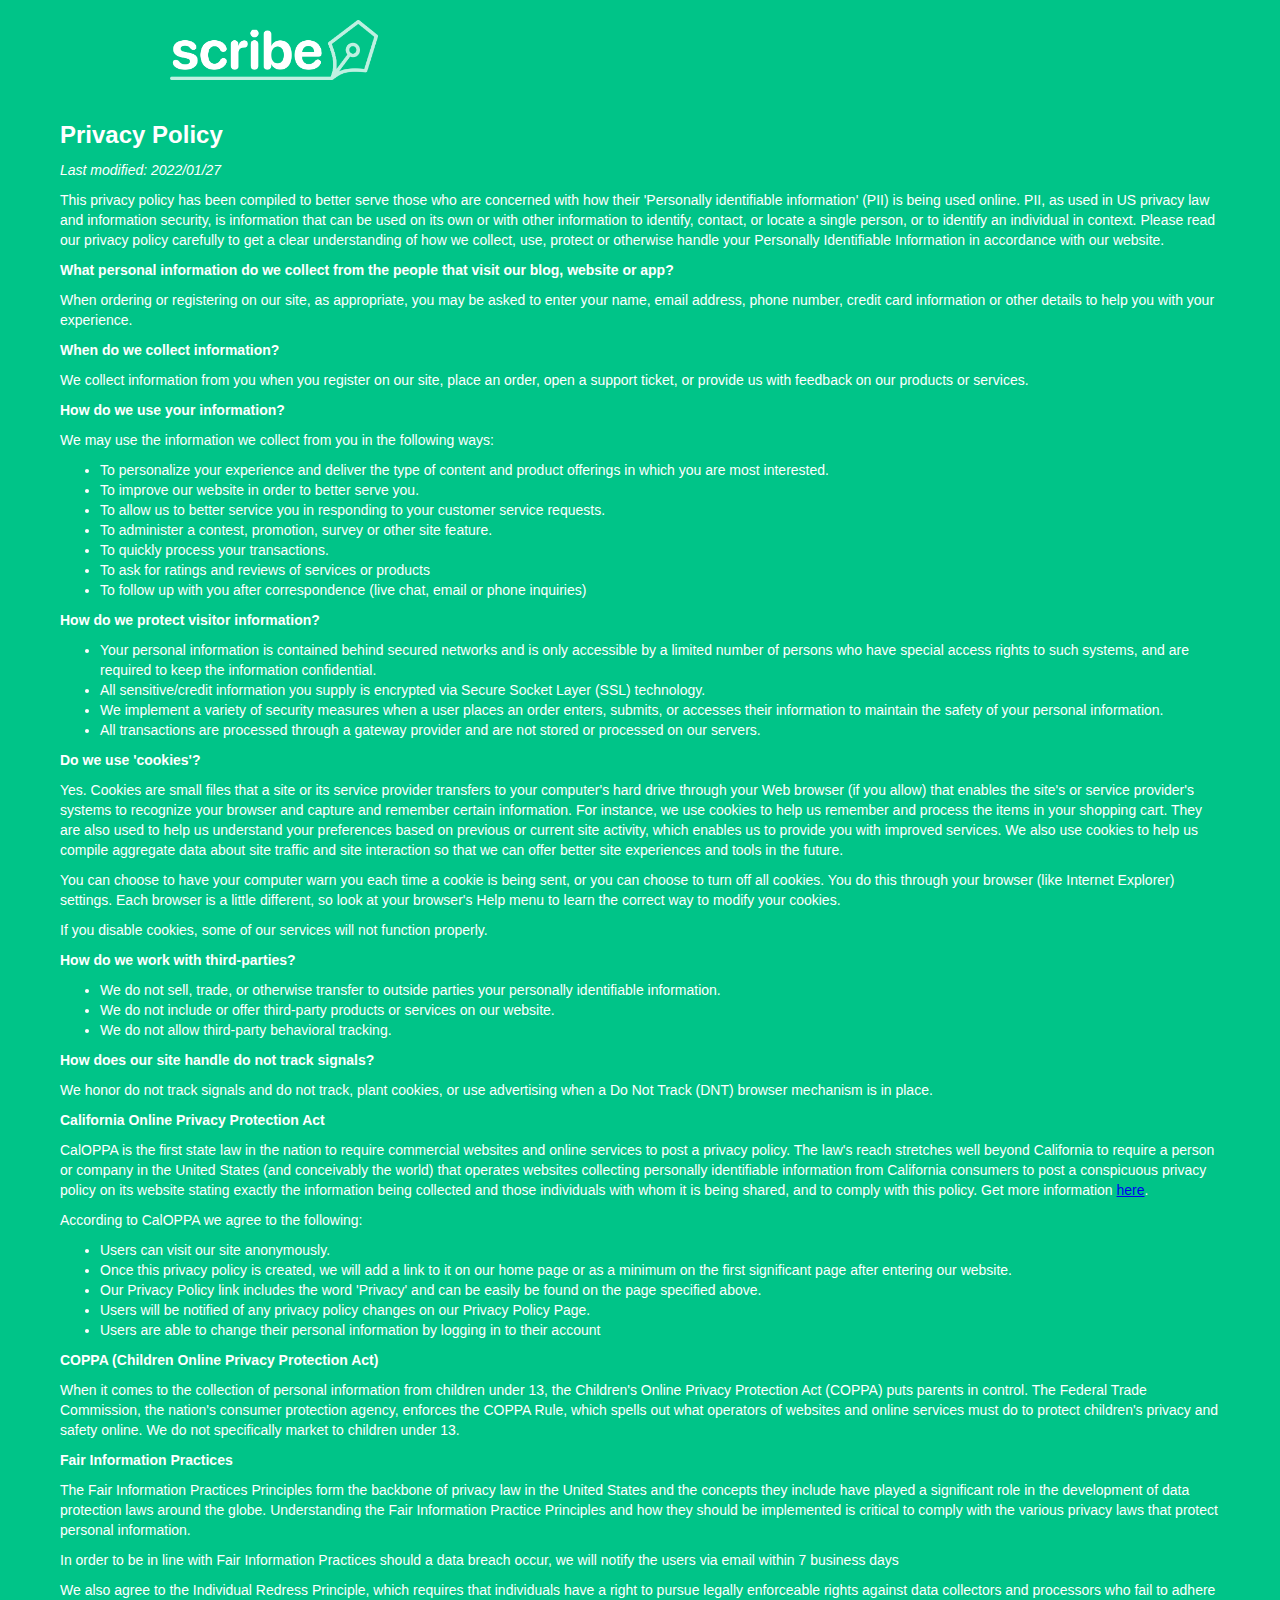
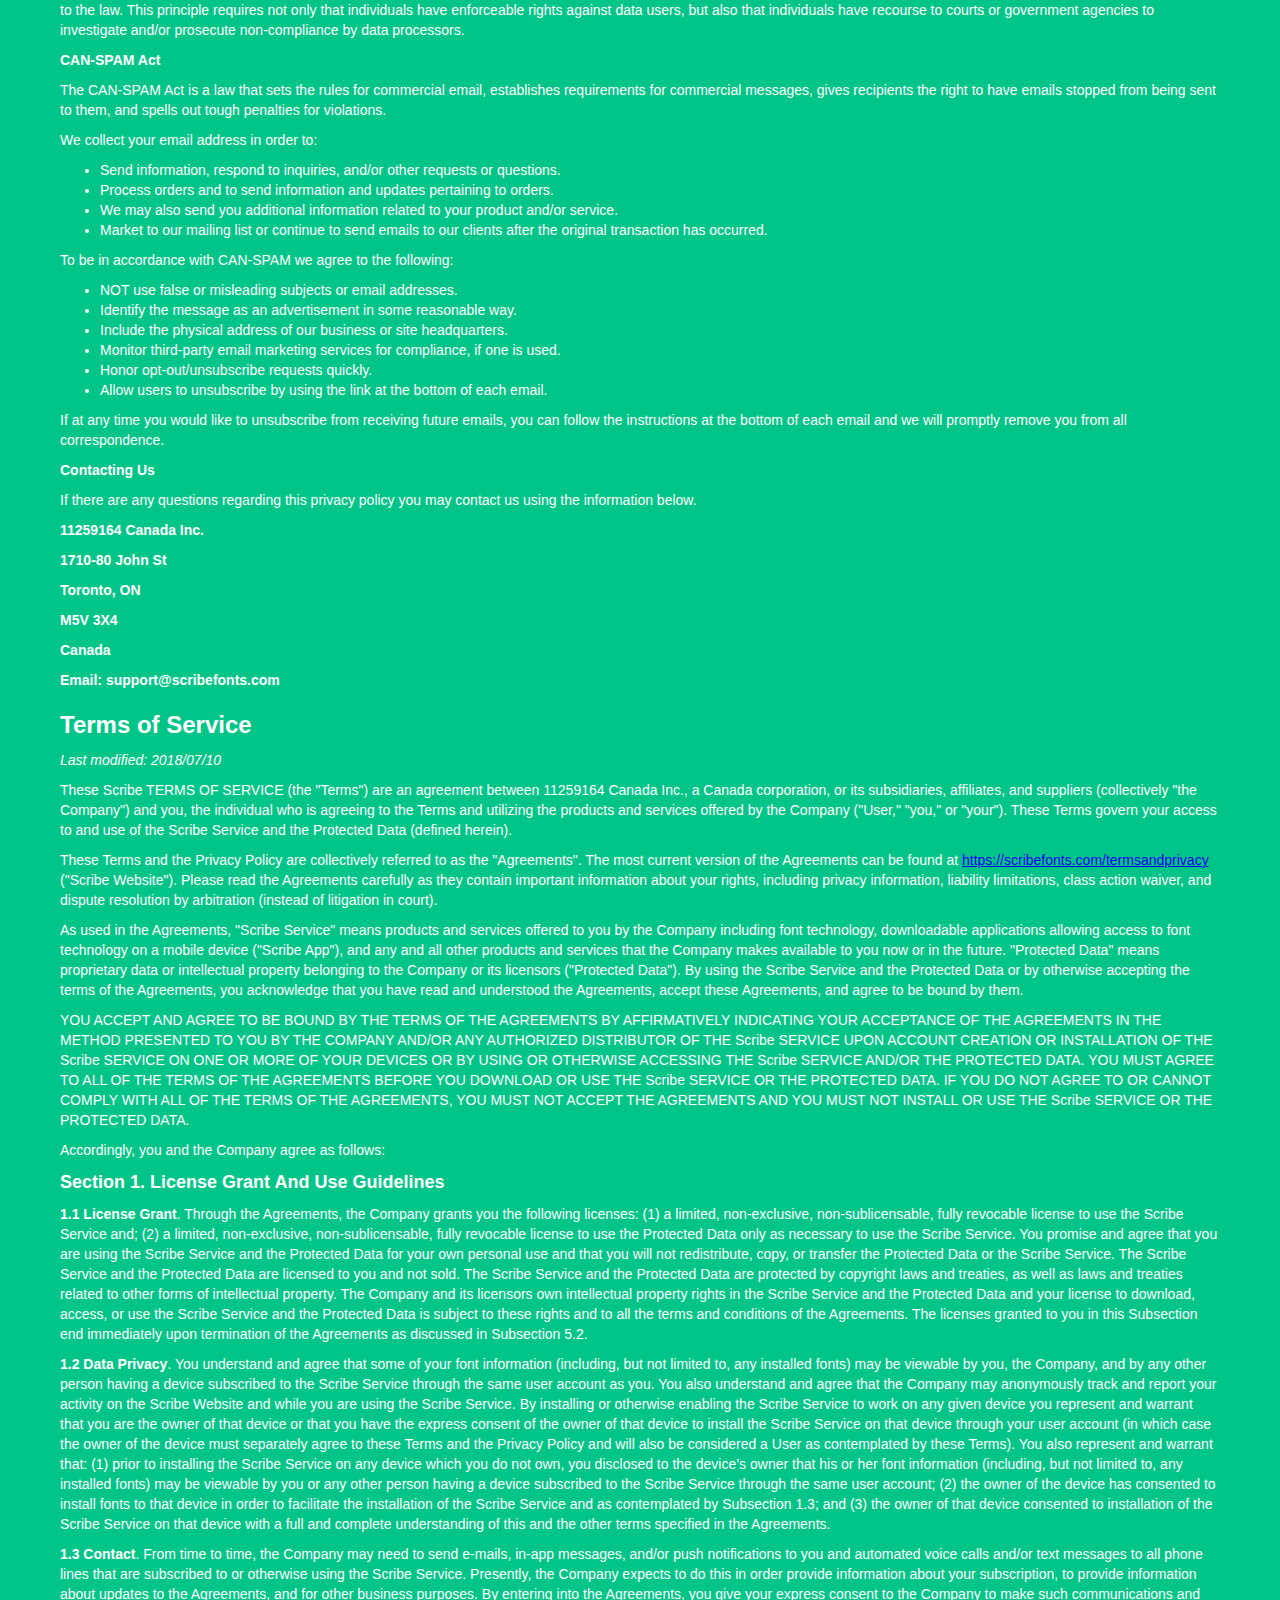
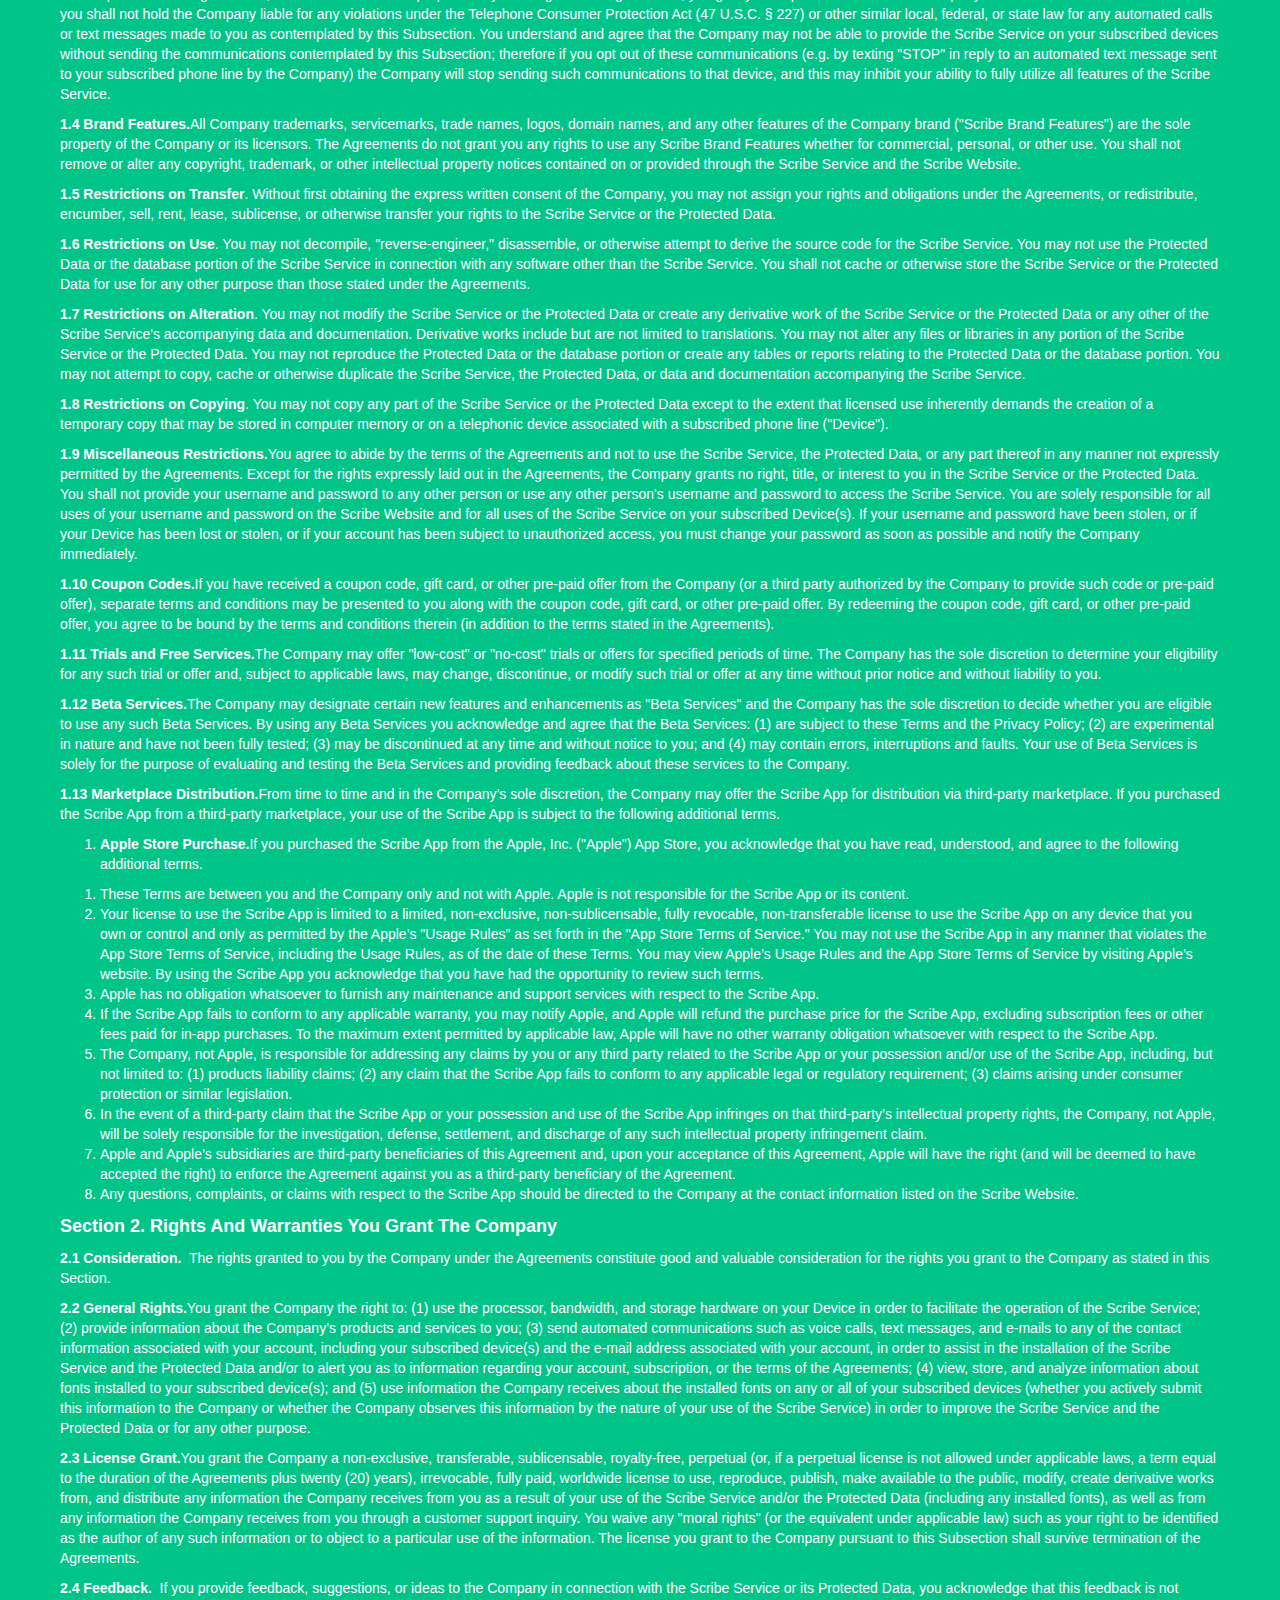
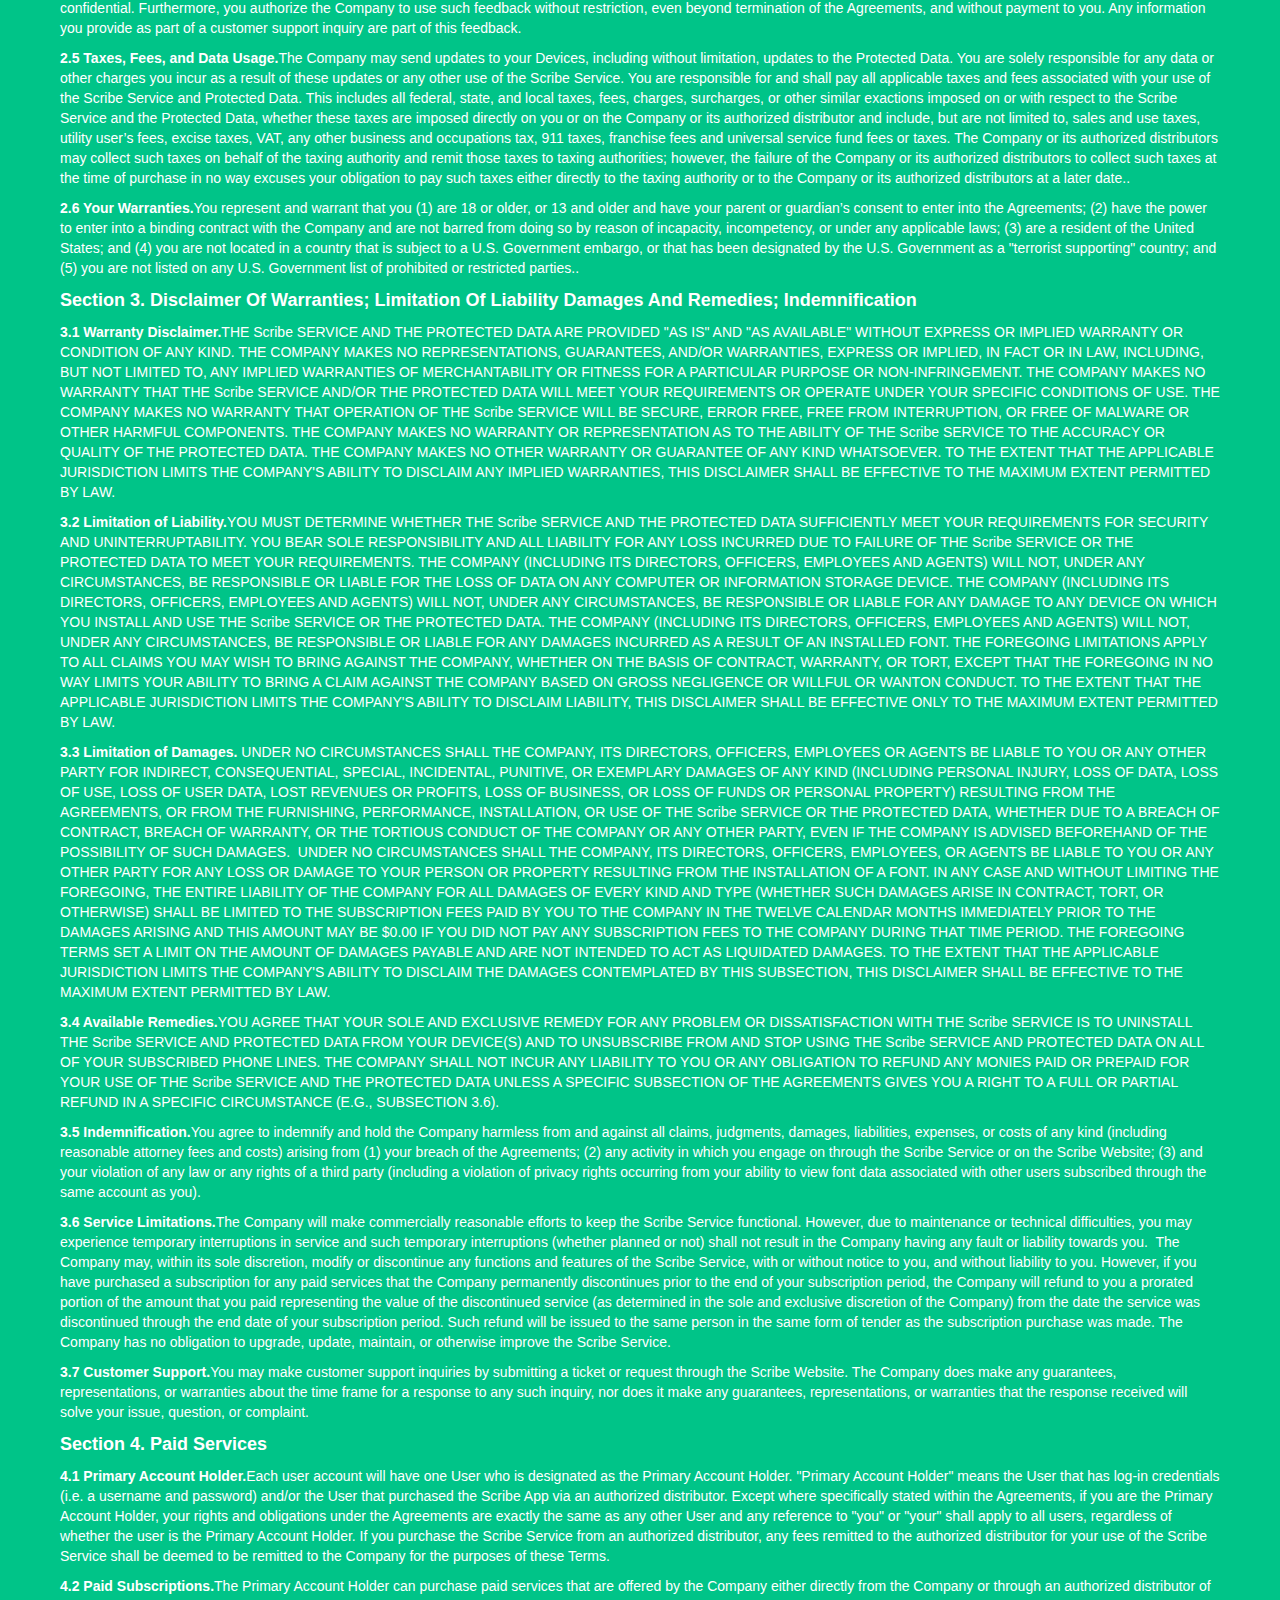
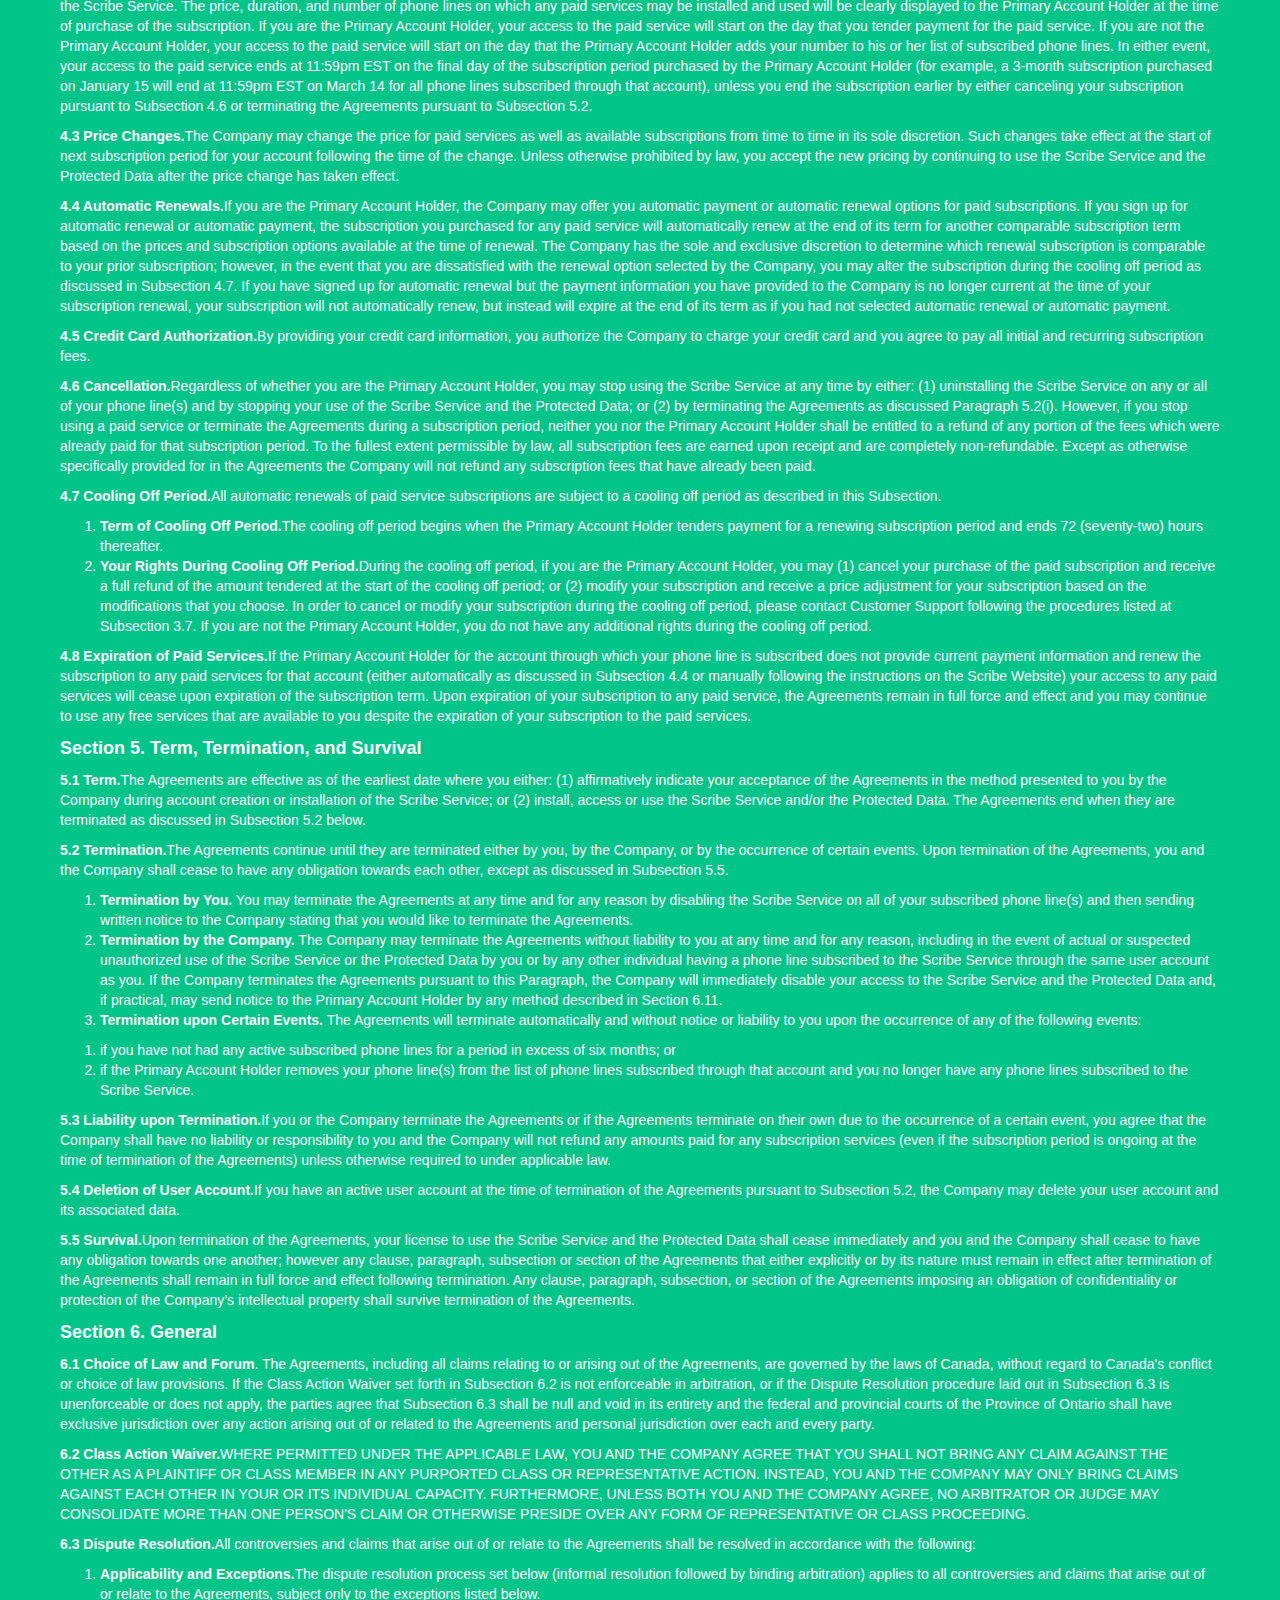
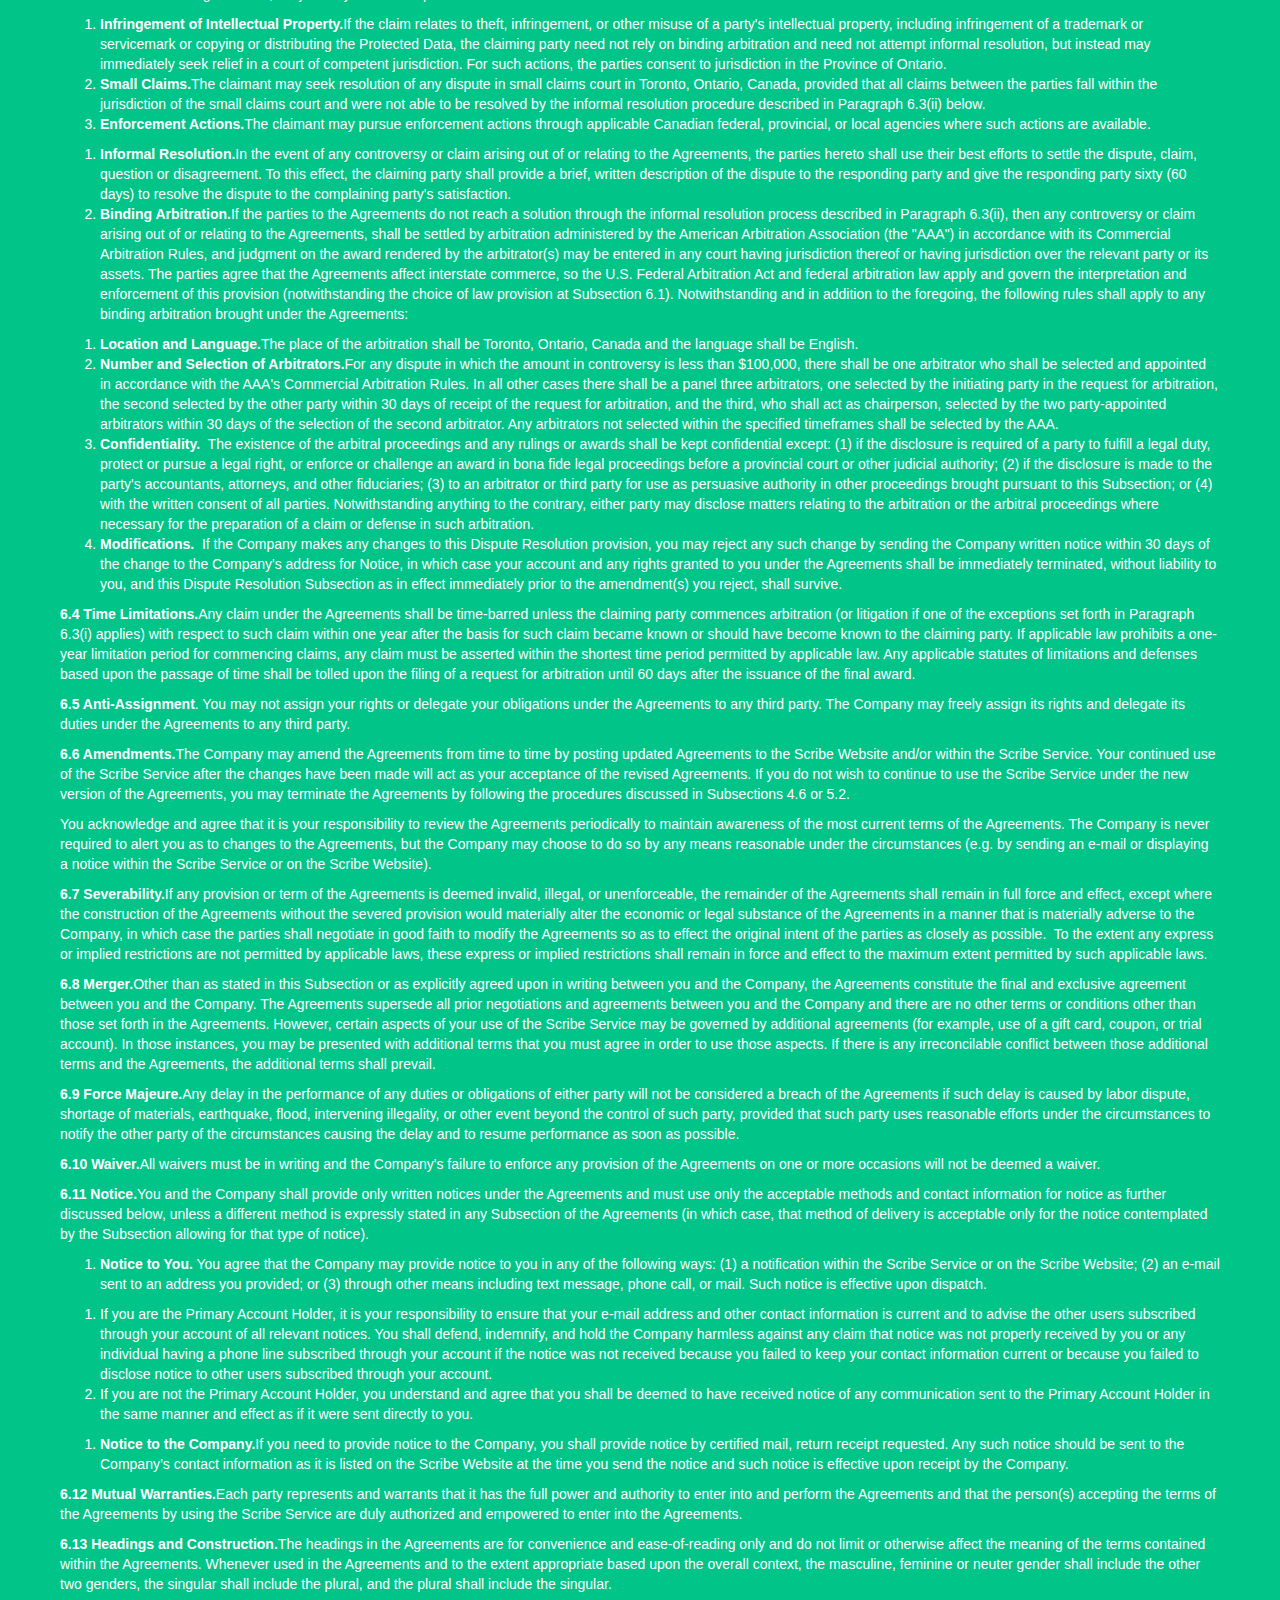
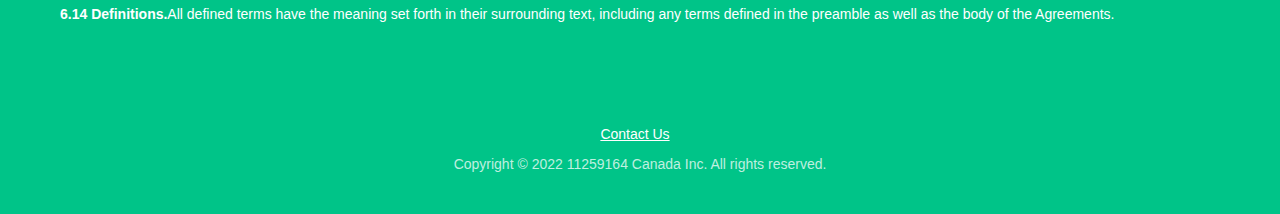
==== termsandprivacy.html @ 2a0fe3b9 "content" ====
<!DOCTYPE html>
<html
    class="w-mod-js wf-merriweather-n3-active wf-merriweather-i3-active wf-merriweather-n4-active wf-merriweather-i4-active wf-merriweather-n7-active wf-merriweather-i7-active wf-merriweather-n9-active wf-merriweather-i9-active wf-varelaround-n4-active wf-active"
>
    <head>
        <meta http-equiv="Content-Type" content="text/html; charset=UTF-8" />
        <style>
            .wf-force-outline-none[tabindex='-1']:focus {
                outline: none;
            }
        </style>
        <title>Terms &amp; Privacy</title>
        <meta content="Terms &amp; Privacy" property="og:title" />
        <meta content="Terms &amp; Privacy" property="twitter:title" />
        <meta content="width=device-width, initial-scale=1" name="viewport" />
        <meta content="Scribe Fonts" name="generator" />
        <link href="./files/main.css" rel="stylesheet" type="text/css" />
        <link rel="stylesheet" href="./files/css" media="all" />
        <script type="text/javascript">
            WebFont.load({
                google: {
                    families: [
                        'Merriweather:300,300italic,400,400italic,700,700italic,900,900italic',
                        'Varela Round:400',
                    ],
                },
            })
        </script>
        <link
            href="./files/favicon.png"
            rel="shortcut icon"
            type="image/x-icon"
        />
        <link href="./files/webclip.png" rel="apple-touch-icon" />
    </head>
    <body class="body">
        <header id="nav" class="sticky-nav">
            <nav class="w-container">
                <ul role="list" class="nav-grid w-list-unstyled">
                    <li
                        id="w-node-f110d551-7d7e-5592-b5f9-32d9405e64c9-8b310ab6"
                    >
                        <a
                            href="https://scribefonts.com/termsandprivacy#"
                            class="nav-logo-link"
                            ><img
                                src="./files/wordmark@3x.png"
                                sizes="(max-width: 479px) 204.3203125px, 207.7890625px"
                                alt=""
                                class="nav-logo"
                        /></a>
                    </li>
                </ul>
            </nav>
        </header>
        <header id="hero" class="hero wf-section">
            <div class="rich-text-block w-richtext">
                <h3><strong>Privacy Policy</strong></h3>
                <p><em>Last modified: 2022/01/27</em></p>
                <p>
                    This privacy policy has been compiled to better serve those
                    who are concerned with how their 'Personally identifiable
                    information' (PII) is being used online. PII, as used in US
                    privacy law and information security, is information that
                    can be used on its own or with other information to
                    identify, contact, or locate a single person, or to identify
                    an individual in context. Please read our privacy policy
                    carefully to get a clear understanding of how we collect,
                    use, protect or otherwise handle your Personally
                    Identifiable Information in accordance with our website.
                </p>
                <p>
                    <strong
                        >What personal information do we collect from the people
                        that visit our blog, website or app?</strong
                    >
                </p>
                <p>
                    When ordering or registering on our site, as appropriate,
                    you may be asked to enter your name, email address, phone
                    number, credit card information or other details to help you
                    with your experience.
                </p>
                <p><strong>When do we collect information?</strong></p>
                <p>
                    We collect information from you when you register on our
                    site, place an order, open a support ticket, or provide us
                    with feedback on our products or services.
                </p>
                <p><strong>How do we use your information?</strong></p>
                <p>
                    We may use the information we collect from you in the
                    following ways:
                </p>
                <ul role="list">
                    <li>
                        To personalize your experience and deliver the type of
                        content and product offerings in which you are most
                        interested.
                    </li>
                    <li>
                        To improve our website in order to better serve you.
                    </li>
                    <li>
                        To allow us to better service you in responding to your
                        customer service requests.
                    </li>
                    <li>
                        To administer a contest, promotion, survey or other site
                        feature.
                    </li>
                    <li>To quickly process your transactions.</li>
                    <li>
                        To ask for ratings and reviews of services or products
                    </li>
                    <li>
                        To follow up with you after correspondence (live chat,
                        email or phone inquiries)
                    </li>
                </ul>
                <p><strong>How do we protect visitor information?</strong></p>
                <ul role="list">
                    <li>
                        Your personal information is contained behind secured
                        networks and is only accessible by a limited number of
                        persons who have special access rights to such systems,
                        and are required to keep the information confidential.
                    </li>
                    <li>
                        All sensitive/credit information you supply is encrypted
                        via Secure Socket Layer (SSL) technology.
                    </li>
                    <li>
                        We implement a variety of security measures when a user
                        places an order enters, submits, or accesses their
                        information to maintain the safety of your personal
                        information.
                    </li>
                    <li>
                        All transactions are processed through a gateway
                        provider and are not stored or processed on our servers.
                    </li>
                </ul>
                <p><strong>Do we use 'cookies'?</strong></p>
                <p>
                    Yes. Cookies are small files that a site or its service
                    provider transfers to your computer's hard drive through
                    your Web browser (if you allow) that enables the site's or
                    service provider's systems to recognize your browser and
                    capture and remember certain information. For instance, we
                    use cookies to help us remember and process the items in
                    your shopping cart. They are also used to help us understand
                    your preferences based on previous or current site activity,
                    which enables us to provide you with improved services. We
                    also use cookies to help us compile aggregate data about
                    site traffic and site interaction so that we can offer
                    better site experiences and tools in the future.
                </p>
                <p>
                    You can choose to have your computer warn you each time a
                    cookie is being sent, or you can choose to turn off all
                    cookies. You do this through your browser (like Internet
                    Explorer) settings. Each browser is a little different, so
                    look at your browser's Help menu to learn the correct way to
                    modify your cookies.
                </p>
                <p>
                    If you disable cookies, some of our services will not
                    function properly.
                </p>
                <p><strong>How do we work with third-parties?</strong></p>
                <ul role="list">
                    <li>
                        We do not sell, trade, or otherwise transfer to outside
                        parties your personally identifiable information.
                    </li>
                    <li>
                        We do not include or offer third-party products or
                        services on our website.
                    </li>
                    <li>We do not allow third-party behavioral tracking.</li>
                </ul>
                <p>
                    <strong
                        >How does our site handle do not track signals?</strong
                    >
                </p>
                <p>
                    We honor do not track signals and do not track, plant
                    cookies, or use advertising when a Do Not Track (DNT)
                    browser mechanism is in place.
                </p>
                <p><strong>California Online Privacy Protection Act</strong></p>
                <p>
                    CalOPPA is the first state law in the nation to require
                    commercial websites and online services to post a privacy
                    policy. The law's reach stretches well beyond California to
                    require a person or company in the United States (and
                    conceivably the world) that operates websites collecting
                    personally identifiable information from California
                    consumers to post a conspicuous privacy policy on its
                    website stating exactly the information being collected and
                    those individuals with whom it is being shared, and to
                    comply with this policy. Get more information
                    <a
                        href="http://consumercal.org/california-online-privacy-protection-act-caloppa/"
                        >here</a
                    >.
                </p>
                <p>According to CalOPPA we agree to the following:</p>
                <ul role="list">
                    <li>Users can visit our site anonymously.</li>
                    <li>
                        Once this privacy policy is created, we will add a link
                        to it on our home page or as a minimum on the first
                        significant page after entering our website.
                    </li>
                    <li>
                        Our Privacy Policy link includes the word 'Privacy' and
                        can be easily be found on the page specified above.
                    </li>
                    <li>
                        Users will be notified of any privacy policy changes on
                        our Privacy Policy Page.
                    </li>
                    <li>
                        Users are able to change their personal information by
                        logging in to their account
                    </li>
                </ul>
                <p>
                    <strong
                        >COPPA (Children Online Privacy Protection Act)</strong
                    >
                </p>
                <p>
                    When it comes to the collection of personal information from
                    children under 13, the Children's Online Privacy Protection
                    Act (COPPA) puts parents in control. The Federal Trade
                    Commission, the nation's consumer protection agency,
                    enforces the COPPA Rule, which spells out what operators of
                    websites and online services must do to protect children's
                    privacy and safety online. We do not specifically market to
                    children under 13.
                </p>
                <p><strong>Fair Information Practices</strong></p>
                <p>
                    The Fair Information Practices Principles form the backbone
                    of privacy law in the United States and the concepts they
                    include have played a significant role in the development of
                    data protection laws around the globe. Understanding the
                    Fair Information Practice Principles and how they should be
                    implemented is critical to comply with the various privacy
                    laws that protect personal information.
                </p>
                <p>
                    In order to be in line with Fair Information Practices
                    should a data breach occur, we will notify the users via
                    email within 7 business days
                </p>
                <p>
                    We also agree to the Individual Redress Principle, which
                    requires that individuals have a right to pursue legally
                    enforceable rights against data collectors and processors
                    who fail to adhere to the law. This principle requires not
                    only that individuals have enforceable rights against data
                    users, but also that individuals have recourse to courts or
                    government agencies to investigate and/or prosecute
                    non-compliance by data processors.
                </p>
                <p><strong>CAN-SPAM Act</strong></p>
                <p>
                    The CAN-SPAM Act is a law that sets the rules for commercial
                    email, establishes requirements for commercial messages,
                    gives recipients the right to have emails stopped from being
                    sent to them, and spells out tough penalties for violations.
                </p>
                <p>We collect your email address in order to:</p>
                <ul role="list">
                    <li>
                        Send information, respond to inquiries, and/or other
                        requests or questions.
                    </li>
                    <li>
                        Process orders and to send information and updates
                        pertaining to orders.
                    </li>
                    <li>
                        We may also send you additional information related to
                        your product and/or service.
                    </li>
                    <li>
                        Market to our mailing list or continue to send emails to
                        our clients after the original transaction has occurred.
                    </li>
                </ul>
                <p>
                    To be in accordance with CAN-SPAM we agree to the following:
                </p>
                <ul role="list">
                    <li>
                        NOT use false or misleading subjects or email addresses.
                    </li>
                    <li>
                        Identify the message as an advertisement in some
                        reasonable way.
                    </li>
                    <li>
                        Include the physical address of our business or site
                        headquarters.
                    </li>
                    <li>
                        Monitor third-party email marketing services for
                        compliance, if one is used.
                    </li>
                    <li>Honor opt-out/unsubscribe requests quickly.</li>
                    <li>
                        Allow users to unsubscribe by using the link at the
                        bottom of each email.
                    </li>
                </ul>
                <p>
                    If at any time you would like to unsubscribe from receiving
                    future emails, you can follow the instructions at the bottom
                    of each email and we will promptly remove you from all
                    correspondence.
                </p>
                <p><strong>Contacting Us</strong></p>
                <p>
                    If there are any questions regarding this privacy policy you
                    may contact us using the information below.
                </p>
                <h5><strong>11259164 Canada Inc.</strong></h5>
                <h5><strong>1710-80 John St</strong></h5>
                <h5><strong>Toronto, ON</strong></h5>
                <h5><strong>M5V 3X4</strong></h5>
                <h5><strong>Canada</strong></h5>
                <h5><strong>Email: support@scribefonts.com</strong></h5>
                <h3><strong>Terms of Service</strong></h3>
                <p><em>Last modified: 2018/07/10</em></p>
                <p>
                    These Scribe TERMS OF SERVICE (the "Terms") are an agreement
                    between 11259164 Canada Inc., a Canada corporation, or its
                    subsidiaries, affiliates, and suppliers (collectively "the
                    Company") and you, the individual who is agreeing to the
                    Terms and utilizing the products and services offered by the
                    Company ("User," "you," or "your"). These Terms govern your
                    access to and use of the Scribe Service and the Protected
                    Data (defined herein).
                </p>
                <p>
                    These Terms and the Privacy Policy are collectively referred
                    to as the "Agreements". The most current version of the
                    Agreements can be found at
                    <a href="https://roboguard.app/"
                        >https://scribefonts.com/termsandprivacy</a
                    >
                    ("Scribe Website"). Please read the Agreements carefully as
                    they contain important information about your rights,
                    including privacy information, liability limitations, class
                    action waiver, and dispute resolution by arbitration
                    (instead of litigation in court).
                </p>
                <p>
                    As used in the Agreements, "Scribe Service" means products
                    and services offered to you by the Company including font
                    technology, downloadable applications allowing access to
                    font technology on a mobile device ("Scribe App"), and any
                    and all other products and services that the Company makes
                    available to you now or in the future. "Protected Data"
                    means proprietary data or intellectual property belonging to
                    the Company or its licensors ("Protected Data"). By using
                    the Scribe Service and the Protected Data or by otherwise
                    accepting the terms of the Agreements, you acknowledge that
                    you have read and understood the Agreements, accept these
                    Agreements, and agree to be bound by them.
                </p>
                <p>
                    YOU ACCEPT AND AGREE TO BE BOUND BY THE TERMS OF THE
                    AGREEMENTS BY AFFIRMATIVELY INDICATING YOUR ACCEPTANCE OF
                    THE AGREEMENTS IN THE METHOD PRESENTED TO YOU BY THE COMPANY
                    AND/OR ANY AUTHORIZED DISTRIBUTOR OF THE Scribe SERVICE UPON
                    ACCOUNT CREATION OR INSTALLATION OF THE Scribe SERVICE ON
                    ONE OR MORE OF YOUR DEVICES OR BY USING OR OTHERWISE
                    ACCESSING THE Scribe SERVICE AND/OR THE PROTECTED DATA. YOU
                    MUST AGREE TO ALL OF THE TERMS OF THE AGREEMENTS BEFORE YOU
                    DOWNLOAD OR USE THE Scribe SERVICE OR THE PROTECTED DATA. IF
                    YOU DO NOT AGREE TO OR CANNOT COMPLY WITH ALL OF THE TERMS
                    OF THE AGREEMENTS, YOU MUST NOT ACCEPT THE AGREEMENTS AND
                    YOU MUST NOT INSTALL OR USE THE Scribe SERVICE OR THE
                    PROTECTED DATA.
                </p>
                <p>Accordingly, you and the Company agree as follows:</p>
                <h4>
                    <strong>Section 1. License Grant And Use Guidelines</strong>
                </h4>
                <p>
                    <strong>1.1 License Grant</strong>. Through the Agreements,
                    the Company grants you the following licenses: (1) a
                    limited, non-exclusive, non-sublicensable, fully revocable
                    license to use the Scribe Service and; (2) a limited,
                    non-exclusive, non-sublicensable, fully revocable license to
                    use the Protected Data only as necessary to use the Scribe
                    Service. You promise and agree that you are using the Scribe
                    Service and the Protected Data for your own personal use and
                    that you will not redistribute, copy, or transfer the
                    Protected Data or the Scribe Service. The Scribe Service and
                    the Protected Data are licensed to you and not sold. The
                    Scribe Service and the Protected Data are protected by
                    copyright laws and treaties, as well as laws and treaties
                    related to other forms of intellectual property. The Company
                    and its licensors own intellectual property rights in the
                    Scribe Service and the Protected Data and your license to
                    download, access, or use the Scribe Service and the
                    Protected Data is subject to these rights and to all the
                    terms and conditions of the Agreements. The licenses granted
                    to you in this Subsection end immediately upon termination
                    of the Agreements as discussed in Subsection 5.2.
                </p>
                <p>
                    <strong>1.2 Data Privacy</strong>. You understand and agree
                    that some of your font information (including, but not
                    limited to, any installed fonts) may be viewable by you, the
                    Company, and by any other person having a device subscribed
                    to the Scribe Service through the same user account as you.
                    You also understand and agree that the Company may
                    anonymously track and report your activity on the Scribe
                    Website and while you are using the Scribe Service. By
                    installing or otherwise enabling the Scribe Service to work
                    on any given device you represent and warrant that you are
                    the owner of that device or that you have the express
                    consent of the owner of that device to install the Scribe
                    Service on that device through your user account (in which
                    case the owner of the device must separately agree to these
                    Terms and the Privacy Policy and will also be considered a
                    User as contemplated by these Terms). You also represent and
                    warrant that: (1) prior to installing the Scribe Service on
                    any device which you do not own, you disclosed to the
                    device’s owner that his or her font information (including,
                    but not limited to, any installed fonts) may be viewable by
                    you or any other person having a device subscribed to the
                    Scribe Service through the same user account; (2) the owner
                    of the device has consented to install fonts to that device
                    in order to facilitate the installation of the Scribe
                    Service and as contemplated by Subsection 1.3; and (3) the
                    owner of that device consented to installation of the Scribe
                    Service on that device with a full and complete
                    understanding of this and the other terms specified in the
                    Agreements.
                </p>
                <p>
                    <strong>1.3 Contact</strong>. From time to time, the Company
                    may need to send e-mails, in-app messages, and/or push
                    notifications to you and automated voice calls and/or text
                    messages to all phone lines that are subscribed to or
                    otherwise using the Scribe Service. Presently, the Company
                    expects to do this in order provide information about your
                    subscription, to provide information about updates to the
                    Agreements, and for other business purposes. By entering
                    into the Agreements, you give your express consent to the
                    Company to make such communications and you shall not hold
                    the Company liable for any violations under the Telephone
                    Consumer Protection Act (47 U.S.C. § 227) or other similar
                    local, federal, or state law for any automated calls or text
                    messages made to you as contemplated by this Subsection. You
                    understand and agree that the Company may not be able to
                    provide the Scribe Service on your subscribed devices
                    without sending the communications contemplated by this
                    Subsection; therefore if you opt out of these communications
                    (e.g. by texting "STOP" in reply to an automated text
                    message sent to your subscribed phone line by the Company)
                    the Company will stop sending such communications to that
                    device, and this may inhibit your ability to fully utilize
                    all features of the Scribe Service.
                </p>
                <p>
                    <strong>1.4 Brand Features.</strong>All Company trademarks,
                    servicemarks, trade names, logos, domain names, and any
                    other features of the Company brand ("Scribe Brand
                    Features") are the sole property of the Company or its
                    licensors. The Agreements do not grant you any rights to use
                    any Scribe Brand Features whether for commercial, personal,
                    or other use. You shall not remove or alter any copyright,
                    trademark, or other intellectual property notices contained
                    on or provided through the Scribe Service and the Scribe
                    Website.
                </p>
                <p>
                    <strong>1.5 Restrictions on Transfer</strong>. Without first
                    obtaining the express written consent of the Company, you
                    may not assign your rights and obligations under the
                    Agreements, or redistribute, encumber, sell, rent, lease,
                    sublicense, or otherwise transfer your rights to the Scribe
                    Service or the Protected Data.
                </p>
                <p>
                    <strong>1.6 Restrictions on Use</strong>. You may not
                    decompile, "reverse-engineer," disassemble, or otherwise
                    attempt to derive the source code for the Scribe Service.
                    You may not use the Protected Data or the database portion
                    of the Scribe Service in connection with any software other
                    than the Scribe Service. You shall not cache or otherwise
                    store the Scribe Service or the Protected Data for use for
                    any other purpose than those stated under the Agreements.
                </p>
                <p>
                    <strong>1.7 Restrictions on Alteration</strong>. You may not
                    modify the Scribe Service or the Protected Data or create
                    any derivative work of the Scribe Service or the Protected
                    Data or any other of the Scribe Service's accompanying data
                    and documentation. Derivative works include but are not
                    limited to translations. You may not alter any files or
                    libraries in any portion of the Scribe Service or the
                    Protected Data. You may not reproduce the Protected Data or
                    the database portion or create any tables or reports
                    relating to the Protected Data or the database portion. You
                    may not attempt to copy, cache or otherwise duplicate the
                    Scribe Service, the Protected Data, or data and
                    documentation accompanying the Scribe Service.
                </p>
                <p>
                    <strong>1.8 Restrictions on Copying</strong>. You may not
                    copy any part of the Scribe Service or the Protected Data
                    except to the extent that licensed use inherently demands
                    the creation of a temporary copy that may be stored in
                    computer memory or on a telephonic device associated with a
                    subscribed phone line ("Device").
                </p>
                <p>
                    <strong>1.9 Miscellaneous Restrictions.</strong>You agree to
                    abide by the terms of the Agreements and not to use the
                    Scribe Service, the Protected Data, or any part thereof in
                    any manner not expressly permitted by the Agreements. Except
                    for the rights expressly laid out in the Agreements, the
                    Company grants no right, title, or interest to you in the
                    Scribe Service or the Protected Data. You shall not provide
                    your username and password to any other person or use any
                    other person's username and password to access the Scribe
                    Service. You are solely responsible for all uses of your
                    username and password on the Scribe Website and for all uses
                    of the Scribe Service on your subscribed Device(s). If your
                    username and password have been stolen, or if your Device
                    has been lost or stolen, or if your account has been subject
                    to unauthorized access, you must change your password as
                    soon as possible and notify the Company immediately.
                </p>
                <p>
                    <strong>1.10 Coupon Codes.</strong>If you have received a
                    coupon code, gift card, or other pre-paid offer from the
                    Company (or a third party authorized by the Company to
                    provide such code or pre-paid offer), separate terms and
                    conditions may be presented to you along with the coupon
                    code, gift card, or other pre-paid offer. By redeeming the
                    coupon code, gift card, or other pre-paid offer, you agree
                    to be bound by the terms and conditions therein (in addition
                    to the terms stated in the Agreements).
                </p>
                <p>
                    <strong>1.11 Trials and Free Services.</strong>The Company
                    may offer "low-cost" or "no-cost" trials or offers for
                    specified periods of time. The Company has the sole
                    discretion to determine your eligibility for any such trial
                    or offer and, subject to applicable laws, may change,
                    discontinue, or modify such trial or offer at any time
                    without prior notice and without liability to you.
                </p>
                <p>
                    <strong>1.12 Beta Services.</strong>The Company may
                    designate certain new features and enhancements as "Beta
                    Services" and the Company has the sole discretion to decide
                    whether you are eligible to use any such Beta Services. By
                    using any Beta Services you acknowledge and agree that the
                    Beta Services: (1) are subject to these Terms and the
                    Privacy Policy; (2) are experimental in nature and have not
                    been fully tested; (3) may be discontinued at any time and
                    without notice to you; and (4) may contain errors,
                    interruptions and faults. Your use of Beta Services is
                    solely for the purpose of evaluating and testing the Beta
                    Services and providing feedback about these services to the
                    Company.
                </p>
                <p>
                    <strong>1.13 Marketplace Distribution.</strong>From time to
                    time and in the Company’s sole discretion, the Company may
                    offer the Scribe App for distribution via third-party
                    marketplace. If you purchased the Scribe App from a
                    third-party marketplace, your use of the Scribe App is
                    subject to the following additional terms.
                </p>
                <ol role="list">
                    <li>
                        <strong>Apple Store Purchase.</strong>If you purchased
                        the Scribe App from the Apple, Inc. ("Apple") App Store,
                        you acknowledge that you have read, understood, and
                        agree to the following additional terms.
                    </li>
                </ol>
                <ol role="list">
                    <li>
                        These Terms are between you and the Company only and not
                        with Apple. Apple is not responsible for the Scribe App
                        or its content.
                    </li>
                    <li>
                        Your license to use the Scribe App is limited to a
                        limited, non-exclusive, non-sublicensable, fully
                        revocable, non-transferable license to use the Scribe
                        App on any device that you own or control and only as
                        permitted by the Apple’s "Usage Rules" as set forth in
                        the "App Store Terms of Service." You may not use the
                        Scribe App in any manner that violates the App Store
                        Terms of Service, including the Usage Rules, as of the
                        date of these Terms. You may view Apple’s Usage Rules
                        and the App Store Terms of Service by visiting Apple’s
                        website. By using the Scribe App you acknowledge that
                        you have had the opportunity to review such terms.
                    </li>
                    <li>
                        Apple has no obligation whatsoever to furnish any
                        maintenance and support services with respect to the
                        Scribe App.
                    </li>
                    <li>
                        If the Scribe App fails to conform to any applicable
                        warranty, you may notify Apple, and Apple will refund
                        the purchase price for the Scribe App, excluding
                        subscription fees or other fees paid for in-app
                        purchases. To the maximum extent permitted by applicable
                        law, Apple will have no other warranty obligation
                        whatsoever with respect to the Scribe App.
                    </li>
                    <li>
                        The Company, not Apple, is responsible for addressing
                        any claims by you or any third party related to the
                        Scribe App or your possession and/or use of the Scribe
                        App, including, but not limited to: (1) products
                        liability claims; (2) any claim that the Scribe App
                        fails to conform to any applicable legal or regulatory
                        requirement; (3) claims arising under consumer
                        protection or similar legislation.
                    </li>
                    <li>
                        In the event of a third-party claim that the Scribe App
                        or your possession and use of the Scribe App infringes
                        on that third-party’s intellectual property rights, the
                        Company, not Apple, will be solely responsible for the
                        investigation, defense, settlement, and discharge of any
                        such intellectual property infringement claim.
                    </li>
                    <li>
                        Apple and Apple’s subsidiaries are third-party
                        beneficiaries of this Agreement and, upon your
                        acceptance of this Agreement, Apple will have the right
                        (and will be deemed to have accepted the right) to
                        enforce the Agreement against you as a third-party
                        beneficiary of the Agreement.
                    </li>
                    <li>
                        Any questions, complaints, or claims with respect to the
                        Scribe App should be directed to the Company at the
                        contact information listed on the Scribe Website.
                    </li>
                </ol>
                <h4>
                    <strong
                        >Section 2. Rights And Warranties You Grant The
                        Company</strong
                    >
                </h4>
                <p>
                    <strong>2.1 Consideration.</strong>&nbsp; The rights granted
                    to you by the Company under the Agreements constitute good
                    and valuable consideration for the rights you grant to the
                    Company as stated in this Section.
                </p>
                <p>
                    <strong>2.2 General Rights.</strong>You grant the Company
                    the right to: (1) use the processor, bandwidth, and storage
                    hardware on your Device in order to facilitate the operation
                    of the Scribe Service; (2) provide information about the
                    Company’s products and services to you; (3) send automated
                    communications such as voice calls, text messages, and
                    e-mails to any of the contact information associated with
                    your account, including your subscribed device(s) and the
                    e-mail address associated with your account, in order to
                    assist in the installation of the Scribe Service and the
                    Protected Data and/or to alert you as to information
                    regarding your account, subscription, or the terms of the
                    Agreements; (4) view, store, and analyze information about
                    fonts installed to your subscribed device(s); and (5) use
                    information the Company receives about the installed fonts
                    on any or all of your subscribed devices (whether you
                    actively submit this information to the Company or whether
                    the Company observes this information by the nature of your
                    use of the Scribe Service) in order to improve the Scribe
                    Service and the Protected Data or for any other purpose.
                </p>
                <p>
                    <strong>2.3 License Grant.</strong>You grant the Company a
                    non-exclusive, transferable, sublicensable, royalty-free,
                    perpetual (or, if a perpetual license is not allowed under
                    applicable laws, a term equal to the duration of the
                    Agreements plus twenty (20) years), irrevocable, fully paid,
                    worldwide license to use, reproduce, publish, make available
                    to the public, modify, create derivative works from, and
                    distribute any information the Company receives from you as
                    a result of your use of the Scribe Service and/or the
                    Protected Data (including any installed fonts), as well as
                    from any information the Company receives from you through a
                    customer support inquiry. You waive any "moral rights" (or
                    the equivalent under applicable law) such as your right to
                    be identified as the author of any such information or to
                    object to a particular use of the information. The license
                    you grant to the Company pursuant to this Subsection shall
                    survive termination of the Agreements.
                </p>
                <p>
                    <strong>2.4 Feedback.</strong>&nbsp; If you provide
                    feedback, suggestions, or ideas to the Company in connection
                    with the Scribe Service or its Protected Data, you
                    acknowledge that this feedback is not confidential.
                    Furthermore, you authorize the Company to use such feedback
                    without restriction, even beyond termination of the
                    Agreements, and without payment to you. Any information you
                    provide as part of a customer support inquiry are part of
                    this feedback.
                </p>
                <p>
                    <strong>2.5 Taxes, Fees, and Data Usage.</strong>The Company
                    may send updates to your Devices, including without
                    limitation, updates to the Protected Data. You are solely
                    responsible for any data or other charges you incur as a
                    result of these updates or any other use of the Scribe
                    Service. You are responsible for and shall pay all
                    applicable taxes and fees associated with your use of the
                    Scribe Service and Protected Data. This includes all
                    federal, state, and local taxes, fees, charges, surcharges,
                    or other similar exactions imposed on or with respect to the
                    Scribe Service and the Protected Data, whether these taxes
                    are imposed directly on you or on the Company or its
                    authorized distributor and include, but are not limited to,
                    sales and use taxes, utility user’s fees, excise taxes, VAT,
                    any other business and occupations tax, 911 taxes, franchise
                    fees and universal service fund fees or taxes. The Company
                    or its authorized distributors may collect such taxes on
                    behalf of the taxing authority and remit those taxes to
                    taxing authorities; however, the failure of the Company or
                    its authorized distributors to collect such taxes at the
                    time of purchase in no way excuses your obligation to pay
                    such taxes either directly to the taxing authority or to the
                    Company or its authorized distributors at a later date..
                </p>
                <p>
                    <strong>2.6 Your Warranties.</strong>You represent and
                    warrant that you (1) are 18 or older, or 13 and older and
                    have your parent or guardian’s consent to enter into the
                    Agreements; (2) have the power to enter into a binding
                    contract with the Company and are not barred from doing so
                    by reason of incapacity, incompetency, or under any
                    applicable laws; (3) are a resident of the United States;
                    and (4) you are not located in a country that is subject to
                    a U.S. Government embargo, or that has been designated by
                    the U.S. Government as a "terrorist supporting" country; and
                    (5) you are not listed on any U.S. Government list of
                    prohibited or restricted parties..
                </p>
                <h4>
                    <strong
                        >Section 3. Disclaimer Of Warranties; Limitation Of
                        Liability Damages And Remedies; Indemnification</strong
                    >
                </h4>
                <p>
                    <strong>3.1 Warranty Disclaimer.</strong>THE Scribe SERVICE
                    AND THE PROTECTED DATA ARE PROVIDED "AS IS" AND "AS
                    AVAILABLE" WITHOUT EXPRESS OR IMPLIED WARRANTY OR CONDITION
                    OF ANY KIND. THE COMPANY MAKES NO REPRESENTATIONS,
                    GUARANTEES, AND/OR WARRANTIES, EXPRESS OR IMPLIED, IN FACT
                    OR IN LAW, INCLUDING, BUT NOT LIMITED TO, ANY IMPLIED
                    WARRANTIES OF MERCHANTABILITY OR FITNESS FOR A PARTICULAR
                    PURPOSE OR NON-INFRINGEMENT. THE COMPANY MAKES NO WARRANTY
                    THAT THE Scribe SERVICE AND/OR THE PROTECTED DATA WILL MEET
                    YOUR REQUIREMENTS OR OPERATE UNDER YOUR SPECIFIC CONDITIONS
                    OF USE. THE COMPANY MAKES NO WARRANTY THAT OPERATION OF THE
                    Scribe SERVICE WILL BE SECURE, ERROR FREE, FREE FROM
                    INTERRUPTION, OR FREE OF MALWARE OR OTHER HARMFUL
                    COMPONENTS. THE COMPANY MAKES NO WARRANTY OR REPRESENTATION
                    AS TO THE ABILITY OF THE Scribe SERVICE TO THE ACCURACY OR
                    QUALITY OF THE PROTECTED DATA. THE COMPANY MAKES NO OTHER
                    WARRANTY OR GUARANTEE OF ANY KIND WHATSOEVER. TO THE EXTENT
                    THAT THE APPLICABLE JURISDICTION LIMITS THE COMPANY'S
                    ABILITY TO DISCLAIM ANY IMPLIED WARRANTIES, THIS DISCLAIMER
                    SHALL BE EFFECTIVE TO THE MAXIMUM EXTENT PERMITTED BY LAW.
                </p>
                <p>
                    <strong>3.2 Limitation of Liability.</strong>YOU MUST
                    DETERMINE WHETHER THE Scribe SERVICE AND THE PROTECTED DATA
                    SUFFICIENTLY MEET YOUR REQUIREMENTS FOR SECURITY AND
                    UNINTERRUPTABILITY. YOU BEAR SOLE RESPONSIBILITY AND ALL
                    LIABILITY FOR ANY LOSS INCURRED DUE TO FAILURE OF THE Scribe
                    SERVICE OR THE PROTECTED DATA TO MEET YOUR REQUIREMENTS. THE
                    COMPANY (INCLUDING ITS DIRECTORS, OFFICERS, EMPLOYEES AND
                    AGENTS) WILL NOT, UNDER ANY CIRCUMSTANCES, BE RESPONSIBLE OR
                    LIABLE FOR THE LOSS OF DATA ON ANY COMPUTER OR INFORMATION
                    STORAGE DEVICE. THE COMPANY (INCLUDING ITS DIRECTORS,
                    OFFICERS, EMPLOYEES AND AGENTS) WILL NOT, UNDER ANY
                    CIRCUMSTANCES, BE RESPONSIBLE OR LIABLE FOR ANY DAMAGE TO
                    ANY DEVICE ON WHICH YOU INSTALL AND USE THE Scribe SERVICE
                    OR THE PROTECTED DATA. THE COMPANY (INCLUDING ITS DIRECTORS,
                    OFFICERS, EMPLOYEES AND AGENTS) WILL NOT, UNDER ANY
                    CIRCUMSTANCES, BE RESPONSIBLE OR LIABLE FOR ANY DAMAGES
                    INCURRED AS A RESULT OF AN INSTALLED FONT. THE FOREGOING
                    LIMITATIONS APPLY TO ALL CLAIMS YOU MAY WISH TO BRING
                    AGAINST THE COMPANY, WHETHER ON THE BASIS OF CONTRACT,
                    WARRANTY, OR TORT, EXCEPT THAT THE FOREGOING IN NO WAY
                    LIMITS YOUR ABILITY TO BRING A CLAIM AGAINST THE COMPANY
                    BASED ON GROSS NEGLIGENCE OR WILLFUL OR WANTON CONDUCT. TO
                    THE EXTENT THAT THE APPLICABLE JURISDICTION LIMITS THE
                    COMPANY'S ABILITY TO DISCLAIM LIABILITY, THIS DISCLAIMER
                    SHALL BE EFFECTIVE ONLY TO THE MAXIMUM EXTENT PERMITTED BY
                    LAW.
                </p>
                <p>
                    <strong>3.3 Limitation of Damages. </strong>UNDER NO
                    CIRCUMSTANCES SHALL THE COMPANY, ITS DIRECTORS, OFFICERS,
                    EMPLOYEES OR AGENTS BE LIABLE TO YOU OR ANY OTHER PARTY FOR
                    INDIRECT, CONSEQUENTIAL, SPECIAL, INCIDENTAL, PUNITIVE, OR
                    EXEMPLARY DAMAGES OF ANY KIND (INCLUDING PERSONAL INJURY,
                    LOSS OF DATA, LOSS OF USE, LOSS OF USER DATA, LOST REVENUES
                    OR PROFITS, LOSS OF BUSINESS, OR LOSS OF FUNDS OR PERSONAL
                    PROPERTY) RESULTING FROM THE AGREEMENTS, OR FROM THE
                    FURNISHING, PERFORMANCE, INSTALLATION, OR USE OF THE Scribe
                    SERVICE OR THE PROTECTED DATA, WHETHER DUE TO A BREACH OF
                    CONTRACT, BREACH OF WARRANTY, OR THE TORTIOUS CONDUCT OF THE
                    COMPANY OR ANY OTHER PARTY, EVEN IF THE COMPANY IS ADVISED
                    BEFOREHAND OF THE POSSIBILITY OF SUCH DAMAGES.&nbsp; UNDER
                    NO CIRCUMSTANCES SHALL THE COMPANY, ITS DIRECTORS, OFFICERS,
                    EMPLOYEES, OR AGENTS BE LIABLE TO YOU OR ANY OTHER PARTY FOR
                    ANY LOSS OR DAMAGE TO YOUR PERSON OR PROPERTY RESULTING FROM
                    THE INSTALLATION OF A FONT. IN ANY CASE AND WITHOUT LIMITING
                    THE FOREGOING, THE ENTIRE LIABILITY OF THE COMPANY FOR ALL
                    DAMAGES OF EVERY KIND AND TYPE (WHETHER SUCH DAMAGES ARISE
                    IN CONTRACT, TORT, OR OTHERWISE) SHALL BE LIMITED TO THE
                    SUBSCRIPTION FEES PAID BY YOU TO THE COMPANY IN THE TWELVE
                    CALENDAR MONTHS IMMEDIATELY PRIOR TO THE DAMAGES ARISING AND
                    THIS AMOUNT MAY BE $0.00 IF YOU DID NOT PAY ANY SUBSCRIPTION
                    FEES TO THE COMPANY DURING THAT TIME PERIOD. THE FOREGOING
                    TERMS SET A LIMIT ON THE AMOUNT OF DAMAGES PAYABLE AND ARE
                    NOT INTENDED TO ACT AS LIQUIDATED DAMAGES. TO THE EXTENT
                    THAT THE APPLICABLE JURISDICTION LIMITS THE COMPANY'S
                    ABILITY TO DISCLAIM THE DAMAGES CONTEMPLATED BY THIS
                    SUBSECTION, THIS DISCLAIMER SHALL BE EFFECTIVE TO THE
                    MAXIMUM EXTENT PERMITTED BY LAW.
                </p>
                <p>
                    <strong>3.4 Available Remedies.</strong>YOU AGREE THAT YOUR
                    SOLE AND EXCLUSIVE REMEDY FOR ANY PROBLEM OR DISSATISFACTION
                    WITH THE Scribe SERVICE IS TO UNINSTALL THE Scribe SERVICE
                    AND PROTECTED DATA FROM YOUR DEVICE(S) AND TO UNSUBSCRIBE
                    FROM AND STOP USING THE Scribe SERVICE AND PROTECTED DATA ON
                    ALL OF YOUR SUBSCRIBED PHONE LINES. THE COMPANY SHALL NOT
                    INCUR ANY LIABILITY TO YOU OR ANY OBLIGATION TO REFUND ANY
                    MONIES PAID OR PREPAID FOR YOUR USE OF THE Scribe SERVICE
                    AND THE PROTECTED DATA UNLESS A SPECIFIC SUBSECTION OF THE
                    AGREEMENTS GIVES YOU A RIGHT TO A FULL OR PARTIAL REFUND IN
                    A SPECIFIC CIRCUMSTANCE (E.G., SUBSECTION 3.6).
                </p>
                <p>
                    <strong>3.5 Indemnification.</strong>You agree to indemnify
                    and hold the Company harmless from and against all claims,
                    judgments, damages, liabilities, expenses, or costs of any
                    kind (including reasonable attorney fees and costs) arising
                    from (1) your breach of the Agreements; (2) any activity in
                    which you engage on through the Scribe Service or on the
                    Scribe Website; (3) and your violation of any law or any
                    rights of a third party (including a violation of privacy
                    rights occurring from your ability to view font data
                    associated with other users subscribed through the same
                    account as you).
                </p>
                <p>
                    <strong>3.6 Service Limitations.</strong>The Company will
                    make commercially reasonable efforts to keep the Scribe
                    Service functional. However, due to maintenance or technical
                    difficulties, you may experience temporary interruptions in
                    service and such temporary interruptions (whether planned or
                    not) shall not result in the Company having any fault or
                    liability towards you.&nbsp; The Company may, within its
                    sole discretion, modify or discontinue any functions and
                    features of the Scribe Service, with or without notice to
                    you, and without liability to you. However, if you have
                    purchased a subscription for any paid services that the
                    Company permanently discontinues prior to the end of your
                    subscription period, the Company will refund to you a
                    prorated portion of the amount that you paid representing
                    the value of the discontinued service (as determined in the
                    sole and exclusive discretion of the Company) from the date
                    the service was discontinued through the end date of your
                    subscription period. Such refund will be issued to the same
                    person in the same form of tender as the subscription
                    purchase was made. The Company has no obligation to upgrade,
                    update, maintain, or otherwise improve the Scribe Service.
                </p>
                <p>
                    <strong>3.7 Customer Support.</strong>You may make customer
                    support inquiries by submitting a ticket or request through
                    the Scribe Website. The Company does make any guarantees,
                    representations, or warranties about the time frame for a
                    response to any such inquiry, nor does it make any
                    guarantees, representations, or warranties that the response
                    received will solve your issue, question, or complaint.
                </p>
                <h4><strong>Section 4. Paid Services</strong></h4>
                <p>
                    <strong>4.1 Primary Account Holder.</strong>Each user
                    account will have one User who is designated as the Primary
                    Account Holder. "Primary Account Holder" means the User that
                    has log-in credentials (i.e. a username and password) and/or
                    the User that purchased the Scribe App via an authorized
                    distributor. Except where specifically stated within the
                    Agreements, if you are the Primary Account Holder, your
                    rights and obligations under the Agreements are exactly the
                    same as any other User and any reference to "you" or "your"
                    shall apply to all users, regardless of whether the user is
                    the Primary Account Holder. If you purchase the Scribe
                    Service from an authorized distributor, any fees remitted to
                    the authorized distributor for your use of the Scribe
                    Service shall be deemed to be remitted to the Company for
                    the purposes of these Terms.
                </p>
                <p>
                    <strong>4.2 Paid Subscriptions.</strong>The Primary Account
                    Holder can purchase paid services that are offered by the
                    Company either directly from the Company or through an
                    authorized distributor of the Scribe Service. The price,
                    duration, and number of phone lines on which any paid
                    services may be installed and used will be clearly displayed
                    to the Primary Account Holder at the time of purchase of the
                    subscription. If you are the Primary Account Holder, your
                    access to the paid service will start on the day that you
                    tender payment for the paid service. If you are not the
                    Primary Account Holder, your access to the paid service will
                    start on the day that the Primary Account Holder adds your
                    number to his or her list of subscribed phone lines. In
                    either event, your access to the paid service ends at
                    11:59pm EST on the final day of the subscription period
                    purchased by the Primary Account Holder (for example, a
                    3-month subscription purchased on January 15 will end at
                    11:59pm EST on March 14 for all phone lines subscribed
                    through that account), unless you end the subscription
                    earlier by either canceling your subscription pursuant to
                    Subsection 4.6 or terminating the Agreements pursuant to
                    Subsection 5.2.
                </p>
                <p>
                    <strong>4.3 Price Changes.</strong>The Company may change
                    the price for paid services as well as available
                    subscriptions from time to time in its sole discretion. Such
                    changes take effect at the start of next subscription period
                    for your account following the time of the change. Unless
                    otherwise prohibited by law, you accept the new pricing by
                    continuing to use the Scribe Service and the Protected Data
                    after the price change has taken effect.
                </p>
                <p>
                    <strong>4.4 Automatic Renewals.</strong>If you are the
                    Primary Account Holder, the Company may offer you automatic
                    payment or automatic renewal options for paid subscriptions.
                    If you sign up for automatic renewal or automatic payment,
                    the subscription you purchased for any paid service will
                    automatically renew at the end of its term for another
                    comparable subscription term based on the prices and
                    subscription options available at the time of renewal. The
                    Company has the sole and exclusive discretion to determine
                    which renewal subscription is comparable to your prior
                    subscription; however, in the event that you are
                    dissatisfied with the renewal option selected by the
                    Company, you may alter the subscription during the cooling
                    off period as discussed in Subsection 4.7. If you have
                    signed up for automatic renewal but the payment information
                    you have provided to the Company is no longer current at the
                    time of your subscription renewal, your subscription will
                    not automatically renew, but instead will expire at the end
                    of its term as if you had not selected automatic renewal or
                    automatic payment.
                </p>
                <p>
                    <strong>4.5 Credit Card Authorization.</strong>By providing
                    your credit card information, you authorize the Company to
                    charge your credit card and you agree to pay all initial and
                    recurring subscription fees.
                </p>
                <p>
                    <strong>4.6 Cancellation.</strong>Regardless of whether you
                    are the Primary Account Holder, you may stop using the
                    Scribe Service at any time by either: (1) uninstalling the
                    Scribe Service on any or all of your phone line(s) and by
                    stopping your use of the Scribe Service and the Protected
                    Data; or (2) by terminating the Agreements as discussed
                    Paragraph 5.2(i). However, if you stop using a paid service
                    or terminate the Agreements during a subscription period,
                    neither you nor the Primary Account Holder shall be entitled
                    to a refund of any portion of the fees which were already
                    paid for that subscription period. To the fullest extent
                    permissible by law, all subscription fees are earned upon
                    receipt and are completely non-refundable. Except as
                    otherwise specifically provided for in the Agreements the
                    Company will not refund any subscription fees that have
                    already been paid.
                </p>
                <p>
                    <strong>4.7 Cooling Off Period.</strong>All automatic
                    renewals of paid service subscriptions are subject to a
                    cooling off period as described in this Subsection.
                </p>
                <ol role="list">
                    <li>
                        <strong>Term of Cooling Off Period.</strong>The cooling
                        off period begins when the Primary Account Holder
                        tenders payment for a renewing subscription period and
                        ends 72 (seventy-two) hours thereafter.
                    </li>
                    <li>
                        <strong>Your Rights During Cooling Off Period.</strong
                        >During the cooling off period, if you are the Primary
                        Account Holder, you may (1) cancel your purchase of the
                        paid subscription and receive a full refund of the
                        amount tendered at the start of the cooling off period;
                        or (2) modify your subscription and receive a price
                        adjustment for your subscription based on the
                        modifications that you choose. In order to cancel or
                        modify your subscription during the cooling off period,
                        please contact Customer Support following the procedures
                        listed at Subsection 3.7. If you are not the Primary
                        Account Holder, you do not have any additional rights
                        during the cooling off period.
                    </li>
                </ol>
                <p>
                    <strong>4.8 Expiration of Paid Services.</strong>If the
                    Primary Account Holder for the account through which your
                    phone line is subscribed does not provide current payment
                    information and renew the subscription to any paid services
                    for that account (either automatically as discussed in
                    Subsection 4.4 or manually following the instructions on the
                    Scribe Website) your access to any paid services will cease
                    upon expiration of the subscription term. Upon expiration of
                    your subscription to any paid service, the Agreements remain
                    in full force and effect and you may continue to use any
                    free services that are available to you despite the
                    expiration of your subscription to the paid services.
                </p>
                <h4>
                    <strong>Section 5. Term, Termination, and Survival</strong>
                </h4>
                <p>
                    <strong>5.1 Term.</strong>The Agreements are effective as of
                    the earliest date where you either: (1) affirmatively
                    indicate your acceptance of the Agreements in the method
                    presented to you by the Company during account creation or
                    installation of the Scribe Service; or (2) install, access
                    or use the Scribe Service and/or the Protected Data. The
                    Agreements end when they are terminated as discussed in
                    Subsection 5.2 below.
                </p>
                <p>
                    <strong>5.2 Termination.</strong>The Agreements continue
                    until they are terminated either by you, by the Company, or
                    by the occurrence of certain events. Upon termination of the
                    Agreements, you and the Company shall cease to have any
                    obligation towards each other, except as discussed in
                    Subsection 5.5.
                </p>
                <ol role="list">
                    <li>
                        <strong>Termination by You.</strong> You may terminate
                        the Agreements at any time and for any reason by
                        disabling the Scribe Service on all of your subscribed
                        phone line(s) and then sending written notice to the
                        Company stating that you would like to terminate the
                        Agreements.
                    </li>
                    <li>
                        <strong>Termination by the Company.</strong> The Company
                        may terminate the Agreements without liability to you at
                        any time and for any reason, including in the event of
                        actual or suspected unauthorized use of the Scribe
                        Service or the Protected Data by you or by any other
                        individual having a phone line subscribed to the Scribe
                        Service through the same user account as you. If the
                        Company terminates the Agreements pursuant to this
                        Paragraph, the Company will immediately disable your
                        access to the Scribe Service and the Protected Data and,
                        if practical, may send notice to the Primary Account
                        Holder by any method described in Section 6.11.
                    </li>
                    <li>
                        <strong>Termination upon Certain Events.</strong> The
                        Agreements will terminate automatically and without
                        notice or liability to you upon the occurrence of any of
                        the following events:
                    </li>
                </ol>
                <ol role="list">
                    <li>
                        if you have not had any active subscribed phone lines
                        for a period in excess of six months; or
                    </li>
                    <li>
                        if the Primary Account Holder removes your phone line(s)
                        from the list of phone lines subscribed through that
                        account and you no longer have any phone lines
                        subscribed to the Scribe Service.
                    </li>
                </ol>
                <p>
                    <strong>5.3 Liability upon Termination.</strong>If you or
                    the Company terminate the Agreements or if the Agreements
                    terminate on their own due to the occurrence of a certain
                    event, you agree that the Company shall have no liability or
                    responsibility to you and the Company will not refund any
                    amounts paid for any subscription services (even if the
                    subscription period is ongoing at the time of termination of
                    the Agreements) unless otherwise required to under
                    applicable law.
                </p>
                <p>
                    <strong>5.4 Deletion of User Account.</strong>If you have an
                    active user account at the time of termination of the
                    Agreements pursuant to Subsection 5.2, the Company may
                    delete your user account and its associated data.
                </p>
                <p>
                    <strong>5.5 Survival.</strong>Upon termination of the
                    Agreements, your license to use the Scribe Service and the
                    Protected Data shall cease immediately and you and the
                    Company shall cease to have any obligation towards one
                    another; however any clause, paragraph, subsection or
                    section of the Agreements that either explicitly or by its
                    nature must remain in effect after termination of the
                    Agreements shall remain in full force and effect following
                    termination. Any clause, paragraph, subsection, or section
                    of the Agreements imposing an obligation of confidentiality
                    or protection of the Company’s intellectual property shall
                    survive termination of the Agreements.
                </p>
                <h4><strong>Section 6. General</strong></h4>
                <p>
                    <strong>6.1 Choice of Law and Forum</strong>. The
                    Agreements, including all claims relating to or arising out
                    of the Agreements, are governed by the laws of Canada,
                    without regard to Canada's conflict or choice of law
                    provisions. If the Class Action Waiver set forth in
                    Subsection 6.2 is not enforceable in arbitration, or if the
                    Dispute Resolution procedure laid out in Subsection 6.3 is
                    unenforceable or does not apply, the parties agree that
                    Subsection 6.3 shall be null and void in its entirety and
                    the federal and provincial courts of the Province of Ontario
                    shall have exclusive jurisdiction over any action arising
                    out of or related to the Agreements and personal
                    jurisdiction over each and every party.
                </p>
                <p>
                    <strong>6.2 Class Action Waiver.</strong>WHERE PERMITTED
                    UNDER THE APPLICABLE LAW, YOU AND THE COMPANY AGREE THAT YOU
                    SHALL NOT BRING ANY CLAIM AGAINST THE OTHER AS A PLAINTIFF
                    OR CLASS MEMBER IN ANY PURPORTED CLASS OR REPRESENTATIVE
                    ACTION. INSTEAD, YOU AND THE COMPANY MAY ONLY BRING CLAIMS
                    AGAINST EACH OTHER IN YOUR OR ITS INDIVIDUAL CAPACITY.
                    FURTHERMORE, UNLESS BOTH YOU AND THE COMPANY AGREE, NO
                    ARBITRATOR OR JUDGE MAY CONSOLIDATE MORE THAN ONE PERSON'S
                    CLAIM OR OTHERWISE PRESIDE OVER ANY FORM OF REPRESENTATIVE
                    OR CLASS PROCEEDING.
                </p>
                <p>
                    <strong>6.3 Dispute Resolution.</strong>All controversies
                    and claims that arise out of or relate to the Agreements
                    shall be resolved in accordance with the following:
                </p>
                <ol role="list">
                    <li>
                        <strong>Applicability and Exceptions.</strong>The
                        dispute resolution process set below (informal
                        resolution followed by binding arbitration) applies to
                        all controversies and claims that arise out of or relate
                        to the Agreements, subject only to the exceptions listed
                        below.
                    </li>
                </ol>
                <ol role="list">
                    <li>
                        <strong>Infringement of Intellectual Property.</strong
                        >If the claim relates to theft, infringement, or other
                        misuse of a party's intellectual property, including
                        infringement of a trademark or servicemark or copying or
                        distributing the Protected Data, the claiming party need
                        not rely on binding arbitration and need not attempt
                        informal resolution, but instead may immediately seek
                        relief in a court of competent jurisdiction. For such
                        actions, the parties consent to jurisdiction in the
                        Province of Ontario.
                    </li>
                    <li>
                        <strong>Small Claims.</strong>The claimant may seek
                        resolution of any dispute in small claims court in
                        Toronto, Ontario, Canada, provided that all claims
                        between the parties fall within the jurisdiction of the
                        small claims court and were not able to be resolved by
                        the informal resolution procedure described in Paragraph
                        6.3(ii) below.
                    </li>
                    <li>
                        <strong>Enforcement Actions.</strong>The claimant may
                        pursue enforcement actions through applicable Canadian
                        federal, provincial, or local agencies where such
                        actions are available.
                    </li>
                </ol>
                <ol role="list">
                    <li>
                        <strong>Informal Resolution.</strong>In the event of any
                        controversy or claim arising out of or relating to the
                        Agreements, the parties hereto shall use their best
                        efforts to settle the dispute, claim, question or
                        disagreement. To this effect, the claiming party shall
                        provide a brief, written description of the dispute to
                        the responding party and give the responding party sixty
                        (60 days) to resolve the dispute to the complaining
                        party's satisfaction.
                    </li>
                    <li>
                        <strong>Binding Arbitration.</strong>If the parties to
                        the Agreements do not reach a solution through the
                        informal resolution process described in Paragraph
                        6.3(ii), then any controversy or claim arising out of or
                        relating to the Agreements, shall be settled by
                        arbitration administered by the American Arbitration
                        Association (the "AAA") in accordance with its
                        Commercial Arbitration Rules, and judgment on the award
                        rendered by the arbitrator(s) may be entered in any
                        court having jurisdiction thereof or having jurisdiction
                        over the relevant party or its assets. The parties agree
                        that the Agreements affect interstate commerce, so the
                        U.S. Federal Arbitration Act and federal arbitration law
                        apply and govern the interpretation and enforcement of
                        this provision (notwithstanding the choice of law
                        provision at Subsection 6.1). Notwithstanding and in
                        addition to the foregoing, the following rules shall
                        apply to any binding arbitration brought under the
                        Agreements:
                    </li>
                </ol>
                <ol role="list">
                    <li>
                        <strong>Location and Language.</strong>The place of the
                        arbitration shall be Toronto, Ontario, Canada and the
                        language shall be English.
                    </li>
                    <li>
                        <strong>Number and Selection of Arbitrators.</strong>For
                        any dispute in which the amount in controversy is less
                        than $100,000, there shall be one arbitrator who shall
                        be selected and appointed in accordance with the AAA's
                        Commercial Arbitration Rules. In all other cases there
                        shall be a panel three arbitrators, one selected by the
                        initiating party in the request for arbitration, the
                        second selected by the other party within 30 days of
                        receipt of the request for arbitration, and the third,
                        who shall act as chairperson, selected by the two
                        party-appointed arbitrators within 30 days of the
                        selection of the second arbitrator. Any arbitrators not
                        selected within the specified timeframes shall be
                        selected by the AAA.
                    </li>
                    <li>
                        <strong>Confidentiality.</strong>&nbsp; The existence of
                        the arbitral proceedings and any rulings or awards shall
                        be kept confidential except: (1) if the disclosure is
                        required of a party to fulfill a legal duty, protect or
                        pursue a legal right, or enforce or challenge an award
                        in bona fide legal proceedings before a provincial court
                        or other judicial authority; (2) if the disclosure is
                        made to the party's accountants, attorneys, and other
                        fiduciaries; (3) to an arbitrator or third party for use
                        as persuasive authority in other proceedings brought
                        pursuant to this Subsection; or (4) with the written
                        consent of all parties. Notwithstanding anything to the
                        contrary, either party may disclose matters relating to
                        the arbitration or the arbitral proceedings where
                        necessary for the preparation of a claim or defense in
                        such arbitration.
                    </li>
                    <li>
                        <strong>Modifications.</strong>&nbsp; If the Company
                        makes any changes to this Dispute Resolution provision,
                        you may reject any such change by sending the Company
                        written notice within 30 days of the change to the
                        Company's address for Notice, in which case your account
                        and any rights granted to you under the Agreements shall
                        be immediately terminated, without liability to you, and
                        this Dispute Resolution Subsection as in effect
                        immediately prior to the amendment(s) you reject, shall
                        survive.
                    </li>
                </ol>
                <p>
                    <strong>6.4 Time Limitations.</strong>Any claim under the
                    Agreements shall be time-barred unless the claiming party
                    commences arbitration (or litigation if one of the
                    exceptions set forth in Paragraph 6.3(i) applies) with
                    respect to such claim within one year after the basis for
                    such claim became known or should have become known to the
                    claiming party. If applicable law prohibits a one-year
                    limitation period for commencing claims, any claim must be
                    asserted within the shortest time period permitted by
                    applicable law. Any applicable statutes of limitations and
                    defenses based upon the passage of time shall be tolled upon
                    the filing of a request for arbitration until 60 days after
                    the issuance of the final award.
                </p>
                <p>
                    <strong>6.5 Anti-Assignment</strong>. You may not assign
                    your rights or delegate your obligations under the
                    Agreements to any third party. The Company may freely assign
                    its rights and delegate its duties under the Agreements to
                    any third party.
                </p>
                <p>
                    <strong>6.6 Amendments.</strong>The Company may amend the
                    Agreements from time to time by posting updated Agreements
                    to the Scribe Website and/or within the Scribe Service. Your
                    continued use of the Scribe Service after the changes have
                    been made will act as your acceptance of the revised
                    Agreements. If you do not wish to continue to use the Scribe
                    Service under the new version of the Agreements, you may
                    terminate the Agreements by following the procedures
                    discussed in Subsections 4.6 or 5.2.
                </p>
                <p>
                    You acknowledge and agree that it is your responsibility to
                    review the Agreements periodically to maintain awareness of
                    the most current terms of the Agreements. The Company is
                    never required to alert you as to changes to the Agreements,
                    but the Company may choose to do so by any means reasonable
                    under the circumstances (e.g. by sending an e-mail or
                    displaying a notice within the Scribe Service or on the
                    Scribe Website).
                </p>
                <p>
                    <strong>6.7 Severability.</strong>If any provision or term
                    of the Agreements is deemed invalid, illegal, or
                    unenforceable, the remainder of the Agreements shall remain
                    in full force and effect, except where the construction of
                    the Agreements without the severed provision would
                    materially alter the economic or legal substance of the
                    Agreements in a manner that is materially adverse to the
                    Company, in which case the parties shall negotiate in good
                    faith to modify the Agreements so as to effect the original
                    intent of the parties as closely as possible.&nbsp; To the
                    extent any express or implied restrictions are not permitted
                    by applicable laws, these express or implied restrictions
                    shall remain in force and effect to the maximum extent
                    permitted by such applicable laws.
                </p>
                <p>
                    <strong>6.8 Merger.</strong>Other than as stated in this
                    Subsection or as explicitly agreed upon in writing between
                    you and the Company, the Agreements constitute the final and
                    exclusive agreement between you and the Company. The
                    Agreements supersede all prior negotiations and agreements
                    between you and the Company and there are no other terms or
                    conditions other than those set forth in the Agreements.
                    However, certain aspects of your use of the Scribe Service
                    may be governed by additional agreements (for example, use
                    of a gift card, coupon, or trial account). In those
                    instances, you may be presented with additional terms that
                    you must agree in order to use those aspects. If there is
                    any irreconcilable conflict between those additional terms
                    and the Agreements, the additional terms shall prevail.
                </p>
                <p>
                    <strong>6.9 Force Majeure.</strong>Any delay in the
                    performance of any duties or obligations of either party
                    will not be considered a breach of the Agreements if such
                    delay is caused by labor dispute, shortage of materials,
                    earthquake, flood, intervening illegality, or other event
                    beyond the control of such party, provided that such party
                    uses reasonable efforts under the circumstances to notify
                    the other party of the circumstances causing the delay and
                    to resume performance as soon as possible.
                </p>
                <p>
                    <strong>6.10 Waiver.</strong>All waivers must be in writing
                    and the Company's failure to enforce any provision of the
                    Agreements on one or more occasions will not be deemed a
                    waiver.
                </p>
                <p>
                    <strong>6.11 Notice.</strong>You and the Company shall
                    provide only written notices under the Agreements and must
                    use only the acceptable methods and contact information for
                    notice as further discussed below, unless a different method
                    is expressly stated in any Subsection of the Agreements (in
                    which case, that method of delivery is acceptable only for
                    the notice contemplated by the Subsection allowing for that
                    type of notice).
                </p>
                <ol role="list">
                    <li>
                        <strong>Notice to You.</strong> You agree that the
                        Company may provide notice to you in any of the
                        following ways: (1) a notification within the Scribe
                        Service or on the Scribe Website; (2) an e-mail sent to
                        an address you provided; or (3) through other means
                        including text message, phone call, or mail. Such notice
                        is effective upon dispatch.
                    </li>
                </ol>
                <ol role="list">
                    <li>
                        If you are the Primary Account Holder, it is your
                        responsibility to ensure that your e-mail address and
                        other contact information is current and to advise the
                        other users subscribed through your account of all
                        relevant notices. You shall defend, indemnify, and hold
                        the Company harmless against any claim that notice was
                        not properly received by you or any individual having a
                        phone line subscribed through your account if the notice
                        was not received because you failed to keep your contact
                        information current or because you failed to disclose
                        notice to other users subscribed through your account.
                    </li>
                    <li>
                        If you are not the Primary Account Holder, you
                        understand and agree that you shall be deemed to have
                        received notice of any communication sent to the Primary
                        Account Holder in the same manner and effect as if it
                        were sent directly to you.
                    </li>
                </ol>
                <ol role="list">
                    <li>
                        <strong>Notice to the Company.</strong>If you need to
                        provide notice to the Company, you shall provide notice
                        by certified mail, return receipt requested. Any such
                        notice should be sent to the Company’s contact
                        information as it is listed on the Scribe Website at the
                        time you send the notice and such notice is effective
                        upon receipt by the Company.
                    </li>
                </ol>
                <p>
                    <strong>6.12 Mutual Warranties.</strong>Each party
                    represents and warrants that it has the full power and
                    authority to enter into and perform the Agreements and that
                    the person(s) accepting the terms of the Agreements by using
                    the Scribe Service are duly authorized and empowered to
                    enter into the Agreements.
                </p>
                <p>
                    <strong>6.13 Headings and Construction.</strong>The headings
                    in the Agreements are for convenience and ease-of-reading
                    only and do not limit or otherwise affect the meaning of the
                    terms contained within the Agreements. Whenever used in the
                    Agreements and to the extent appropriate based upon the
                    overall context, the masculine, feminine or neuter gender
                    shall include the other two genders, the singular shall
                    include the plural, and the plural shall include the
                    singular.
                </p>
                <p>
                    <strong>6.14 Definitions.</strong>All defined terms have the
                    meaning set forth in their surrounding text, including any
                    terms defined in the preamble as well as the body of the
                    Agreements.
                </p>
                <p><br /></p>
            </div>
        </header>
        <footer id="footer" class="footer wf-section">
            <div class="w-container">
                <div class="div-block">
                    <a href="mailto:support@scribefonts.com" class="link"
                        >Contact Us</a
                    >
                </div>
                <div class="text-block">
                    Copyright © 2022 11259164 Canada Inc. All rights reserved.
                </div>
            </div>
        </footer>
    </body>
</html>
---- files/main.css ----
/* Generated on: Thu Jan 27 2022 23:33:33 GMT+0000 (Coordinated Universal Time) */
/* ==========================================================================
   normalize.css v3.0.3 | MIT License | github.com/necolas/normalize.css 
   ========================================================================== */
/*! normalize.css v3.0.3 | MIT License | github.com/necolas/normalize.css */html{font-family:sans-serif;-ms-text-size-adjust:100%;-webkit-text-size-adjust:100%}body{margin:0}article,aside,details,figcaption,figure,footer,header,hgroup,main,menu,nav,section,summary{display:block}audio,canvas,progress,video{display:inline-block;vertical-align:baseline}audio:not([controls]){display:none;height:0}[hidden],template{display:none}a{background-color:transparent}a:active,a:hover{outline:0}abbr[title]{border-bottom:1px dotted}b,strong{font-weight:bold}dfn{font-style:italic}h1{font-size:2em;margin:.67em 0}mark{background:#ff0;color:#000}small{font-size:80%}sub,sup{font-size:75%;line-height:0;position:relative;vertical-align:baseline}sup{top:-0.5em}sub{bottom:-0.25em}img{border:0}svg:not(:root){overflow:hidden}figure{margin:1em 40px}hr{box-sizing:content-box;height:0}pre{overflow:auto}code,kbd,pre,samp{font-family:monospace,monospace;font-size:1em}button,input,optgroup,select,textarea{color:inherit;font:inherit;margin:0}button{overflow:visible}button,select{text-transform:none}button,html input[type="button"],input[type="reset"]{-webkit-appearance:button;cursor:pointer}button[disabled],html input[disabled]{cursor:default}button::-moz-focus-inner,input::-moz-focus-inner{border:0;padding:0}input{line-height:normal}input[type='checkbox'],input[type='radio']{box-sizing:border-box;padding:0}input[type='number']::-webkit-inner-spin-button,input[type='number']::-webkit-outer-spin-button{height:auto}input[type='search']{-webkit-appearance:none}input[type='search']::-webkit-search-cancel-button,input[type='search']::-webkit-search-decoration{-webkit-appearance:none}fieldset{border:1px solid #c0c0c0;margin:0 2px;padding:.35em .625em .75em}legend{border:0;padding:0}textarea{overflow:auto}optgroup{font-weight:bold}table{border-collapse:collapse;border-spacing:0}td,th{padding:0}

/* ==========================================================================
   Start of base Webflow CSS - If you're looking for some ultra-clean CSS, skip the boilerplate and see the unminified code below.
   ========================================================================== */
@font-face{font-family:'webflow-icons';src:url("[data-uri]") format('truetype');font-weight:normal;font-style:normal}[class^="w-icon-"],[class*=" w-icon-"]{font-family:'webflow-icons' !important;speak:none;font-style:normal;font-weight:normal;font-variant:normal;text-transform:none;line-height:1;-webkit-font-smoothing:antialiased;-moz-osx-font-smoothing:grayscale}.w-icon-slider-right:before{content:"\e600"}.w-icon-slider-left:before{content:"\e601"}.w-icon-nav-menu:before{content:"\e602"}.w-icon-arrow-down:before,.w-icon-dropdown-toggle:before{content:"\e603"}.w-icon-file-upload-remove:before{content:"\e900"}.w-icon-file-upload-icon:before{content:"\e903"}*{-webkit-box-sizing:border-box;-moz-box-sizing:border-box;box-sizing:border-box}html{height:100%}body{margin:0;min-height:100%;background-color:#fff;font-family:Arial,sans-serif;font-size:14px;line-height:20px;color:#333}img{max-width:100%;vertical-align:middle;display:inline-block}html.w-mod-touch *{background-attachment:scroll !important}.w-block{display:block}.w-inline-block{max-width:100%;display:inline-block}.w-clearfix:before,.w-clearfix:after{content:" ";display:table;grid-column-start:1;grid-row-start:1;grid-column-end:2;grid-row-end:2}.w-clearfix:after{clear:both}.w-hidden{display:none}.w-button{display:inline-block;padding:9px 15px;background-color:#3898EC;color:white;border:0;line-height:inherit;text-decoration:none;cursor:pointer;border-radius:0}input.w-button{-webkit-appearance:button}html[data-w-dynpage] [data-w-cloak]{color:transparent !important}.w-webflow-badge,.w-webflow-badge *{position:static;left:auto;top:auto;right:auto;bottom:auto;z-index:auto;display:block;visibility:visible;overflow:visible;overflow-x:visible;overflow-y:visible;box-sizing:border-box;width:auto;height:auto;max-height:none;max-width:none;min-height:0;min-width:0;margin:0;padding:0;float:none;clear:none;border:0 none transparent;border-radius:0;background:none;background-image:none;background-position:0 0;background-size:auto auto;background-repeat:repeat;background-origin:padding-box;background-clip:border-box;background-attachment:scroll;background-color:transparent;box-shadow:none;opacity:1;transform:none;transition:none;direction:ltr;font-family:inherit;font-weight:inherit;color:inherit;font-size:inherit;line-height:inherit;font-style:inherit;font-variant:inherit;text-align:inherit;letter-spacing:inherit;text-decoration:inherit;text-indent:0;text-transform:inherit;list-style-type:disc;text-shadow:none;font-smoothing:auto;vertical-align:baseline;cursor:inherit;white-space:inherit;word-break:normal;word-spacing:normal;word-wrap:normal}.w-webflow-badge{position:fixed !important;display:inline-block !important;visibility:visible !important;z-index:2147483647 !important;top:auto !important;right:12px !important;bottom:12px !important;left:auto !important;color:#AAADB0 !important;background-color:#fff !important;border-radius:3px !important;padding:6px 8px 6px 6px !important;font-size:12px !important;opacity:1 !important;line-height:14px !important;text-decoration:none !important;transform:none !important;margin:0 !important;width:auto !important;height:auto !important;overflow:visible !important;white-space:nowrap;box-shadow:0 0 0 1px rgba(0,0,0,0.1),0 1px 3px rgba(0,0,0,0.1);cursor:pointer}.w-webflow-badge>img{display:inline-block !important;visibility:visible !important;opacity:1 !important;vertical-align:middle !important}h1,h2,h3,h4,h5,h6{font-weight:bold;margin-bottom:10px}h1{font-size:38px;line-height:44px;margin-top:20px}h2{font-size:32px;line-height:36px;margin-top:20px}h3{font-size:24px;line-height:30px;margin-top:20px}h4{font-size:18px;line-height:24px;margin-top:10px}h5{font-size:14px;line-height:20px;margin-top:10px}h6{font-size:12px;line-height:18px;margin-top:10px}p{margin-top:0;margin-bottom:10px}blockquote{margin:0 0 10px 0;padding:10px 20px;border-left:5px solid #E2E2E2;font-size:18px;line-height:22px}figure{margin:0;margin-bottom:10px}figcaption{margin-top:5px;text-align:center}ul,ol{margin-top:0;margin-bottom:10px;padding-left:40px}.w-list-unstyled{padding-left:0;list-style:none}.w-embed:before,.w-embed:after{content:" ";display:table;grid-column-start:1;grid-row-start:1;grid-column-end:2;grid-row-end:2}.w-embed:after{clear:both}.w-video{width:100%;position:relative;padding:0}.w-video iframe,.w-video object,.w-video embed{position:absolute;top:0;left:0;width:100%;height:100%}fieldset{padding:0;margin:0;border:0}button,html input[type='button'],input[type='reset']{border:0;cursor:pointer;-webkit-appearance:button}.w-form{margin:0 0 15px}.w-form-done{display:none;padding:20px;text-align:center;background-color:#dddddd}.w-form-fail{display:none;margin-top:10px;padding:10px;background-color:#ffdede}label{display:block;margin-bottom:5px;font-weight:bold}.w-input,.w-select{display:block;width:100%;height:38px;padding:8px 12px;margin-bottom:10px;font-size:14px;line-height:1.42857143;color:#333333;vertical-align:middle;background-color:#ffffff;border:1px solid #cccccc}.w-input:-moz-placeholder,.w-select:-moz-placeholder{color:#999}.w-input::-moz-placeholder,.w-select::-moz-placeholder{color:#999;opacity:1}.w-input:-ms-input-placeholder,.w-select:-ms-input-placeholder{color:#999}.w-input::-webkit-input-placeholder,.w-select::-webkit-input-placeholder{color:#999}.w-input:focus,.w-select:focus{border-color:#3898EC;outline:0}.w-input[disabled],.w-select[disabled],.w-input[readonly],.w-select[readonly],fieldset[disabled] .w-input,fieldset[disabled] .w-select{cursor:not-allowed;background-color:#eeeeee}textarea.w-input,textarea.w-select{height:auto}.w-select{background-color:#f3f3f3}.w-select[multiple]{height:auto}.w-form-label{display:inline-block;cursor:pointer;font-weight:normal;margin-bottom:0}.w-radio{display:block;margin-bottom:5px;padding-left:20px}.w-radio:before,.w-radio:after{content:" ";display:table;grid-column-start:1;grid-row-start:1;grid-column-end:2;grid-row-end:2}.w-radio:after{clear:both}.w-radio-input{margin:4px 0 0;margin-top:1px \9;line-height:normal;float:left;margin-left:-20px}.w-radio-input{margin-top:3px}.w-file-upload{display:block;margin-bottom:10px}.w-file-upload-input{width:.1px;height:.1px;opacity:0;overflow:hidden;position:absolute;z-index:-100}.w-file-upload-default,.w-file-upload-uploading,.w-file-upload-success{display:inline-block;color:#333333}.w-file-upload-error{display:block;margin-top:10px}.w-file-upload-default.w-hidden,.w-file-upload-uploading.w-hidden,.w-file-upload-error.w-hidden,.w-file-upload-success.w-hidden{display:none}.w-file-upload-uploading-btn{display:flex;font-size:14px;font-weight:normal;cursor:pointer;margin:0;padding:8px 12px;border:1px solid #cccccc;background-color:#fafafa}.w-file-upload-file{display:flex;flex-grow:1;justify-content:space-between;margin:0;padding:8px 9px 8px 11px;border:1px solid #cccccc;background-color:#fafafa}.w-file-upload-file-name{font-size:14px;font-weight:normal;display:block}.w-file-remove-link{margin-top:3px;margin-left:10px;width:auto;height:auto;padding:3px;display:block;cursor:pointer}.w-icon-file-upload-remove{margin:auto;font-size:10px}.w-file-upload-error-msg{display:inline-block;color:#ea384c;padding:2px 0}.w-file-upload-info{display:inline-block;line-height:38px;padding:0 12px}.w-file-upload-label{display:inline-block;font-size:14px;font-weight:normal;cursor:pointer;margin:0;padding:8px 12px;border:1px solid #cccccc;background-color:#fafafa}.w-icon-file-upload-icon,.w-icon-file-upload-uploading{display:inline-block;margin-right:8px;width:20px}.w-icon-file-upload-uploading{height:20px}.w-container{margin-left:auto;margin-right:auto;max-width:940px}.w-container:before,.w-container:after{content:" ";display:table;grid-column-start:1;grid-row-start:1;grid-column-end:2;grid-row-end:2}.w-container:after{clear:both}.w-container .w-row{margin-left:-10px;margin-right:-10px}.w-row:before,.w-row:after{content:" ";display:table;grid-column-start:1;grid-row-start:1;grid-column-end:2;grid-row-end:2}.w-row:after{clear:both}.w-row .w-row{margin-left:0;margin-right:0}.w-col{position:relative;float:left;width:100%;min-height:1px;padding-left:10px;padding-right:10px}.w-col .w-col{padding-left:0;padding-right:0}.w-col-1{width:8.33333333%}.w-col-2{width:16.66666667%}.w-col-3{width:25%}.w-col-4{width:33.33333333%}.w-col-5{width:41.66666667%}.w-col-6{width:50%}.w-col-7{width:58.33333333%}.w-col-8{width:66.66666667%}.w-col-9{width:75%}.w-col-10{width:83.33333333%}.w-col-11{width:91.66666667%}.w-col-12{width:100%}.w-hidden-main{display:none !important}@media screen and (max-width:991px){.w-container{max-width:728px}.w-hidden-main{display:inherit !important}.w-hidden-medium{display:none !important}.w-col-medium-1{width:8.33333333%}.w-col-medium-2{width:16.66666667%}.w-col-medium-3{width:25%}.w-col-medium-4{width:33.33333333%}.w-col-medium-5{width:41.66666667%}.w-col-medium-6{width:50%}.w-col-medium-7{width:58.33333333%}.w-col-medium-8{width:66.66666667%}.w-col-medium-9{width:75%}.w-col-medium-10{width:83.33333333%}.w-col-medium-11{width:91.66666667%}.w-col-medium-12{width:100%}.w-col-stack{width:100%;left:auto;right:auto}}@media screen and (max-width:767px){.w-hidden-main{display:inherit !important}.w-hidden-medium{display:inherit !important}.w-hidden-small{display:none !important}.w-row,.w-container .w-row{margin-left:0;margin-right:0}.w-col{width:100%;left:auto;right:auto}.w-col-small-1{width:8.33333333%}.w-col-small-2{width:16.66666667%}.w-col-small-3{width:25%}.w-col-small-4{width:33.33333333%}.w-col-small-5{width:41.66666667%}.w-col-small-6{width:50%}.w-col-small-7{width:58.33333333%}.w-col-small-8{width:66.66666667%}.w-col-small-9{width:75%}.w-col-small-10{width:83.33333333%}.w-col-small-11{width:91.66666667%}.w-col-small-12{width:100%}}@media screen and (max-width:479px){.w-container{max-width:none}.w-hidden-main{display:inherit !important}.w-hidden-medium{display:inherit !important}.w-hidden-small{display:inherit !important}.w-hidden-tiny{display:none !important}.w-col{width:100%}.w-col-tiny-1{width:8.33333333%}.w-col-tiny-2{width:16.66666667%}.w-col-tiny-3{width:25%}.w-col-tiny-4{width:33.33333333%}.w-col-tiny-5{width:41.66666667%}.w-col-tiny-6{width:50%}.w-col-tiny-7{width:58.33333333%}.w-col-tiny-8{width:66.66666667%}.w-col-tiny-9{width:75%}.w-col-tiny-10{width:83.33333333%}.w-col-tiny-11{width:91.66666667%}.w-col-tiny-12{width:100%}}.w-widget{position:relative}.w-widget-map{width:100%;height:400px}.w-widget-map label{width:auto;display:inline}.w-widget-map img{max-width:inherit}.w-widget-map .gm-style-iw{text-align:center}.w-widget-map .gm-style-iw>button{display:none !important}.w-widget-twitter{overflow:hidden}.w-widget-twitter-count-shim{display:inline-block;vertical-align:top;position:relative;width:28px;height:20px;text-align:center;background:white;border:#758696 solid 1px;border-radius:3px}.w-widget-twitter-count-shim *{pointer-events:none;-webkit-user-select:none;-moz-user-select:none;-ms-user-select:none;user-select:none}.w-widget-twitter-count-shim .w-widget-twitter-count-inner{position:relative;font-size:15px;line-height:12px;text-align:center;color:#999;font-family:serif}.w-widget-twitter-count-shim .w-widget-twitter-count-clear{position:relative;display:block}.w-widget-twitter-count-shim.w--large{width:36px;height:28px}.w-widget-twitter-count-shim.w--large .w-widget-twitter-count-inner{font-size:18px;line-height:18px}.w-widget-twitter-count-shim:not(.w--vertical){margin-left:5px;margin-right:8px}.w-widget-twitter-count-shim:not(.w--vertical).w--large{margin-left:6px}.w-widget-twitter-count-shim:not(.w--vertical):before,.w-widget-twitter-count-shim:not(.w--vertical):after{top:50%;left:0;border:solid transparent;content:" ";height:0;width:0;position:absolute;pointer-events:none}.w-widget-twitter-count-shim:not(.w--vertical):before{border-color:rgba(117,134,150,0);border-right-color:#5d6c7b;border-width:4px;margin-left:-9px;margin-top:-4px}.w-widget-twitter-count-shim:not(.w--vertical).w--large:before{border-width:5px;margin-left:-10px;margin-top:-5px}.w-widget-twitter-count-shim:not(.w--vertical):after{border-color:rgba(255,255,255,0);border-right-color:white;border-width:4px;margin-left:-8px;margin-top:-4px}.w-widget-twitter-count-shim:not(.w--vertical).w--large:after{border-width:5px;margin-left:-9px;margin-top:-5px}.w-widget-twitter-count-shim.w--vertical{width:61px;height:33px;margin-bottom:8px}.w-widget-twitter-count-shim.w--vertical:before,.w-widget-twitter-count-shim.w--vertical:after{top:100%;left:50%;border:solid transparent;content:" ";height:0;width:0;position:absolute;pointer-events:none}.w-widget-twitter-count-shim.w--vertical:before{border-color:rgba(117,134,150,0);border-top-color:#5d6c7b;border-width:5px;margin-left:-5px}.w-widget-twitter-count-shim.w--vertical:after{border-color:rgba(255,255,255,0);border-top-color:white;border-width:4px;margin-left:-4px}.w-widget-twitter-count-shim.w--vertical .w-widget-twitter-count-inner{font-size:18px;line-height:22px}.w-widget-twitter-count-shim.w--vertical.w--large{width:76px}.w-background-video{position:relative;overflow:hidden;height:500px;color:white}.w-background-video>video{background-size:cover;background-position:50% 50%;position:absolute;margin:auto;width:100%;height:100%;right:-100%;bottom:-100%;top:-100%;left:-100%;object-fit:cover;z-index:-100}.w-background-video>video::-webkit-media-controls-start-playback-button{display:none !important;-webkit-appearance:none}.w-slider{position:relative;height:300px;text-align:center;background:#dddddd;clear:both;-webkit-tap-highlight-color:rgba(0,0,0,0);tap-highlight-color:rgba(0,0,0,0)}.w-slider-mask{position:relative;display:block;overflow:hidden;z-index:1;left:0;right:0;height:100%;white-space:nowrap}.w-slide{position:relative;display:inline-block;vertical-align:top;width:100%;height:100%;white-space:normal;text-align:left}.w-slider-nav{position:absolute;z-index:2;top:auto;right:0;bottom:0;left:0;margin:auto;padding-top:10px;height:40px;text-align:center;-webkit-tap-highlight-color:rgba(0,0,0,0);tap-highlight-color:rgba(0,0,0,0)}.w-slider-nav.w-round>div{border-radius:100%}.w-slider-nav.w-num>div{width:auto;height:auto;padding:.2em .5em;font-size:inherit;line-height:inherit}.w-slider-nav.w-shadow>div{box-shadow:0 0 3px rgba(51,51,51,0.4)}.w-slider-nav-invert{color:#fff}.w-slider-nav-invert>div{background-color:rgba(34,34,34,0.4)}.w-slider-nav-invert>div.w-active{background-color:#222}.w-slider-dot{position:relative;display:inline-block;width:1em;height:1em;background-color:rgba(255,255,255,0.4);cursor:pointer;margin:0 3px .5em;transition:background-color 100ms,color 100ms}.w-slider-dot.w-active{background-color:#fff}.w-slider-dot:focus{outline:none;box-shadow:0 0 0 2px #fff}.w-slider-dot:focus.w-active{box-shadow:none}.w-slider-arrow-left,.w-slider-arrow-right{position:absolute;width:80px;top:0;right:0;bottom:0;left:0;margin:auto;cursor:pointer;overflow:hidden;color:white;font-size:40px;-webkit-tap-highlight-color:rgba(0,0,0,0);tap-highlight-color:rgba(0,0,0,0);-webkit-user-select:none;-moz-user-select:none;-ms-user-select:none;user-select:none}.w-slider-arrow-left [class^='w-icon-'],.w-slider-arrow-right [class^='w-icon-'],.w-slider-arrow-left [class*=' w-icon-'],.w-slider-arrow-right [class*=' w-icon-']{position:absolute}.w-slider-arrow-left:focus,.w-slider-arrow-right:focus{outline:0}.w-slider-arrow-left{z-index:3;right:auto}.w-slider-arrow-right{z-index:4;left:auto}.w-icon-slider-left,.w-icon-slider-right{top:0;right:0;bottom:0;left:0;margin:auto;width:1em;height:1em}.w-slider-aria-label{border:0;clip:rect(0 0 0 0);height:1px;margin:-1px;overflow:hidden;padding:0;position:absolute;width:1px}.w-slider-force-show{display:block !important}.w-dropdown{display:inline-block;position:relative;text-align:left;margin-left:auto;margin-right:auto;z-index:900}.w-dropdown-btn,.w-dropdown-toggle,.w-dropdown-link{position:relative;vertical-align:top;text-decoration:none;color:#222222;padding:20px;text-align:left;margin-left:auto;margin-right:auto;white-space:nowrap}.w-dropdown-toggle{-webkit-user-select:none;-moz-user-select:none;-ms-user-select:none;user-select:none;display:inline-block;cursor:pointer;padding-right:40px}.w-dropdown-toggle:focus{outline:0}.w-icon-dropdown-toggle{position:absolute;top:0;right:0;bottom:0;margin:auto;margin-right:20px;width:1em;height:1em}.w-dropdown-list{position:absolute;background:#dddddd;display:none;min-width:100%}.w-dropdown-list.w--open{display:block}.w-dropdown-link{padding:10px 20px;display:block;color:#222222}.w-dropdown-link.w--current{color:#0082f3}.w-dropdown-link:focus{outline:0}@media screen and (max-width:767px){.w-nav-brand{padding-left:10px}}.w-lightbox-backdrop{color:#000;cursor:auto;font-family:serif;font-size:medium;font-style:normal;font-variant:normal;font-weight:normal;letter-spacing:normal;line-height:normal;list-style:disc;text-align:start;text-indent:0;text-shadow:none;text-transform:none;visibility:visible;white-space:normal;word-break:normal;word-spacing:normal;word-wrap:normal;position:fixed;top:0;right:0;bottom:0;left:0;color:#fff;font-family:"Helvetica Neue",Helvetica,Ubuntu,"Segoe UI",Verdana,sans-serif;font-size:17px;line-height:1.2;font-weight:300;text-align:center;background:rgba(0,0,0,0.9);z-index:2000;outline:0;opacity:0;-webkit-user-select:none;-moz-user-select:none;-ms-user-select:none;-webkit-tap-highlight-color:transparent;-webkit-transform:translate(0, 0)}.w-lightbox-backdrop,.w-lightbox-container{height:100%;overflow:auto;-webkit-overflow-scrolling:touch}.w-lightbox-content{position:relative;height:100vh;overflow:hidden}.w-lightbox-view{position:absolute;width:100vw;height:100vh;opacity:0}.w-lightbox-view:before{content:"";height:100vh}.w-lightbox-group,.w-lightbox-group .w-lightbox-view,.w-lightbox-group .w-lightbox-view:before{height:86vh}.w-lightbox-frame,.w-lightbox-view:before{display:inline-block;vertical-align:middle}.w-lightbox-figure{position:relative;margin:0}.w-lightbox-group .w-lightbox-figure{cursor:pointer}.w-lightbox-img{width:auto;height:auto;max-width:none}.w-lightbox-image{display:block;float:none;max-width:100vw;max-height:100vh}.w-lightbox-group .w-lightbox-image{max-height:86vh}.w-lightbox-caption{position:absolute;right:0;bottom:0;left:0;padding:.5em 1em;background:rgba(0,0,0,0.4);text-align:left;text-overflow:ellipsis;white-space:nowrap;overflow:hidden}.w-lightbox-embed{position:absolute;top:0;right:0;bottom:0;left:0;width:100%;height:100%}.w-lightbox-control{position:absolute;top:0;width:4em;background-size:24px;background-repeat:no-repeat;background-position:center;cursor:pointer;-webkit-transition:all .3s;transition:all .3s}.w-lightbox-left{display:none;bottom:0;left:0;background-image:url("[data-uri]")}.w-lightbox-right{display:none;right:0;bottom:0;background-image:url("[data-uri]")}.w-lightbox-close{right:0;height:2.6em;background-image:url("[data-uri]");background-size:18px}.w-lightbox-strip{position:absolute;bottom:0;left:0;right:0;padding:0 1vh;line-height:0;white-space:nowrap;overflow-x:auto;overflow-y:hidden}.w-lightbox-item{display:inline-block;width:10vh;padding:2vh 1vh;box-sizing:content-box;cursor:pointer;-webkit-transform:translate3d(0, 0, 0)}.w-lightbox-active{opacity:.3}.w-lightbox-thumbnail{position:relative;height:10vh;background:#222;overflow:hidden}.w-lightbox-thumbnail-image{position:absolute;top:0;left:0}.w-lightbox-thumbnail .w-lightbox-tall{top:50%;width:100%;-webkit-transform:translate(0, -50%);-ms-transform:translate(0, -50%);transform:translate(0, -50%)}.w-lightbox-thumbnail .w-lightbox-wide{left:50%;height:100%;-webkit-transform:translate(-50%, 0);-ms-transform:translate(-50%, 0);transform:translate(-50%, 0)}.w-lightbox-spinner{position:absolute;top:50%;left:50%;box-sizing:border-box;width:40px;height:40px;margin-top:-20px;margin-left:-20px;border:5px solid rgba(0,0,0,0.4);border-radius:50%;-webkit-animation:spin .8s infinite linear;animation:spin .8s infinite linear}.w-lightbox-spinner:after{content:"";position:absolute;top:-4px;right:-4px;bottom:-4px;left:-4px;border:3px solid transparent;border-bottom-color:#fff;border-radius:50%}.w-lightbox-hide{display:none}.w-lightbox-noscroll{overflow:hidden}@media (min-width:768px){.w-lightbox-content{height:96vh;margin-top:2vh}.w-lightbox-view,.w-lightbox-view:before{height:96vh}.w-lightbox-group,.w-lightbox-group .w-lightbox-view,.w-lightbox-group .w-lightbox-view:before{height:84vh}.w-lightbox-image{max-width:96vw;max-height:96vh}.w-lightbox-group .w-lightbox-image{max-width:82.3vw;max-height:84vh}.w-lightbox-left,.w-lightbox-right{display:block;opacity:.5}.w-lightbox-close{opacity:.8}.w-lightbox-control:hover{opacity:1}}.w-lightbox-inactive,.w-lightbox-inactive:hover{opacity:0}.w-richtext:before,.w-richtext:after{content:" ";display:table;grid-column-start:1;grid-row-start:1;grid-column-end:2;grid-row-end:2}.w-richtext:after{clear:both}.w-richtext[contenteditable="true"]:before,.w-richtext[contenteditable="true"]:after{white-space:initial}.w-richtext ol,.w-richtext ul{overflow:hidden}.w-richtext .w-richtext-figure-selected.w-richtext-figure-type-video div:after,.w-richtext .w-richtext-figure-selected[data-rt-type="video"] div:after{outline:2px solid #2895f7}.w-richtext .w-richtext-figure-selected.w-richtext-figure-type-image div,.w-richtext .w-richtext-figure-selected[data-rt-type="image"] div{outline:2px solid #2895f7}.w-richtext figure.w-richtext-figure-type-video>div:after,.w-richtext figure[data-rt-type="video"]>div:after{content:'';position:absolute;display:none;left:0;top:0;right:0;bottom:0}.w-richtext figure{position:relative;max-width:60%}.w-richtext figure>div:before{cursor:default !important}.w-richtext figure img{width:100%}.w-richtext figure figcaption.w-richtext-figcaption-placeholder{opacity:.6}.w-richtext figure div{font-size:0;color:transparent}.w-richtext figure.w-richtext-figure-type-image,.w-richtext figure[data-rt-type="image"]{display:table}.w-richtext figure.w-richtext-figure-type-image>div,.w-richtext figure[data-rt-type="image"]>div{display:inline-block}.w-richtext figure.w-richtext-figure-type-image>figcaption,.w-richtext figure[data-rt-type="image"]>figcaption{display:table-caption;caption-side:bottom}.w-richtext figure.w-richtext-figure-type-video,.w-richtext figure[data-rt-type="video"]{width:60%;height:0}.w-richtext figure.w-richtext-figure-type-video iframe,.w-richtext figure[data-rt-type="video"] iframe{position:absolute;top:0;left:0;width:100%;height:100%}.w-richtext figure.w-richtext-figure-type-video>div,.w-richtext figure[data-rt-type="video"]>div{width:100%}.w-richtext figure.w-richtext-align-center{margin-right:auto;margin-left:auto;clear:both}.w-richtext figure.w-richtext-align-center.w-richtext-figure-type-image>div,.w-richtext figure.w-richtext-align-center[data-rt-type="image"]>div{max-width:100%}.w-richtext figure.w-richtext-align-normal{clear:both}.w-richtext figure.w-richtext-align-fullwidth{width:100%;max-width:100%;text-align:center;clear:both;display:block;margin-right:auto;margin-left:auto}.w-richtext figure.w-richtext-align-fullwidth>div{display:inline-block;padding-bottom:inherit}.w-richtext figure.w-richtext-align-fullwidth>figcaption{display:block}.w-richtext figure.w-richtext-align-floatleft{float:left;margin-right:15px;clear:none}.w-richtext figure.w-richtext-align-floatright{float:right;margin-left:15px;clear:none}.w-nav{position:relative;background:#dddddd;z-index:1000}.w-nav:before,.w-nav:after{content:" ";display:table;grid-column-start:1;grid-row-start:1;grid-column-end:2;grid-row-end:2}.w-nav:after{clear:both}.w-nav-brand{position:relative;float:left;text-decoration:none;color:#333333}.w-nav-link{position:relative;display:inline-block;vertical-align:top;text-decoration:none;color:#222222;padding:20px;text-align:left;margin-left:auto;margin-right:auto}.w-nav-link.w--current{color:#0082f3}.w-nav-menu{position:relative;float:right}[data-nav-menu-open]{display:block !important;position:absolute;top:100%;left:0;right:0;background:#C8C8C8;text-align:center;overflow:visible;min-width:200px}.w--nav-link-open{display:block;position:relative}.w-nav-overlay{position:absolute;overflow:hidden;display:none;top:100%;left:0;right:0;width:100%}.w-nav-overlay [data-nav-menu-open]{top:0}.w-nav[data-animation="over-left"] .w-nav-overlay{width:auto}.w-nav[data-animation="over-left"] .w-nav-overlay,.w-nav[data-animation="over-left"] [data-nav-menu-open]{right:auto;z-index:1;top:0}.w-nav[data-animation="over-right"] .w-nav-overlay{width:auto}.w-nav[data-animation="over-right"] .w-nav-overlay,.w-nav[data-animation="over-right"] [data-nav-menu-open]{left:auto;z-index:1;top:0}.w-nav-button{position:relative;float:right;padding:18px;font-size:24px;display:none;cursor:pointer;-webkit-tap-highlight-color:rgba(0,0,0,0);tap-highlight-color:rgba(0,0,0,0);-webkit-user-select:none;-moz-user-select:none;-ms-user-select:none;user-select:none}.w-nav-button:focus{outline:0}.w-nav-button.w--open{background-color:#C8C8C8;color:white}.w-nav[data-collapse="all"] .w-nav-menu{display:none}.w-nav[data-collapse="all"] .w-nav-button{display:block}.w--nav-dropdown-open{display:block}.w--nav-dropdown-toggle-open{display:block}.w--nav-dropdown-list-open{position:static}@media screen and (max-width:991px){.w-nav[data-collapse="medium"] .w-nav-menu{display:none}.w-nav[data-collapse="medium"] .w-nav-button{display:block}}@media screen and (max-width:767px){.w-nav[data-collapse="small"] .w-nav-menu{display:none}.w-nav[data-collapse="small"] .w-nav-button{display:block}.w-nav-brand{padding-left:10px}}@media screen and (max-width:479px){.w-nav[data-collapse="tiny"] .w-nav-menu{display:none}.w-nav[data-collapse="tiny"] .w-nav-button{display:block}}.w-tabs{position:relative}.w-tabs:before,.w-tabs:after{content:" ";display:table;grid-column-start:1;grid-row-start:1;grid-column-end:2;grid-row-end:2}.w-tabs:after{clear:both}.w-tab-menu{position:relative}.w-tab-link{position:relative;display:inline-block;vertical-align:top;text-decoration:none;padding:9px 30px;text-align:left;cursor:pointer;color:#222222;background-color:#dddddd}.w-tab-link.w--current{background-color:#C8C8C8}.w-tab-link:focus{outline:0}.w-tab-content{position:relative;display:block;overflow:hidden}.w-tab-pane{position:relative;display:none}.w--tab-active{display:block}@media screen and (max-width:479px){.w-tab-link{display:block}}.w-ix-emptyfix:after{content:""}@keyframes spin{0%{transform:rotate(0deg)}100%{transform:rotate(360deg)}}.w-dyn-empty{padding:10px;background-color:#dddddd}.w-dyn-hide{display:none !important}.w-dyn-bind-empty{display:none !important}.w-condition-invisible{display:none !important}

/* ==========================================================================
   Start of custom Webflow CSS
   ========================================================================== */
.hero {
  display: block;
  padding-top: 0px;
  padding-bottom: 0px;
  -webkit-box-align: center;
  -webkit-align-items: center;
  -ms-flex-align: center;
  align-items: center;
}

.flex-container {
  display: -webkit-box;
  display: -webkit-flex;
  display: -ms-flexbox;
  display: flex;
  -webkit-box-orient: horizontal;
  -webkit-box-direction: normal;
  -webkit-flex-direction: row;
  -ms-flex-direction: row;
  flex-direction: row;
  -webkit-box-align: center;
  -webkit-align-items: center;
  -ms-flex-align: center;
  align-items: center;
  -webkit-box-flex: 1;
  -webkit-flex: 1;
  -ms-flex: 1;
  flex: 1;
}

.hero-image-mask {
  width: 100%;
  margin-left: 40px;
}

.hero-image {
  width: 100%;
  height: 100%;
  -webkit-box-flex: 0;
  -webkit-flex: 0 0.5 auto;
  -ms-flex: 0 0.5 auto;
  flex: 0 0.5 auto;
  -o-object-fit: cover;
  object-fit: cover;
  -o-object-position: 50% 50%;
  object-position: 50% 50%;
}

.sticky-nav {
  position: -webkit-sticky;
  position: sticky;
  top: 0px;
  z-index: 1;
  padding: 20px;
  background-color: #00c488;
}

.nav-grid {
  display: -ms-grid;
  display: grid;
  width: 100%;
  margin: 0px;
  padding: 0px;
  -webkit-box-pack: start;
  -webkit-justify-content: flex-start;
  -ms-flex-pack: start;
  justify-content: flex-start;
  -webkit-box-align: center;
  -webkit-align-items: center;
  -ms-flex-align: center;
  align-items: center;
  grid-auto-flow: column;
  grid-auto-columns: -webkit-max-content;
  grid-auto-columns: max-content;
  grid-column-gap: 20px;
  grid-row-gap: 20px;
  -ms-grid-columns: 1fr -webkit-max-content;
  -ms-grid-columns: 1fr max-content;
  grid-template-columns: 1fr -webkit-max-content;
  grid-template-columns: 1fr max-content;
  -ms-grid-rows: auto;
  grid-template-rows: auto;
}

.nav-logo-link {
  display: block;
  height: 60px;
  margin-right: 0px;
  margin-left: 0px;
  padding: 0px;
}

.nav-logo {
  width: auto;
  height: 100%;
  -o-object-fit: contain;
  object-fit: contain;
  -o-object-position: 0% 50%;
  object-position: 0% 50%;
}

.nav-link {
  display: block;
  margin-right: 0px;
  margin-left: 0px;
  padding: 10px 0px;
  color: #444;
  text-decoration: none;
}

.nav-link:hover {
  text-decoration: underline;
}

.footer {
  padding-top: 60px;
  padding-bottom: 40px;
  -webkit-box-align: start;
  -webkit-align-items: flex-start;
  -ms-flex-align: start;
  align-items: flex-start;
  text-align: center;
}

.footer-flex-container {
  display: -webkit-box;
  display: -webkit-flex;
  display: -ms-flexbox;
  display: flex;
  margin-bottom: 40px;
  -webkit-box-pack: justify;
  -webkit-justify-content: space-between;
  -ms-flex-pack: justify;
  justify-content: space-between;
  text-align: left;
}

.footer-logo-link {
  max-height: 60px;
  min-width: 60px;
  -webkit-box-flex: 0;
  -webkit-flex: 0 auto;
  -ms-flex: 0 auto;
  flex: 0 auto;
}

.footer-image {
  width: 100%;
  height: 100%;
  -o-object-fit: contain;
  object-fit: contain;
  -o-object-position: 0% 50%;
  object-position: 0% 50%;
}

.footer-heading {
  margin-top: 0px;
  margin-bottom: 20px;
  font-size: 14px;
  line-height: 1.5;
}

.footer-link {
  display: block;
  margin-bottom: 10px;
  color: #444;
  text-decoration: none;
}

.footer-link:hover {
  text-decoration: underline;
}

.heading {
  margin-bottom: 20px;
  font-family: Merriweather, serif;
  color: #fff;
  font-size: 50px;
  line-height: 55px;
  font-weight: 700;
}

.div-block {
  margin-bottom: 10px;
}

.body {
  background-color: #00c488;
}

.paragraph {
  font-family: 'Varela Round', sans-serif;
  color: hsla(0, 0%, 100%, 0.75);
  font-size: 25px;
  line-height: 30px;
}

.link {
  margin-right: 10px;
  color: #fff;
}

.text-block {
  color: hsla(0, 0%, 100%, 0.75);
}

.button {
  display: block;
  min-height: 60px;
  margin-top: 20px;
  background-color: transparent;
  background-image: url("https://uploads-ssl.webflow.com/61eeac2f53925811129df784/61f31f64aa6ddf231c902295_download_appstore.png");
  background-position: 0px 0px;
  background-size: contain;
  background-repeat: no-repeat;
}

.rich-text-block {
  margin-right: 60px;
  margin-left: 60px;
  color: #fff;
}

@media screen and (max-width: 991px) {
  .nav-grid {
    -ms-grid-columns: 1fr -webkit-max-content;
    -ms-grid-columns: 1fr max-content;
    grid-template-columns: 1fr -webkit-max-content;
    grid-template-columns: 1fr max-content;
  }

  .footer {
    padding-right: 20px;
    padding-left: 20px;
  }
}

@media screen and (max-width: 767px) {
  .hero {
    padding: 40px 20px;
  }

  .flex-container {
    -webkit-box-orient: vertical;
    -webkit-box-direction: normal;
    -webkit-flex-direction: column;
    -ms-flex-direction: column;
    flex-direction: column;
  }

  .hero-image-mask {
    margin-right: 0px;
    margin-left: 0px;
    -webkit-box-ordinal-group: 0;
    -webkit-order: -1;
    -ms-flex-order: -1;
    order: -1;
  }

  .sticky-nav {
    position: relative;
  }

  .nav-grid {
    text-align: center;
  }

  .footer {
    padding: 40px 20px;
  }

  .footer-image {
    -o-object-fit: contain;
    object-fit: contain;
  }
}

@media screen and (max-width: 479px) {
  .sticky-nav {
    padding: 0px;
  }

  .nav-grid {
    grid-auto-flow: row;
    grid-column-gap: 0px;
    grid-row-gap: 0px;
    -ms-grid-columns: 1fr;
    grid-template-columns: 1fr;
    -ms-grid-rows: 100px;
    grid-template-rows: 100px;
  }

  .nav-logo-link {
    border-top: 1px solid #c4c4c4;
  }

  .nav-link {
    padding-top: 10px;
    padding-bottom: 10px;
    border-top: 1px solid #c4c4c4;
  }

  .footer {
    padding-right: 20px;
    padding-left: 20px;
    text-align: left;
  }

  .footer-flex-container {
    -webkit-box-orient: vertical;
    -webkit-box-direction: normal;
    -webkit-flex-direction: column;
    -ms-flex-direction: column;
    flex-direction: column;
  }

  .footer-logo-link {
    height: 60px;
  }

  .footer-heading {
    margin-top: 20px;
  }
}

#w-node-f110d551-7d7e-5592-b5f9-32d9405e64c9-db9df785 {
  -ms-grid-column-align: start;
  justify-self: start;
}

#w-node-f110d551-7d7e-5592-b5f9-32d9405e64c9-8b310ab6 {
  -ms-grid-column-align: start;
  justify-self: start;
}

@media screen and (max-width: 479px) {
  #w-node-f110d551-7d7e-5592-b5f9-32d9405e64c9-db9df785 {
    -ms-grid-column-align: center;
    justify-self: center;
  }

  #w-node-f110d551-7d7e-5592-b5f9-32d9405e64c9-8b310ab6 {
    -ms-grid-column-align: center;
    justify-self: center;
  }
}
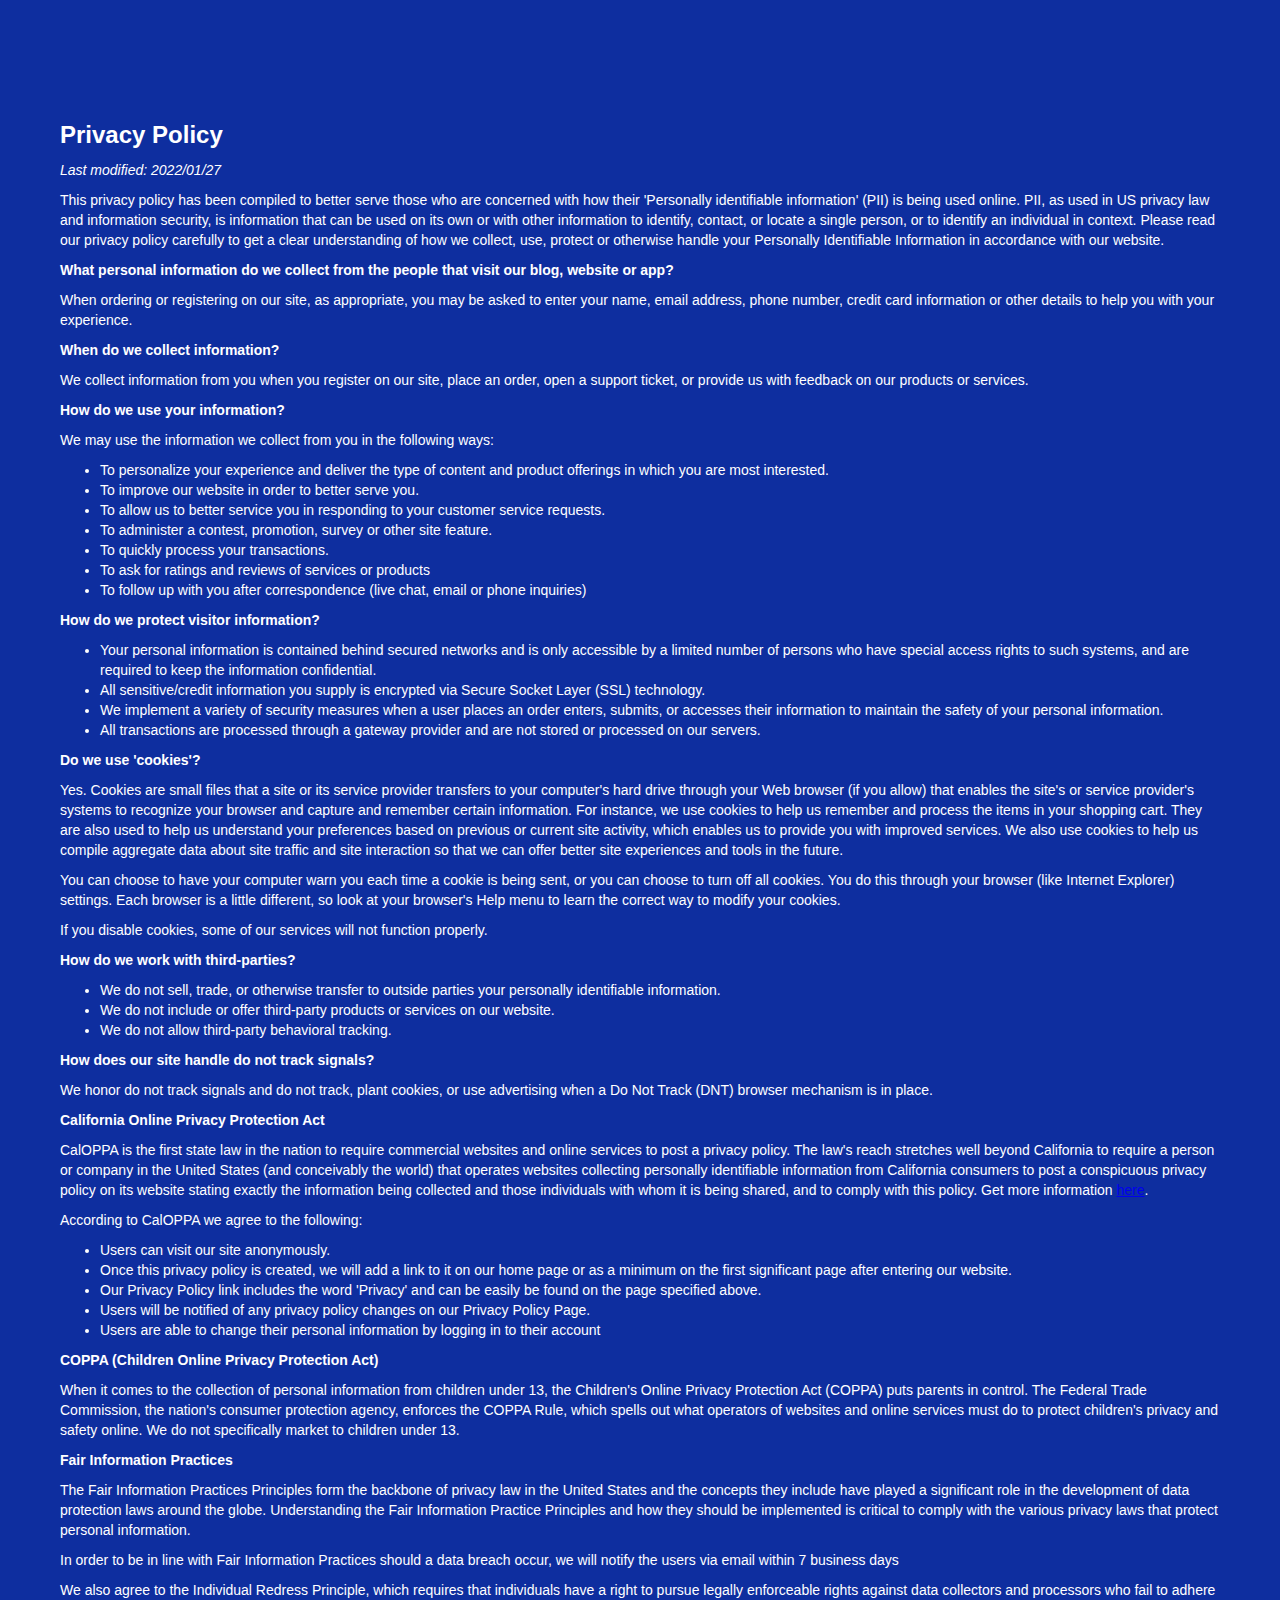
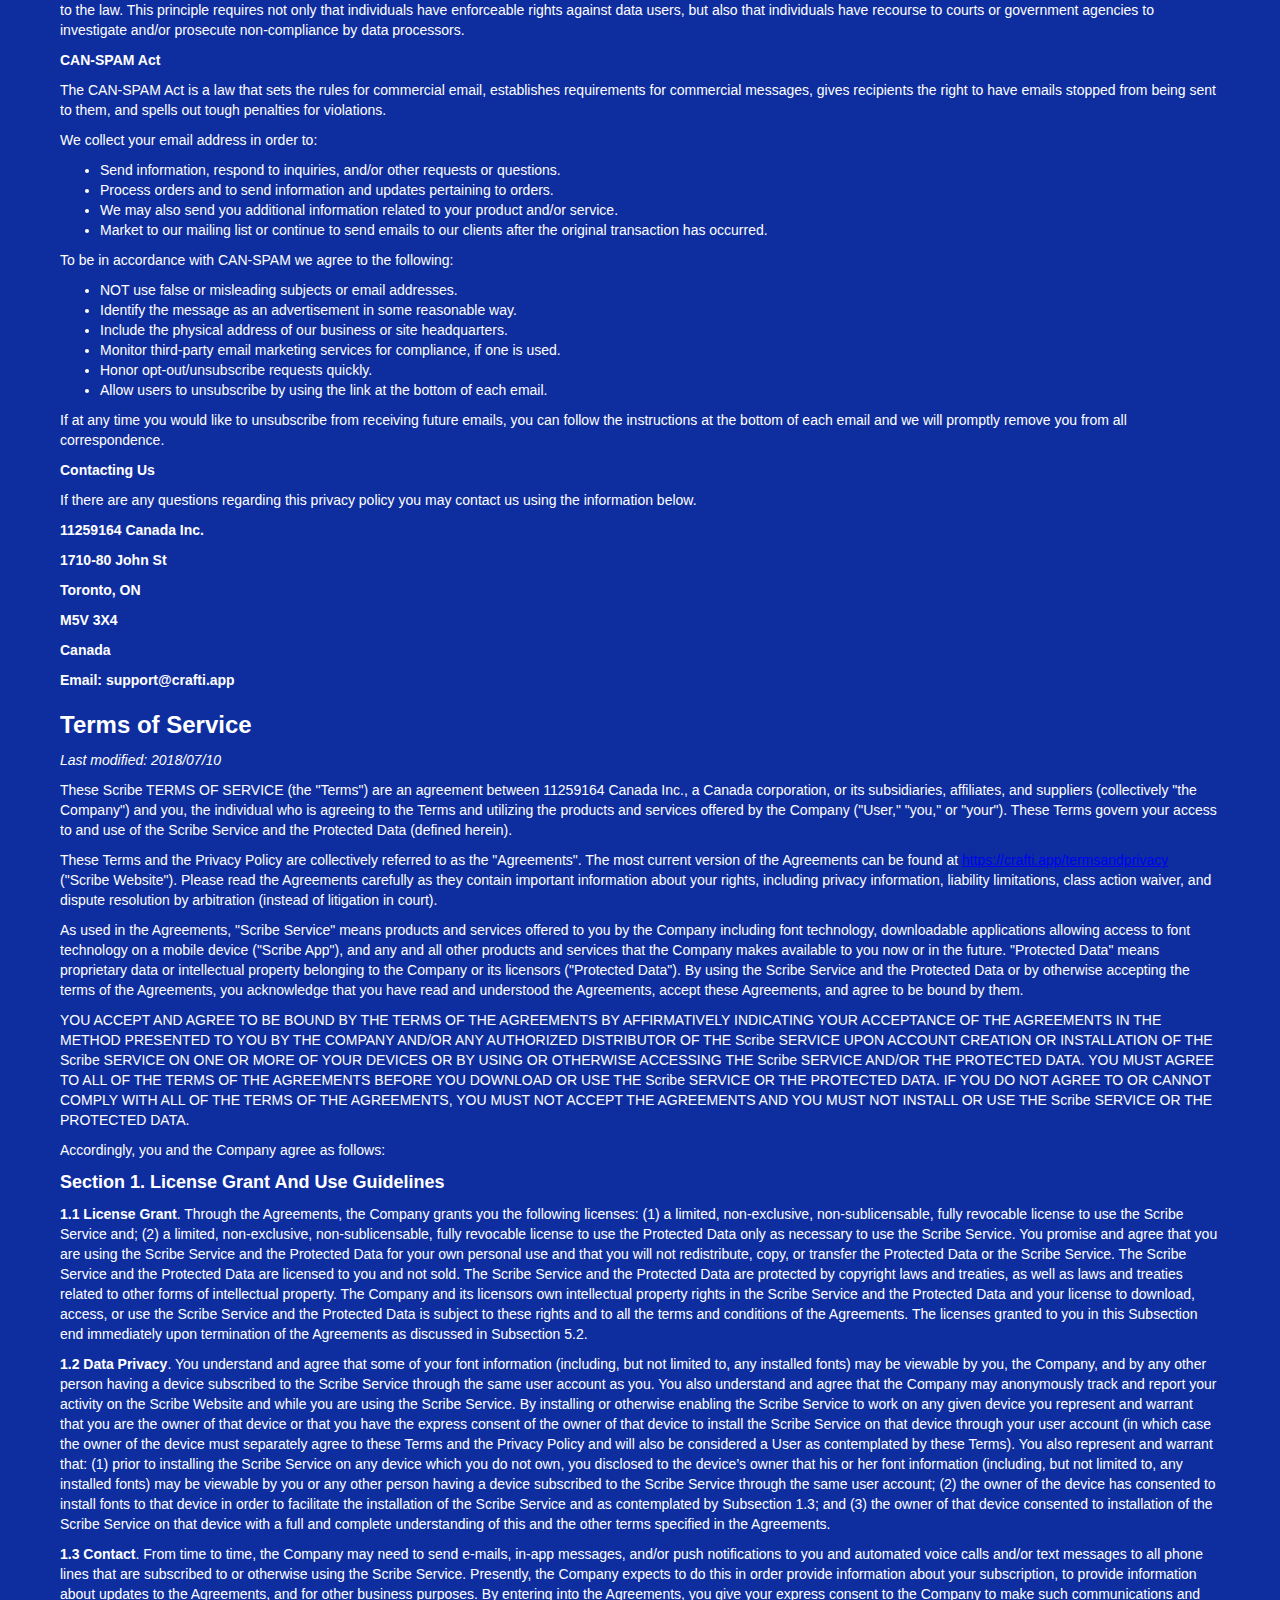
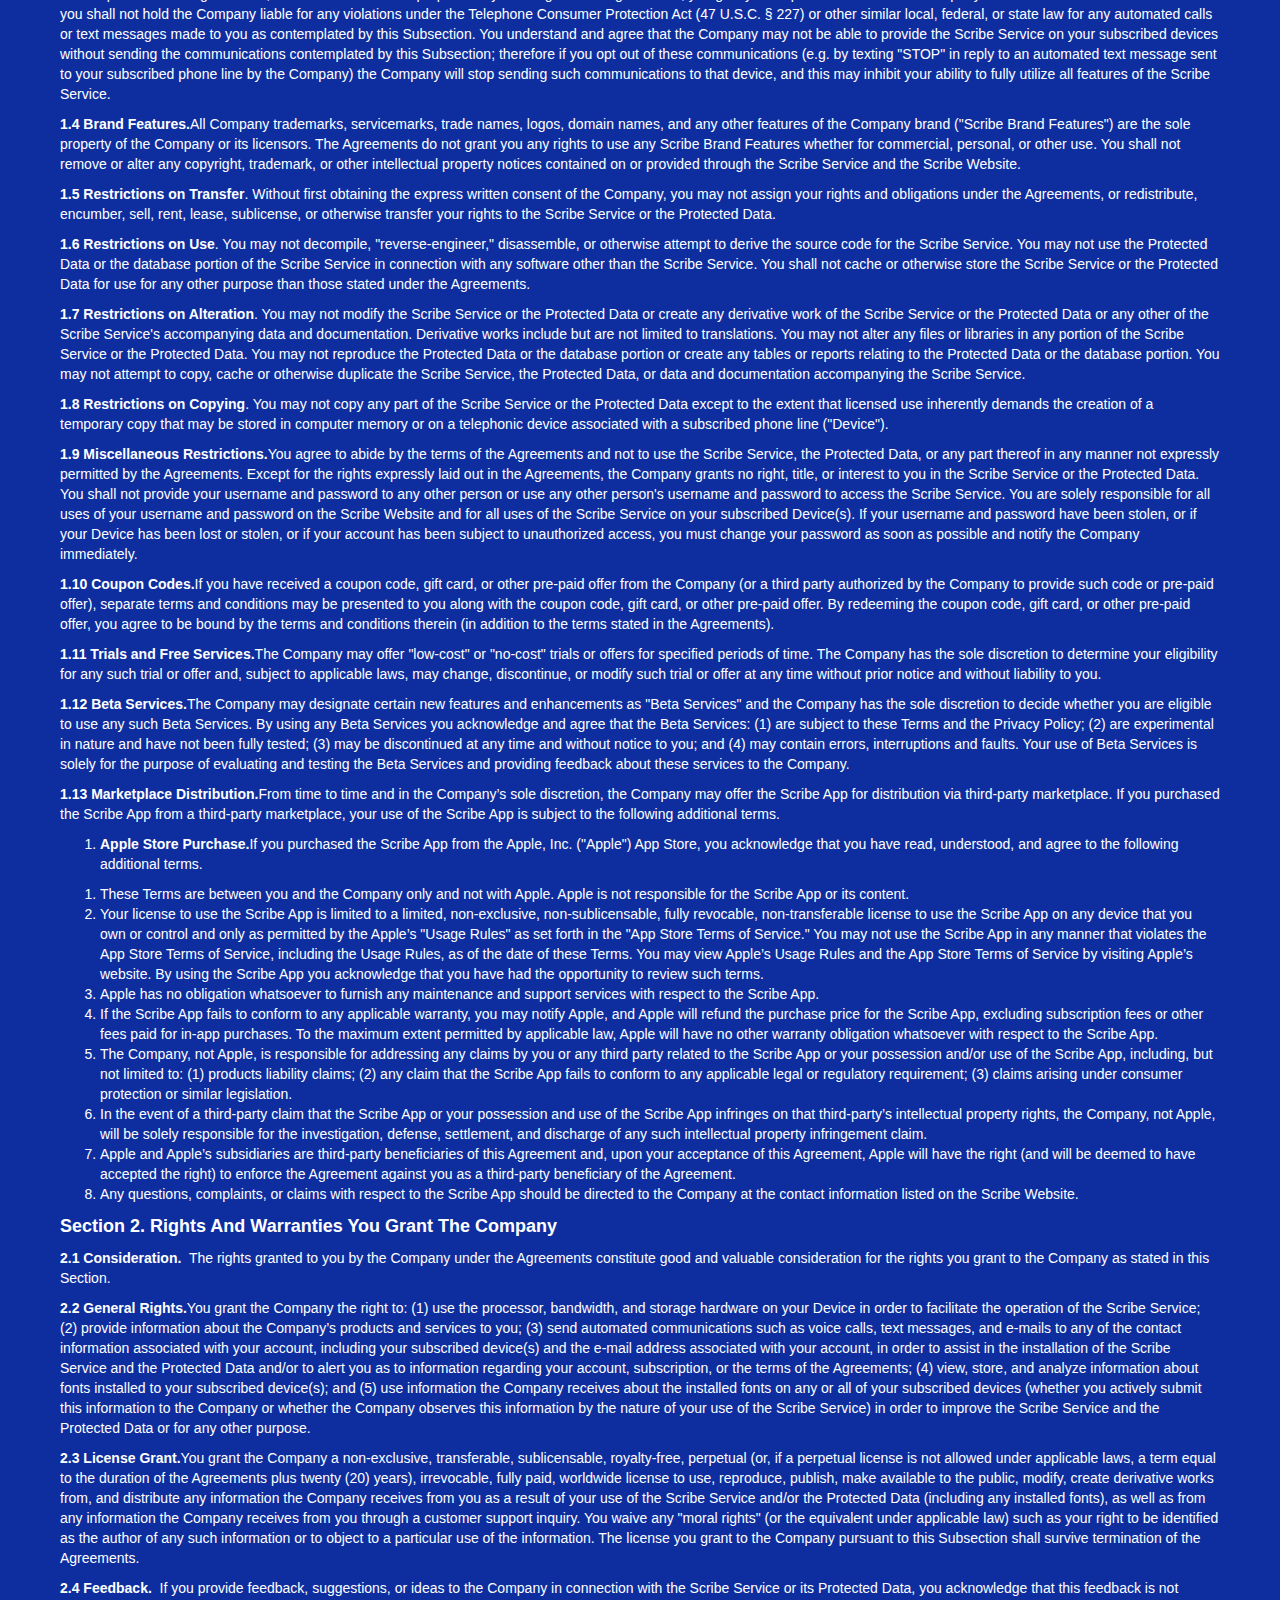
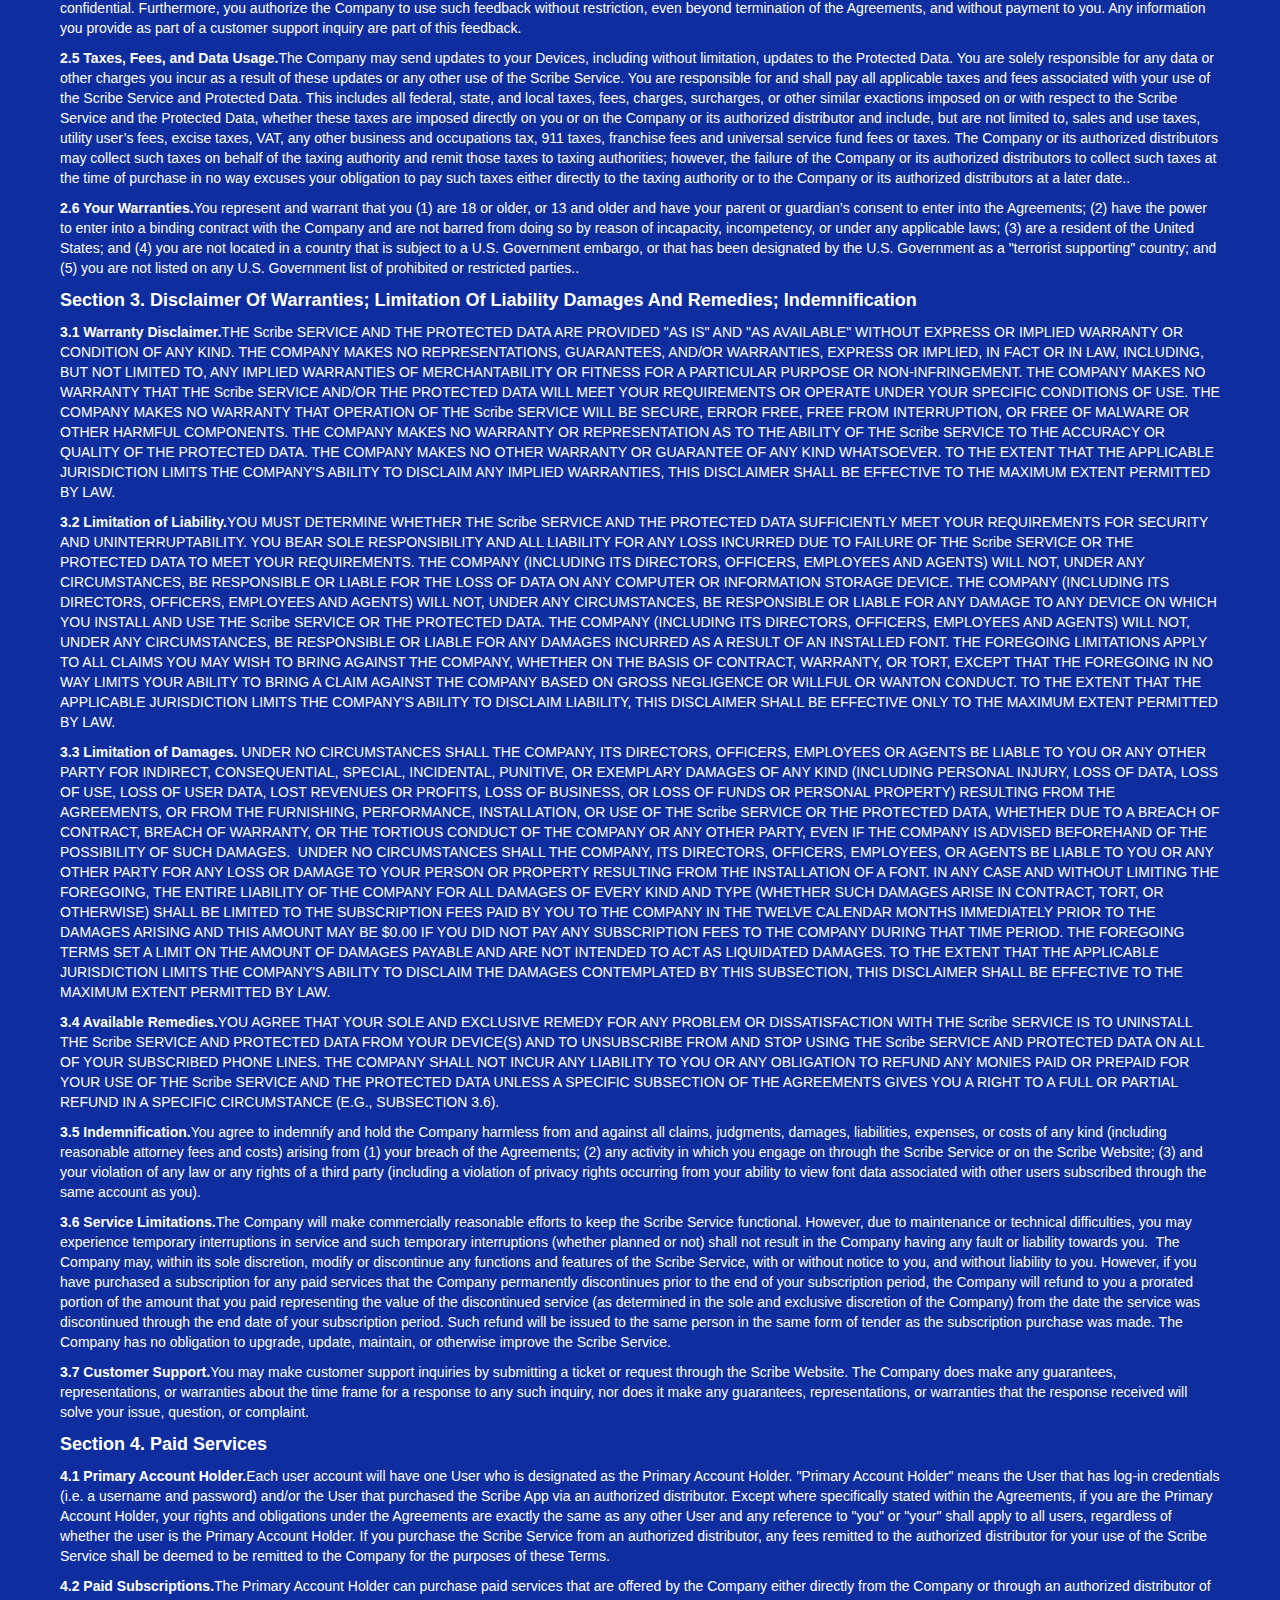
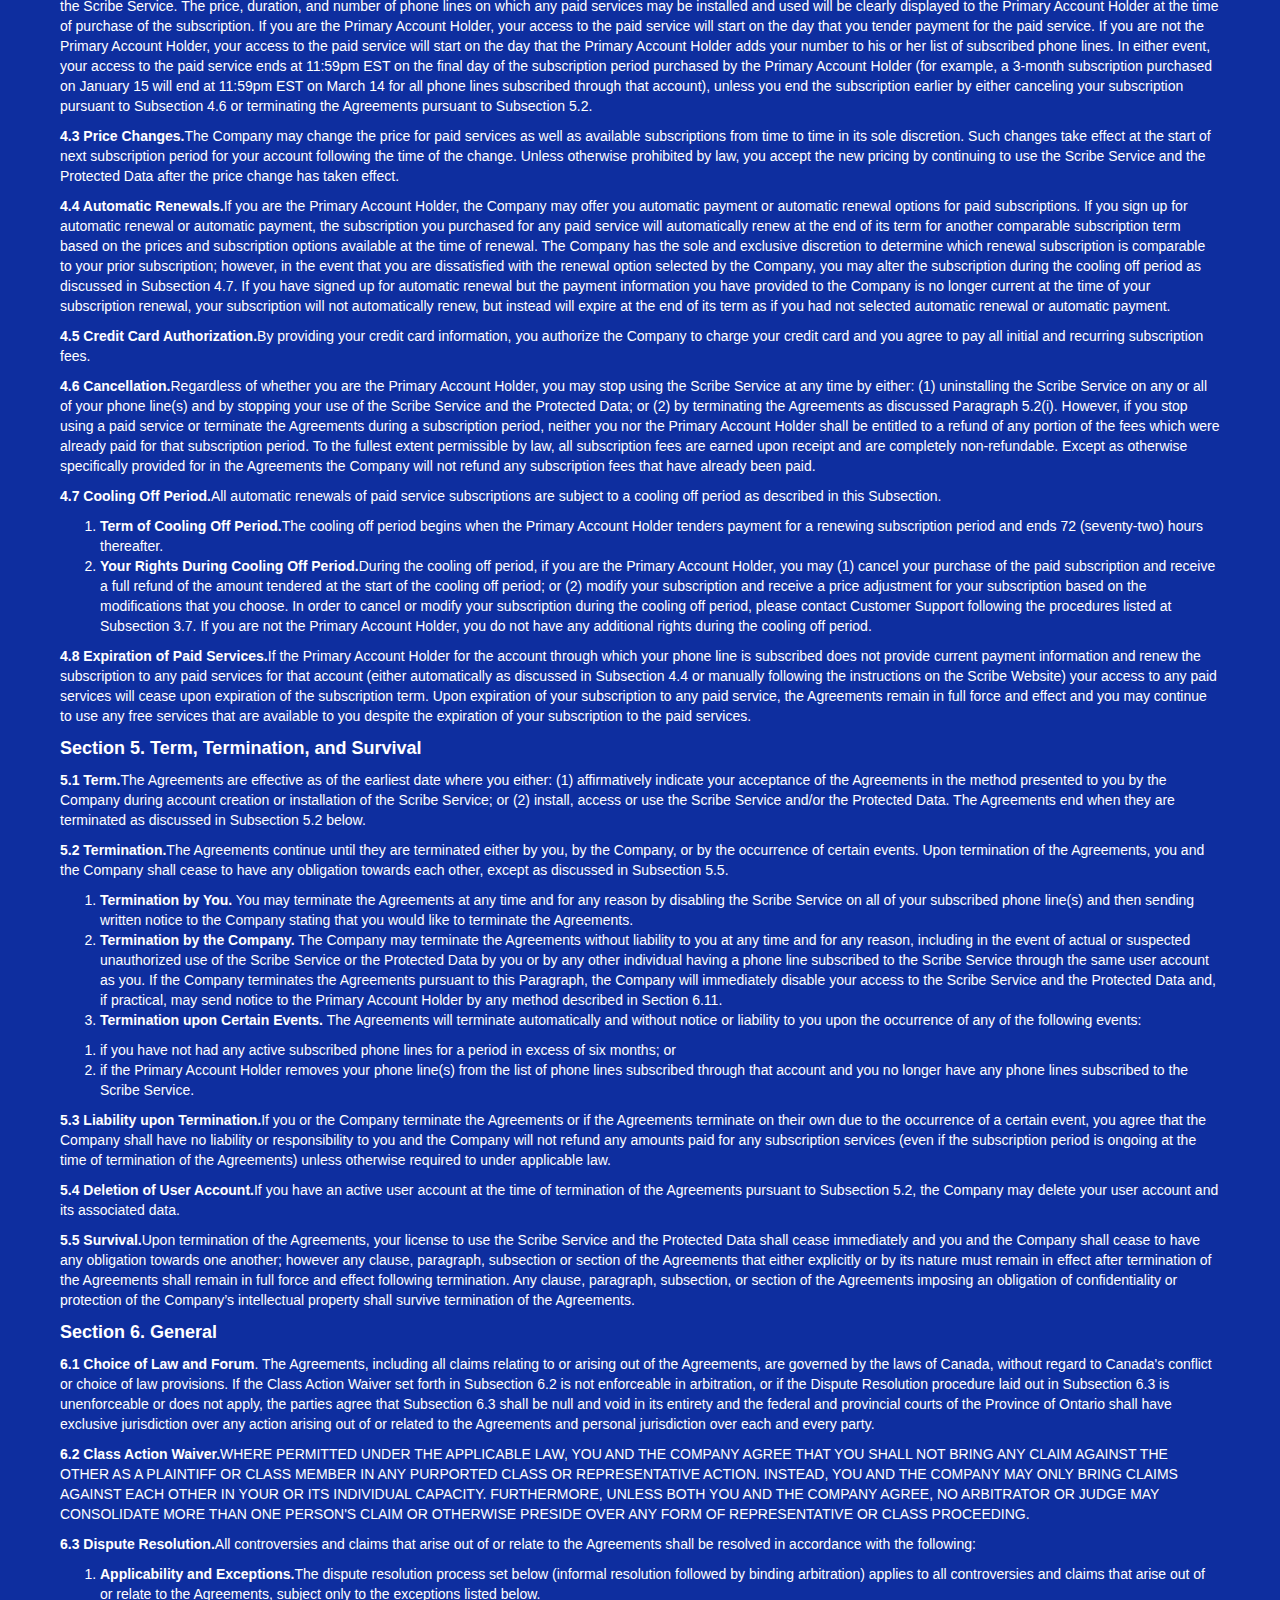
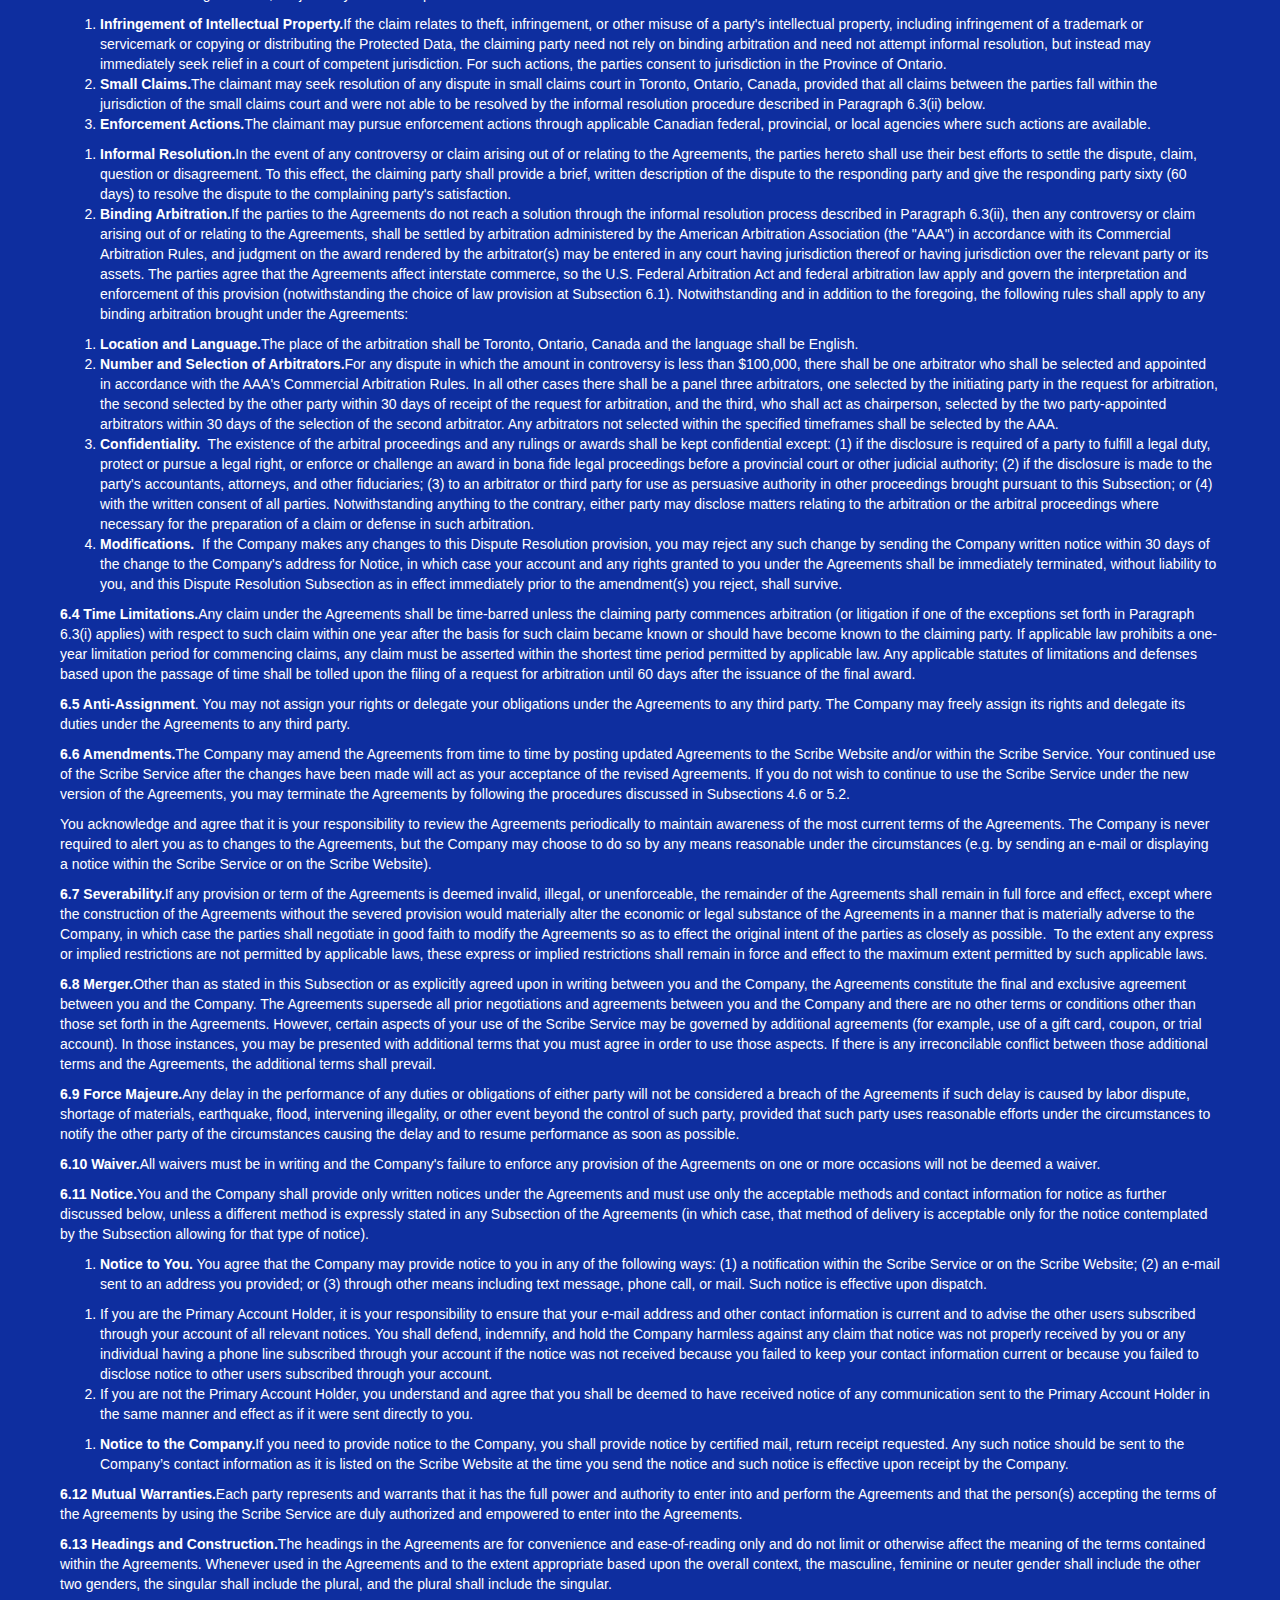
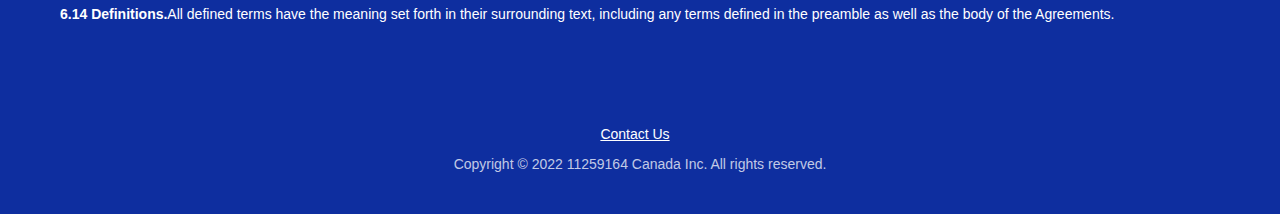
==== commit bdb1092e: "rebrand to Crafti" ====
--- a/termsandprivacy.html
+++ b/termsandprivacy.html
@@ -41,7 +41,7 @@
                         id="w-node-f110d551-7d7e-5592-b5f9-32d9405e64c9-8b310ab6"
                     >
                         <a
-                            href="https://scribefonts.com/termsandprivacy#"
+                            href="https://crafti.app/termsandprivacy#"
                             class="nav-logo-link"
                             ><img
                                 src="./files/wordmark@3x.png"
@@ -335,7 +335,7 @@
                 <h5><strong>Toronto, ON</strong></h5>
                 <h5><strong>M5V 3X4</strong></h5>
                 <h5><strong>Canada</strong></h5>
-                <h5><strong>Email: support@scribefonts.com</strong></h5>
+                <h5><strong>Email: support@crafti.app</strong></h5>
                 <h3><strong>Terms of Service</strong></h3>
                 <p><em>Last modified: 2018/07/10</em></p>
                 <p>
@@ -352,8 +352,8 @@
                     These Terms and the Privacy Policy are collectively referred
                     to as the "Agreements". The most current version of the
                     Agreements can be found at
-                    <a href="https://roboguard.app/"
-                        >https://scribefonts.com/termsandprivacy</a
+                    <a href="https://crafti.app/"
+                        >https://crafti.app/termsandprivacy</a
                     >
                     ("Scribe Website"). Please read the Agreements carefully as
                     they contain important information about your rights,
@@ -1480,7 +1480,7 @@
         <footer id="footer" class="footer wf-section">
             <div class="w-container">
                 <div class="div-block">
-                    <a href="mailto:support@scribefonts.com" class="link"
+                    <a href="mailto:support@crafti.app" class="link"
                         >Contact Us</a
                     >
                 </div>
--- a/files/main.css
+++ b/files/main.css
@@ -2,359 +2,2272 @@
 /* ==========================================================================
    normalize.css v3.0.3 | MIT License | github.com/necolas/normalize.css 
    ========================================================================== */
-/*! normalize.css v3.0.3 | MIT License | github.com/necolas/normalize.css */html{font-family:sans-serif;-ms-text-size-adjust:100%;-webkit-text-size-adjust:100%}body{margin:0}article,aside,details,figcaption,figure,footer,header,hgroup,main,menu,nav,section,summary{display:block}audio,canvas,progress,video{display:inline-block;vertical-align:baseline}audio:not([controls]){display:none;height:0}[hidden],template{display:none}a{background-color:transparent}a:active,a:hover{outline:0}abbr[title]{border-bottom:1px dotted}b,strong{font-weight:bold}dfn{font-style:italic}h1{font-size:2em;margin:.67em 0}mark{background:#ff0;color:#000}small{font-size:80%}sub,sup{font-size:75%;line-height:0;position:relative;vertical-align:baseline}sup{top:-0.5em}sub{bottom:-0.25em}img{border:0}svg:not(:root){overflow:hidden}figure{margin:1em 40px}hr{box-sizing:content-box;height:0}pre{overflow:auto}code,kbd,pre,samp{font-family:monospace,monospace;font-size:1em}button,input,optgroup,select,textarea{color:inherit;font:inherit;margin:0}button{overflow:visible}button,select{text-transform:none}button,html input[type="button"],input[type="reset"]{-webkit-appearance:button;cursor:pointer}button[disabled],html input[disabled]{cursor:default}button::-moz-focus-inner,input::-moz-focus-inner{border:0;padding:0}input{line-height:normal}input[type='checkbox'],input[type='radio']{box-sizing:border-box;padding:0}input[type='number']::-webkit-inner-spin-button,input[type='number']::-webkit-outer-spin-button{height:auto}input[type='search']{-webkit-appearance:none}input[type='search']::-webkit-search-cancel-button,input[type='search']::-webkit-search-decoration{-webkit-appearance:none}fieldset{border:1px solid #c0c0c0;margin:0 2px;padding:.35em .625em .75em}legend{border:0;padding:0}textarea{overflow:auto}optgroup{font-weight:bold}table{border-collapse:collapse;border-spacing:0}td,th{padding:0}
+/*! normalize.css v3.0.3 | MIT License | github.com/necolas/normalize.css */
+html {
+    font-family: sans-serif;
+    -ms-text-size-adjust: 100%;
+    -webkit-text-size-adjust: 100%;
+}
+body {
+    margin: 0;
+}
+article,
+aside,
+details,
+figcaption,
+figure,
+footer,
+header,
+hgroup,
+main,
+menu,
+nav,
+section,
+summary {
+    display: block;
+}
+audio,
+canvas,
+progress,
+video {
+    display: inline-block;
+    vertical-align: baseline;
+}
+audio:not([controls]) {
+    display: none;
+    height: 0;
+}
+[hidden],
+template {
+    display: none;
+}
+a {
+    background-color: transparent;
+}
+a:active,
+a:hover {
+    outline: 0;
+}
+abbr[title] {
+    border-bottom: 1px dotted;
+}
+b,
+strong {
+    font-weight: bold;
+}
+dfn {
+    font-style: italic;
+}
+h1 {
+    font-size: 2em;
+    margin: 0.67em 0;
+}
+mark {
+    background: #ff0;
+    color: #000;
+}
+small {
+    font-size: 80%;
+}
+sub,
+sup {
+    font-size: 75%;
+    line-height: 0;
+    position: relative;
+    vertical-align: baseline;
+}
+sup {
+    top: -0.5em;
+}
+sub {
+    bottom: -0.25em;
+}
+img {
+    border: 0;
+}
+svg:not(:root) {
+    overflow: hidden;
+}
+figure {
+    margin: 1em 40px;
+}
+hr {
+    box-sizing: content-box;
+    height: 0;
+}
+pre {
+    overflow: auto;
+}
+code,
+kbd,
+pre,
+samp {
+    font-family: monospace, monospace;
+    font-size: 1em;
+}
+button,
+input,
+optgroup,
+select,
+textarea {
+    color: inherit;
+    font: inherit;
+    margin: 0;
+}
+button {
+    overflow: visible;
+}
+button,
+select {
+    text-transform: none;
+}
+button,
+html input[type='button'],
+input[type='reset'] {
+    -webkit-appearance: button;
+    cursor: pointer;
+}
+button[disabled],
+html input[disabled] {
+    cursor: default;
+}
+button::-moz-focus-inner,
+input::-moz-focus-inner {
+    border: 0;
+    padding: 0;
+}
+input {
+    line-height: normal;
+}
+input[type='checkbox'],
+input[type='radio'] {
+    box-sizing: border-box;
+    padding: 0;
+}
+input[type='number']::-webkit-inner-spin-button,
+input[type='number']::-webkit-outer-spin-button {
+    height: auto;
+}
+input[type='search'] {
+    -webkit-appearance: none;
+}
+input[type='search']::-webkit-search-cancel-button,
+input[type='search']::-webkit-search-decoration {
+    -webkit-appearance: none;
+}
+fieldset {
+    border: 1px solid #c0c0c0;
+    margin: 0 2px;
+    padding: 0.35em 0.625em 0.75em;
+}
+legend {
+    border: 0;
+    padding: 0;
+}
+textarea {
+    overflow: auto;
+}
+optgroup {
+    font-weight: bold;
+}
+table {
+    border-collapse: collapse;
+    border-spacing: 0;
+}
+td,
+th {
+    padding: 0;
+}
 
 /* ==========================================================================
    Start of base Webflow CSS - If you're looking for some ultra-clean CSS, skip the boilerplate and see the unminified code below.
    ========================================================================== */
-@font-face{font-family:'webflow-icons';src:url("[data-uri]") format('truetype');font-weight:normal;font-style:normal}[class^="w-icon-"],[class*=" w-icon-"]{font-family:'webflow-icons' !important;speak:none;font-style:normal;font-weight:normal;font-variant:normal;text-transform:none;line-height:1;-webkit-font-smoothing:antialiased;-moz-osx-font-smoothing:grayscale}.w-icon-slider-right:before{content:"\e600"}.w-icon-slider-left:before{content:"\e601"}.w-icon-nav-menu:before{content:"\e602"}.w-icon-arrow-down:before,.w-icon-dropdown-toggle:before{content:"\e603"}.w-icon-file-upload-remove:before{content:"\e900"}.w-icon-file-upload-icon:before{content:"\e903"}*{-webkit-box-sizing:border-box;-moz-box-sizing:border-box;box-sizing:border-box}html{height:100%}body{margin:0;min-height:100%;background-color:#fff;font-family:Arial,sans-serif;font-size:14px;line-height:20px;color:#333}img{max-width:100%;vertical-align:middle;display:inline-block}html.w-mod-touch *{background-attachment:scroll !important}.w-block{display:block}.w-inline-block{max-width:100%;display:inline-block}.w-clearfix:before,.w-clearfix:after{content:" ";display:table;grid-column-start:1;grid-row-start:1;grid-column-end:2;grid-row-end:2}.w-clearfix:after{clear:both}.w-hidden{display:none}.w-button{display:inline-block;padding:9px 15px;background-color:#3898EC;color:white;border:0;line-height:inherit;text-decoration:none;cursor:pointer;border-radius:0}input.w-button{-webkit-appearance:button}html[data-w-dynpage] [data-w-cloak]{color:transparent !important}.w-webflow-badge,.w-webflow-badge *{position:static;left:auto;top:auto;right:auto;bottom:auto;z-index:auto;display:block;visibility:visible;overflow:visible;overflow-x:visible;overflow-y:visible;box-sizing:border-box;width:auto;height:auto;max-height:none;max-width:none;min-height:0;min-width:0;margin:0;padding:0;float:none;clear:none;border:0 none transparent;border-radius:0;background:none;background-image:none;background-position:0 0;background-size:auto auto;background-repeat:repeat;background-origin:padding-box;background-clip:border-box;background-attachment:scroll;background-color:transparent;box-shadow:none;opacity:1;transform:none;transition:none;direction:ltr;font-family:inherit;font-weight:inherit;color:inherit;font-size:inherit;line-height:inherit;font-style:inherit;font-variant:inherit;text-align:inherit;letter-spacing:inherit;text-decoration:inherit;text-indent:0;text-transform:inherit;list-style-type:disc;text-shadow:none;font-smoothing:auto;vertical-align:baseline;cursor:inherit;white-space:inherit;word-break:normal;word-spacing:normal;word-wrap:normal}.w-webflow-badge{position:fixed !important;display:inline-block !important;visibility:visible !important;z-index:2147483647 !important;top:auto !important;right:12px !important;bottom:12px !important;left:auto !important;color:#AAADB0 !important;background-color:#fff !important;border-radius:3px !important;padding:6px 8px 6px 6px !important;font-size:12px !important;opacity:1 !important;line-height:14px !important;text-decoration:none !important;transform:none !important;margin:0 !important;width:auto !important;height:auto !important;overflow:visible !important;white-space:nowrap;box-shadow:0 0 0 1px rgba(0,0,0,0.1),0 1px 3px rgba(0,0,0,0.1);cursor:pointer}.w-webflow-badge>img{display:inline-block !important;visibility:visible !important;opacity:1 !important;vertical-align:middle !important}h1,h2,h3,h4,h5,h6{font-weight:bold;margin-bottom:10px}h1{font-size:38px;line-height:44px;margin-top:20px}h2{font-size:32px;line-height:36px;margin-top:20px}h3{font-size:24px;line-height:30px;margin-top:20px}h4{font-size:18px;line-height:24px;margin-top:10px}h5{font-size:14px;line-height:20px;margin-top:10px}h6{font-size:12px;line-height:18px;margin-top:10px}p{margin-top:0;margin-bottom:10px}blockquote{margin:0 0 10px 0;padding:10px 20px;border-left:5px solid #E2E2E2;font-size:18px;line-height:22px}figure{margin:0;margin-bottom:10px}figcaption{margin-top:5px;text-align:center}ul,ol{margin-top:0;margin-bottom:10px;padding-left:40px}.w-list-unstyled{padding-left:0;list-style:none}.w-embed:before,.w-embed:after{content:" ";display:table;grid-column-start:1;grid-row-start:1;grid-column-end:2;grid-row-end:2}.w-embed:after{clear:both}.w-video{width:100%;position:relative;padding:0}.w-video iframe,.w-video object,.w-video embed{position:absolute;top:0;left:0;width:100%;height:100%}fieldset{padding:0;margin:0;border:0}button,html input[type='button'],input[type='reset']{border:0;cursor:pointer;-webkit-appearance:button}.w-form{margin:0 0 15px}.w-form-done{display:none;padding:20px;text-align:center;background-color:#dddddd}.w-form-fail{display:none;margin-top:10px;padding:10px;background-color:#ffdede}label{display:block;margin-bottom:5px;font-weight:bold}.w-input,.w-select{display:block;width:100%;height:38px;padding:8px 12px;margin-bottom:10px;font-size:14px;line-height:1.42857143;color:#333333;vertical-align:middle;background-color:#ffffff;border:1px solid #cccccc}.w-input:-moz-placeholder,.w-select:-moz-placeholder{color:#999}.w-input::-moz-placeholder,.w-select::-moz-placeholder{color:#999;opacity:1}.w-input:-ms-input-placeholder,.w-select:-ms-input-placeholder{color:#999}.w-input::-webkit-input-placeholder,.w-select::-webkit-input-placeholder{color:#999}.w-input:focus,.w-select:focus{border-color:#3898EC;outline:0}.w-input[disabled],.w-select[disabled],.w-input[readonly],.w-select[readonly],fieldset[disabled] .w-input,fieldset[disabled] .w-select{cursor:not-allowed;background-color:#eeeeee}textarea.w-input,textarea.w-select{height:auto}.w-select{background-color:#f3f3f3}.w-select[multiple]{height:auto}.w-form-label{display:inline-block;cursor:pointer;font-weight:normal;margin-bottom:0}.w-radio{display:block;margin-bottom:5px;padding-left:20px}.w-radio:before,.w-radio:after{content:" ";display:table;grid-column-start:1;grid-row-start:1;grid-column-end:2;grid-row-end:2}.w-radio:after{clear:both}.w-radio-input{margin:4px 0 0;margin-top:1px \9;line-height:normal;float:left;margin-left:-20px}.w-radio-input{margin-top:3px}.w-file-upload{display:block;margin-bottom:10px}.w-file-upload-input{width:.1px;height:.1px;opacity:0;overflow:hidden;position:absolute;z-index:-100}.w-file-upload-default,.w-file-upload-uploading,.w-file-upload-success{display:inline-block;color:#333333}.w-file-upload-error{display:block;margin-top:10px}.w-file-upload-default.w-hidden,.w-file-upload-uploading.w-hidden,.w-file-upload-error.w-hidden,.w-file-upload-success.w-hidden{display:none}.w-file-upload-uploading-btn{display:flex;font-size:14px;font-weight:normal;cursor:pointer;margin:0;padding:8px 12px;border:1px solid #cccccc;background-color:#fafafa}.w-file-upload-file{display:flex;flex-grow:1;justify-content:space-between;margin:0;padding:8px 9px 8px 11px;border:1px solid #cccccc;background-color:#fafafa}.w-file-upload-file-name{font-size:14px;font-weight:normal;display:block}.w-file-remove-link{margin-top:3px;margin-left:10px;width:auto;height:auto;padding:3px;display:block;cursor:pointer}.w-icon-file-upload-remove{margin:auto;font-size:10px}.w-file-upload-error-msg{display:inline-block;color:#ea384c;padding:2px 0}.w-file-upload-info{display:inline-block;line-height:38px;padding:0 12px}.w-file-upload-label{display:inline-block;font-size:14px;font-weight:normal;cursor:pointer;margin:0;padding:8px 12px;border:1px solid #cccccc;background-color:#fafafa}.w-icon-file-upload-icon,.w-icon-file-upload-uploading{display:inline-block;margin-right:8px;width:20px}.w-icon-file-upload-uploading{height:20px}.w-container{margin-left:auto;margin-right:auto;max-width:940px}.w-container:before,.w-container:after{content:" ";display:table;grid-column-start:1;grid-row-start:1;grid-column-end:2;grid-row-end:2}.w-container:after{clear:both}.w-container .w-row{margin-left:-10px;margin-right:-10px}.w-row:before,.w-row:after{content:" ";display:table;grid-column-start:1;grid-row-start:1;grid-column-end:2;grid-row-end:2}.w-row:after{clear:both}.w-row .w-row{margin-left:0;margin-right:0}.w-col{position:relative;float:left;width:100%;min-height:1px;padding-left:10px;padding-right:10px}.w-col .w-col{padding-left:0;padding-right:0}.w-col-1{width:8.33333333%}.w-col-2{width:16.66666667%}.w-col-3{width:25%}.w-col-4{width:33.33333333%}.w-col-5{width:41.66666667%}.w-col-6{width:50%}.w-col-7{width:58.33333333%}.w-col-8{width:66.66666667%}.w-col-9{width:75%}.w-col-10{width:83.33333333%}.w-col-11{width:91.66666667%}.w-col-12{width:100%}.w-hidden-main{display:none !important}@media screen and (max-width:991px){.w-container{max-width:728px}.w-hidden-main{display:inherit !important}.w-hidden-medium{display:none !important}.w-col-medium-1{width:8.33333333%}.w-col-medium-2{width:16.66666667%}.w-col-medium-3{width:25%}.w-col-medium-4{width:33.33333333%}.w-col-medium-5{width:41.66666667%}.w-col-medium-6{width:50%}.w-col-medium-7{width:58.33333333%}.w-col-medium-8{width:66.66666667%}.w-col-medium-9{width:75%}.w-col-medium-10{width:83.33333333%}.w-col-medium-11{width:91.66666667%}.w-col-medium-12{width:100%}.w-col-stack{width:100%;left:auto;right:auto}}@media screen and (max-width:767px){.w-hidden-main{display:inherit !important}.w-hidden-medium{display:inherit !important}.w-hidden-small{display:none !important}.w-row,.w-container .w-row{margin-left:0;margin-right:0}.w-col{width:100%;left:auto;right:auto}.w-col-small-1{width:8.33333333%}.w-col-small-2{width:16.66666667%}.w-col-small-3{width:25%}.w-col-small-4{width:33.33333333%}.w-col-small-5{width:41.66666667%}.w-col-small-6{width:50%}.w-col-small-7{width:58.33333333%}.w-col-small-8{width:66.66666667%}.w-col-small-9{width:75%}.w-col-small-10{width:83.33333333%}.w-col-small-11{width:91.66666667%}.w-col-small-12{width:100%}}@media screen and (max-width:479px){.w-container{max-width:none}.w-hidden-main{display:inherit !important}.w-hidden-medium{display:inherit !important}.w-hidden-small{display:inherit !important}.w-hidden-tiny{display:none !important}.w-col{width:100%}.w-col-tiny-1{width:8.33333333%}.w-col-tiny-2{width:16.66666667%}.w-col-tiny-3{width:25%}.w-col-tiny-4{width:33.33333333%}.w-col-tiny-5{width:41.66666667%}.w-col-tiny-6{width:50%}.w-col-tiny-7{width:58.33333333%}.w-col-tiny-8{width:66.66666667%}.w-col-tiny-9{width:75%}.w-col-tiny-10{width:83.33333333%}.w-col-tiny-11{width:91.66666667%}.w-col-tiny-12{width:100%}}.w-widget{position:relative}.w-widget-map{width:100%;height:400px}.w-widget-map label{width:auto;display:inline}.w-widget-map img{max-width:inherit}.w-widget-map .gm-style-iw{text-align:center}.w-widget-map .gm-style-iw>button{display:none !important}.w-widget-twitter{overflow:hidden}.w-widget-twitter-count-shim{display:inline-block;vertical-align:top;position:relative;width:28px;height:20px;text-align:center;background:white;border:#758696 solid 1px;border-radius:3px}.w-widget-twitter-count-shim *{pointer-events:none;-webkit-user-select:none;-moz-user-select:none;-ms-user-select:none;user-select:none}.w-widget-twitter-count-shim .w-widget-twitter-count-inner{position:relative;font-size:15px;line-height:12px;text-align:center;color:#999;font-family:serif}.w-widget-twitter-count-shim .w-widget-twitter-count-clear{position:relative;display:block}.w-widget-twitter-count-shim.w--large{width:36px;height:28px}.w-widget-twitter-count-shim.w--large .w-widget-twitter-count-inner{font-size:18px;line-height:18px}.w-widget-twitter-count-shim:not(.w--vertical){margin-left:5px;margin-right:8px}.w-widget-twitter-count-shim:not(.w--vertical).w--large{margin-left:6px}.w-widget-twitter-count-shim:not(.w--vertical):before,.w-widget-twitter-count-shim:not(.w--vertical):after{top:50%;left:0;border:solid transparent;content:" ";height:0;width:0;position:absolute;pointer-events:none}.w-widget-twitter-count-shim:not(.w--vertical):before{border-color:rgba(117,134,150,0);border-right-color:#5d6c7b;border-width:4px;margin-left:-9px;margin-top:-4px}.w-widget-twitter-count-shim:not(.w--vertical).w--large:before{border-width:5px;margin-left:-10px;margin-top:-5px}.w-widget-twitter-count-shim:not(.w--vertical):after{border-color:rgba(255,255,255,0);border-right-color:white;border-width:4px;margin-left:-8px;margin-top:-4px}.w-widget-twitter-count-shim:not(.w--vertical).w--large:after{border-width:5px;margin-left:-9px;margin-top:-5px}.w-widget-twitter-count-shim.w--vertical{width:61px;height:33px;margin-bottom:8px}.w-widget-twitter-count-shim.w--vertical:before,.w-widget-twitter-count-shim.w--vertical:after{top:100%;left:50%;border:solid transparent;content:" ";height:0;width:0;position:absolute;pointer-events:none}.w-widget-twitter-count-shim.w--vertical:before{border-color:rgba(117,134,150,0);border-top-color:#5d6c7b;border-width:5px;margin-left:-5px}.w-widget-twitter-count-shim.w--vertical:after{border-color:rgba(255,255,255,0);border-top-color:white;border-width:4px;margin-left:-4px}.w-widget-twitter-count-shim.w--vertical .w-widget-twitter-count-inner{font-size:18px;line-height:22px}.w-widget-twitter-count-shim.w--vertical.w--large{width:76px}.w-background-video{position:relative;overflow:hidden;height:500px;color:white}.w-background-video>video{background-size:cover;background-position:50% 50%;position:absolute;margin:auto;width:100%;height:100%;right:-100%;bottom:-100%;top:-100%;left:-100%;object-fit:cover;z-index:-100}.w-background-video>video::-webkit-media-controls-start-playback-button{display:none !important;-webkit-appearance:none}.w-slider{position:relative;height:300px;text-align:center;background:#dddddd;clear:both;-webkit-tap-highlight-color:rgba(0,0,0,0);tap-highlight-color:rgba(0,0,0,0)}.w-slider-mask{position:relative;display:block;overflow:hidden;z-index:1;left:0;right:0;height:100%;white-space:nowrap}.w-slide{position:relative;display:inline-block;vertical-align:top;width:100%;height:100%;white-space:normal;text-align:left}.w-slider-nav{position:absolute;z-index:2;top:auto;right:0;bottom:0;left:0;margin:auto;padding-top:10px;height:40px;text-align:center;-webkit-tap-highlight-color:rgba(0,0,0,0);tap-highlight-color:rgba(0,0,0,0)}.w-slider-nav.w-round>div{border-radius:100%}.w-slider-nav.w-num>div{width:auto;height:auto;padding:.2em .5em;font-size:inherit;line-height:inherit}.w-slider-nav.w-shadow>div{box-shadow:0 0 3px rgba(51,51,51,0.4)}.w-slider-nav-invert{color:#fff}.w-slider-nav-invert>div{background-color:rgba(34,34,34,0.4)}.w-slider-nav-invert>div.w-active{background-color:#222}.w-slider-dot{position:relative;display:inline-block;width:1em;height:1em;background-color:rgba(255,255,255,0.4);cursor:pointer;margin:0 3px .5em;transition:background-color 100ms,color 100ms}.w-slider-dot.w-active{background-color:#fff}.w-slider-dot:focus{outline:none;box-shadow:0 0 0 2px #fff}.w-slider-dot:focus.w-active{box-shadow:none}.w-slider-arrow-left,.w-slider-arrow-right{position:absolute;width:80px;top:0;right:0;bottom:0;left:0;margin:auto;cursor:pointer;overflow:hidden;color:white;font-size:40px;-webkit-tap-highlight-color:rgba(0,0,0,0);tap-highlight-color:rgba(0,0,0,0);-webkit-user-select:none;-moz-user-select:none;-ms-user-select:none;user-select:none}.w-slider-arrow-left [class^='w-icon-'],.w-slider-arrow-right [class^='w-icon-'],.w-slider-arrow-left [class*=' w-icon-'],.w-slider-arrow-right [class*=' w-icon-']{position:absolute}.w-slider-arrow-left:focus,.w-slider-arrow-right:focus{outline:0}.w-slider-arrow-left{z-index:3;right:auto}.w-slider-arrow-right{z-index:4;left:auto}.w-icon-slider-left,.w-icon-slider-right{top:0;right:0;bottom:0;left:0;margin:auto;width:1em;height:1em}.w-slider-aria-label{border:0;clip:rect(0 0 0 0);height:1px;margin:-1px;overflow:hidden;padding:0;position:absolute;width:1px}.w-slider-force-show{display:block !important}.w-dropdown{display:inline-block;position:relative;text-align:left;margin-left:auto;margin-right:auto;z-index:900}.w-dropdown-btn,.w-dropdown-toggle,.w-dropdown-link{position:relative;vertical-align:top;text-decoration:none;color:#222222;padding:20px;text-align:left;margin-left:auto;margin-right:auto;white-space:nowrap}.w-dropdown-toggle{-webkit-user-select:none;-moz-user-select:none;-ms-user-select:none;user-select:none;display:inline-block;cursor:pointer;padding-right:40px}.w-dropdown-toggle:focus{outline:0}.w-icon-dropdown-toggle{position:absolute;top:0;right:0;bottom:0;margin:auto;margin-right:20px;width:1em;height:1em}.w-dropdown-list{position:absolute;background:#dddddd;display:none;min-width:100%}.w-dropdown-list.w--open{display:block}.w-dropdown-link{padding:10px 20px;display:block;color:#222222}.w-dropdown-link.w--current{color:#0082f3}.w-dropdown-link:focus{outline:0}@media screen and (max-width:767px){.w-nav-brand{padding-left:10px}}.w-lightbox-backdrop{color:#000;cursor:auto;font-family:serif;font-size:medium;font-style:normal;font-variant:normal;font-weight:normal;letter-spacing:normal;line-height:normal;list-style:disc;text-align:start;text-indent:0;text-shadow:none;text-transform:none;visibility:visible;white-space:normal;word-break:normal;word-spacing:normal;word-wrap:normal;position:fixed;top:0;right:0;bottom:0;left:0;color:#fff;font-family:"Helvetica Neue",Helvetica,Ubuntu,"Segoe UI",Verdana,sans-serif;font-size:17px;line-height:1.2;font-weight:300;text-align:center;background:rgba(0,0,0,0.9);z-index:2000;outline:0;opacity:0;-webkit-user-select:none;-moz-user-select:none;-ms-user-select:none;-webkit-tap-highlight-color:transparent;-webkit-transform:translate(0, 0)}.w-lightbox-backdrop,.w-lightbox-container{height:100%;overflow:auto;-webkit-overflow-scrolling:touch}.w-lightbox-content{position:relative;height:100vh;overflow:hidden}.w-lightbox-view{position:absolute;width:100vw;height:100vh;opacity:0}.w-lightbox-view:before{content:"";height:100vh}.w-lightbox-group,.w-lightbox-group .w-lightbox-view,.w-lightbox-group .w-lightbox-view:before{height:86vh}.w-lightbox-frame,.w-lightbox-view:before{display:inline-block;vertical-align:middle}.w-lightbox-figure{position:relative;margin:0}.w-lightbox-group .w-lightbox-figure{cursor:pointer}.w-lightbox-img{width:auto;height:auto;max-width:none}.w-lightbox-image{display:block;float:none;max-width:100vw;max-height:100vh}.w-lightbox-group .w-lightbox-image{max-height:86vh}.w-lightbox-caption{position:absolute;right:0;bottom:0;left:0;padding:.5em 1em;background:rgba(0,0,0,0.4);text-align:left;text-overflow:ellipsis;white-space:nowrap;overflow:hidden}.w-lightbox-embed{position:absolute;top:0;right:0;bottom:0;left:0;width:100%;height:100%}.w-lightbox-control{position:absolute;top:0;width:4em;background-size:24px;background-repeat:no-repeat;background-position:center;cursor:pointer;-webkit-transition:all .3s;transition:all .3s}.w-lightbox-left{display:none;bottom:0;left:0;background-image:url("[data-uri]")}.w-lightbox-right{display:none;right:0;bottom:0;background-image:url("[data-uri]")}.w-lightbox-close{right:0;height:2.6em;background-image:url("[data-uri]");background-size:18px}.w-lightbox-strip{position:absolute;bottom:0;left:0;right:0;padding:0 1vh;line-height:0;white-space:nowrap;overflow-x:auto;overflow-y:hidden}.w-lightbox-item{display:inline-block;width:10vh;padding:2vh 1vh;box-sizing:content-box;cursor:pointer;-webkit-transform:translate3d(0, 0, 0)}.w-lightbox-active{opacity:.3}.w-lightbox-thumbnail{position:relative;height:10vh;background:#222;overflow:hidden}.w-lightbox-thumbnail-image{position:absolute;top:0;left:0}.w-lightbox-thumbnail .w-lightbox-tall{top:50%;width:100%;-webkit-transform:translate(0, -50%);-ms-transform:translate(0, -50%);transform:translate(0, -50%)}.w-lightbox-thumbnail .w-lightbox-wide{left:50%;height:100%;-webkit-transform:translate(-50%, 0);-ms-transform:translate(-50%, 0);transform:translate(-50%, 0)}.w-lightbox-spinner{position:absolute;top:50%;left:50%;box-sizing:border-box;width:40px;height:40px;margin-top:-20px;margin-left:-20px;border:5px solid rgba(0,0,0,0.4);border-radius:50%;-webkit-animation:spin .8s infinite linear;animation:spin .8s infinite linear}.w-lightbox-spinner:after{content:"";position:absolute;top:-4px;right:-4px;bottom:-4px;left:-4px;border:3px solid transparent;border-bottom-color:#fff;border-radius:50%}.w-lightbox-hide{display:none}.w-lightbox-noscroll{overflow:hidden}@media (min-width:768px){.w-lightbox-content{height:96vh;margin-top:2vh}.w-lightbox-view,.w-lightbox-view:before{height:96vh}.w-lightbox-group,.w-lightbox-group .w-lightbox-view,.w-lightbox-group .w-lightbox-view:before{height:84vh}.w-lightbox-image{max-width:96vw;max-height:96vh}.w-lightbox-group .w-lightbox-image{max-width:82.3vw;max-height:84vh}.w-lightbox-left,.w-lightbox-right{display:block;opacity:.5}.w-lightbox-close{opacity:.8}.w-lightbox-control:hover{opacity:1}}.w-lightbox-inactive,.w-lightbox-inactive:hover{opacity:0}.w-richtext:before,.w-richtext:after{content:" ";display:table;grid-column-start:1;grid-row-start:1;grid-column-end:2;grid-row-end:2}.w-richtext:after{clear:both}.w-richtext[contenteditable="true"]:before,.w-richtext[contenteditable="true"]:after{white-space:initial}.w-richtext ol,.w-richtext ul{overflow:hidden}.w-richtext .w-richtext-figure-selected.w-richtext-figure-type-video div:after,.w-richtext .w-richtext-figure-selected[data-rt-type="video"] div:after{outline:2px solid #2895f7}.w-richtext .w-richtext-figure-selected.w-richtext-figure-type-image div,.w-richtext .w-richtext-figure-selected[data-rt-type="image"] div{outline:2px solid #2895f7}.w-richtext figure.w-richtext-figure-type-video>div:after,.w-richtext figure[data-rt-type="video"]>div:after{content:'';position:absolute;display:none;left:0;top:0;right:0;bottom:0}.w-richtext figure{position:relative;max-width:60%}.w-richtext figure>div:before{cursor:default !important}.w-richtext figure img{width:100%}.w-richtext figure figcaption.w-richtext-figcaption-placeholder{opacity:.6}.w-richtext figure div{font-size:0;color:transparent}.w-richtext figure.w-richtext-figure-type-image,.w-richtext figure[data-rt-type="image"]{display:table}.w-richtext figure.w-richtext-figure-type-image>div,.w-richtext figure[data-rt-type="image"]>div{display:inline-block}.w-richtext figure.w-richtext-figure-type-image>figcaption,.w-richtext figure[data-rt-type="image"]>figcaption{display:table-caption;caption-side:bottom}.w-richtext figure.w-richtext-figure-type-video,.w-richtext figure[data-rt-type="video"]{width:60%;height:0}.w-richtext figure.w-richtext-figure-type-video iframe,.w-richtext figure[data-rt-type="video"] iframe{position:absolute;top:0;left:0;width:100%;height:100%}.w-richtext figure.w-richtext-figure-type-video>div,.w-richtext figure[data-rt-type="video"]>div{width:100%}.w-richtext figure.w-richtext-align-center{margin-right:auto;margin-left:auto;clear:both}.w-richtext figure.w-richtext-align-center.w-richtext-figure-type-image>div,.w-richtext figure.w-richtext-align-center[data-rt-type="image"]>div{max-width:100%}.w-richtext figure.w-richtext-align-normal{clear:both}.w-richtext figure.w-richtext-align-fullwidth{width:100%;max-width:100%;text-align:center;clear:both;display:block;margin-right:auto;margin-left:auto}.w-richtext figure.w-richtext-align-fullwidth>div{display:inline-block;padding-bottom:inherit}.w-richtext figure.w-richtext-align-fullwidth>figcaption{display:block}.w-richtext figure.w-richtext-align-floatleft{float:left;margin-right:15px;clear:none}.w-richtext figure.w-richtext-align-floatright{float:right;margin-left:15px;clear:none}.w-nav{position:relative;background:#dddddd;z-index:1000}.w-nav:before,.w-nav:after{content:" ";display:table;grid-column-start:1;grid-row-start:1;grid-column-end:2;grid-row-end:2}.w-nav:after{clear:both}.w-nav-brand{position:relative;float:left;text-decoration:none;color:#333333}.w-nav-link{position:relative;display:inline-block;vertical-align:top;text-decoration:none;color:#222222;padding:20px;text-align:left;margin-left:auto;margin-right:auto}.w-nav-link.w--current{color:#0082f3}.w-nav-menu{position:relative;float:right}[data-nav-menu-open]{display:block !important;position:absolute;top:100%;left:0;right:0;background:#C8C8C8;text-align:center;overflow:visible;min-width:200px}.w--nav-link-open{display:block;position:relative}.w-nav-overlay{position:absolute;overflow:hidden;display:none;top:100%;left:0;right:0;width:100%}.w-nav-overlay [data-nav-menu-open]{top:0}.w-nav[data-animation="over-left"] .w-nav-overlay{width:auto}.w-nav[data-animation="over-left"] .w-nav-overlay,.w-nav[data-animation="over-left"] [data-nav-menu-open]{right:auto;z-index:1;top:0}.w-nav[data-animation="over-right"] .w-nav-overlay{width:auto}.w-nav[data-animation="over-right"] .w-nav-overlay,.w-nav[data-animation="over-right"] [data-nav-menu-open]{left:auto;z-index:1;top:0}.w-nav-button{position:relative;float:right;padding:18px;font-size:24px;display:none;cursor:pointer;-webkit-tap-highlight-color:rgba(0,0,0,0);tap-highlight-color:rgba(0,0,0,0);-webkit-user-select:none;-moz-user-select:none;-ms-user-select:none;user-select:none}.w-nav-button:focus{outline:0}.w-nav-button.w--open{background-color:#C8C8C8;color:white}.w-nav[data-collapse="all"] .w-nav-menu{display:none}.w-nav[data-collapse="all"] .w-nav-button{display:block}.w--nav-dropdown-open{display:block}.w--nav-dropdown-toggle-open{display:block}.w--nav-dropdown-list-open{position:static}@media screen and (max-width:991px){.w-nav[data-collapse="medium"] .w-nav-menu{display:none}.w-nav[data-collapse="medium"] .w-nav-button{display:block}}@media screen and (max-width:767px){.w-nav[data-collapse="small"] .w-nav-menu{display:none}.w-nav[data-collapse="small"] .w-nav-button{display:block}.w-nav-brand{padding-left:10px}}@media screen and (max-width:479px){.w-nav[data-collapse="tiny"] .w-nav-menu{display:none}.w-nav[data-collapse="tiny"] .w-nav-button{display:block}}.w-tabs{position:relative}.w-tabs:before,.w-tabs:after{content:" ";display:table;grid-column-start:1;grid-row-start:1;grid-column-end:2;grid-row-end:2}.w-tabs:after{clear:both}.w-tab-menu{position:relative}.w-tab-link{position:relative;display:inline-block;vertical-align:top;text-decoration:none;padding:9px 30px;text-align:left;cursor:pointer;color:#222222;background-color:#dddddd}.w-tab-link.w--current{background-color:#C8C8C8}.w-tab-link:focus{outline:0}.w-tab-content{position:relative;display:block;overflow:hidden}.w-tab-pane{position:relative;display:none}.w--tab-active{display:block}@media screen and (max-width:479px){.w-tab-link{display:block}}.w-ix-emptyfix:after{content:""}@keyframes spin{0%{transform:rotate(0deg)}100%{transform:rotate(360deg)}}.w-dyn-empty{padding:10px;background-color:#dddddd}.w-dyn-hide{display:none !important}.w-dyn-bind-empty{display:none !important}.w-condition-invisible{display:none !important}
+@font-face {
+    font-family: 'webflow-icons';
+    src: url('[data-uri]')
+        format('truetype');
+    font-weight: normal;
+    font-style: normal;
+}
+[class^='w-icon-'],
+[class*=' w-icon-'] {
+    font-family: 'webflow-icons' !important;
+    speak: none;
+    font-style: normal;
+    font-weight: normal;
+    font-variant: normal;
+    text-transform: none;
+    line-height: 1;
+    -webkit-font-smoothing: antialiased;
+    -moz-osx-font-smoothing: grayscale;
+}
+.w-icon-slider-right:before {
+    content: '\e600';
+}
+.w-icon-slider-left:before {
+    content: '\e601';
+}
+.w-icon-nav-menu:before {
+    content: '\e602';
+}
+.w-icon-arrow-down:before,
+.w-icon-dropdown-toggle:before {
+    content: '\e603';
+}
+.w-icon-file-upload-remove:before {
+    content: '\e900';
+}
+.w-icon-file-upload-icon:before {
+    content: '\e903';
+}
+* {
+    -webkit-box-sizing: border-box;
+    -moz-box-sizing: border-box;
+    box-sizing: border-box;
+}
+html {
+    height: 100%;
+}
+body {
+    margin: 0;
+    min-height: 100%;
+    background-color: #fff;
+    font-family: Arial, sans-serif;
+    font-size: 14px;
+    line-height: 20px;
+    color: #333;
+}
+img {
+    max-width: 100%;
+    vertical-align: middle;
+    display: inline-block;
+}
+html.w-mod-touch * {
+    background-attachment: scroll !important;
+}
+.w-block {
+    display: block;
+}
+.w-inline-block {
+    max-width: 100%;
+    display: inline-block;
+}
+.w-clearfix:before,
+.w-clearfix:after {
+    content: ' ';
+    display: table;
+    grid-column-start: 1;
+    grid-row-start: 1;
+    grid-column-end: 2;
+    grid-row-end: 2;
+}
+.w-clearfix:after {
+    clear: both;
+}
+.w-hidden {
+    display: none;
+}
+.w-button {
+    display: inline-block;
+    padding: 9px 15px;
+    background-color: #3898ec;
+    color: white;
+    border: 0;
+    line-height: inherit;
+    text-decoration: none;
+    cursor: pointer;
+    border-radius: 0;
+}
+input.w-button {
+    -webkit-appearance: button;
+}
+html[data-w-dynpage] [data-w-cloak] {
+    color: transparent !important;
+}
+.w-webflow-badge,
+.w-webflow-badge * {
+    position: static;
+    left: auto;
+    top: auto;
+    right: auto;
+    bottom: auto;
+    z-index: auto;
+    display: block;
+    visibility: visible;
+    overflow: visible;
+    overflow-x: visible;
+    overflow-y: visible;
+    box-sizing: border-box;
+    width: auto;
+    height: auto;
+    max-height: none;
+    max-width: none;
+    min-height: 0;
+    min-width: 0;
+    margin: 0;
+    padding: 0;
+    float: none;
+    clear: none;
+    border: 0 none transparent;
+    border-radius: 0;
+    background: none;
+    background-image: none;
+    background-position: 0 0;
+    background-size: auto auto;
+    background-repeat: repeat;
+    background-origin: padding-box;
+    background-clip: border-box;
+    background-attachment: scroll;
+    background-color: transparent;
+    box-shadow: none;
+    opacity: 1;
+    transform: none;
+    transition: none;
+    direction: ltr;
+    font-family: inherit;
+    font-weight: inherit;
+    color: inherit;
+    font-size: inherit;
+    line-height: inherit;
+    font-style: inherit;
+    font-variant: inherit;
+    text-align: inherit;
+    letter-spacing: inherit;
+    text-decoration: inherit;
+    text-indent: 0;
+    text-transform: inherit;
+    list-style-type: disc;
+    text-shadow: none;
+    font-smoothing: auto;
+    vertical-align: baseline;
+    cursor: inherit;
+    white-space: inherit;
+    word-break: normal;
+    word-spacing: normal;
+    word-wrap: normal;
+}
+.w-webflow-badge {
+    position: fixed !important;
+    display: inline-block !important;
+    visibility: visible !important;
+    z-index: 2147483647 !important;
+    top: auto !important;
+    right: 12px !important;
+    bottom: 12px !important;
+    left: auto !important;
+    color: #aaadb0 !important;
+    background-color: #fff !important;
+    border-radius: 3px !important;
+    padding: 6px 8px 6px 6px !important;
+    font-size: 12px !important;
+    opacity: 1 !important;
+    line-height: 14px !important;
+    text-decoration: none !important;
+    transform: none !important;
+    margin: 0 !important;
+    width: auto !important;
+    height: auto !important;
+    overflow: visible !important;
+    white-space: nowrap;
+    box-shadow: 0 0 0 1px rgba(0, 0, 0, 0.1), 0 1px 3px rgba(0, 0, 0, 0.1);
+    cursor: pointer;
+}
+.w-webflow-badge > img {
+    display: inline-block !important;
+    visibility: visible !important;
+    opacity: 1 !important;
+    vertical-align: middle !important;
+}
+h1,
+h2,
+h3,
+h4,
+h5,
+h6 {
+    font-weight: bold;
+    margin-bottom: 10px;
+}
+h1 {
+    font-size: 38px;
+    line-height: 44px;
+    margin-top: 20px;
+}
+h2 {
+    font-size: 32px;
+    line-height: 36px;
+    margin-top: 20px;
+}
+h3 {
+    font-size: 24px;
+    line-height: 30px;
+    margin-top: 20px;
+}
+h4 {
+    font-size: 18px;
+    line-height: 24px;
+    margin-top: 10px;
+}
+h5 {
+    font-size: 14px;
+    line-height: 20px;
+    margin-top: 10px;
+}
+h6 {
+    font-size: 12px;
+    line-height: 18px;
+    margin-top: 10px;
+}
+p {
+    margin-top: 0;
+    margin-bottom: 10px;
+}
+blockquote {
+    margin: 0 0 10px 0;
+    padding: 10px 20px;
+    border-left: 5px solid #e2e2e2;
+    font-size: 18px;
+    line-height: 22px;
+}
+figure {
+    margin: 0;
+    margin-bottom: 10px;
+}
+figcaption {
+    margin-top: 5px;
+    text-align: center;
+}
+ul,
+ol {
+    margin-top: 0;
+    margin-bottom: 10px;
+    padding-left: 40px;
+}
+.w-list-unstyled {
+    padding-left: 0;
+    list-style: none;
+}
+.w-embed:before,
+.w-embed:after {
+    content: ' ';
+    display: table;
+    grid-column-start: 1;
+    grid-row-start: 1;
+    grid-column-end: 2;
+    grid-row-end: 2;
+}
+.w-embed:after {
+    clear: both;
+}
+.w-video {
+    width: 100%;
+    position: relative;
+    padding: 0;
+}
+.w-video iframe,
+.w-video object,
+.w-video embed {
+    position: absolute;
+    top: 0;
+    left: 0;
+    width: 100%;
+    height: 100%;
+}
+fieldset {
+    padding: 0;
+    margin: 0;
+    border: 0;
+}
+button,
+html input[type='button'],
+input[type='reset'] {
+    border: 0;
+    cursor: pointer;
+    -webkit-appearance: button;
+}
+.w-form {
+    margin: 0 0 15px;
+}
+.w-form-done {
+    display: none;
+    padding: 20px;
+    text-align: center;
+    background-color: #dddddd;
+}
+.w-form-fail {
+    display: none;
+    margin-top: 10px;
+    padding: 10px;
+    background-color: #ffdede;
+}
+label {
+    display: block;
+    margin-bottom: 5px;
+    font-weight: bold;
+}
+.w-input,
+.w-select {
+    display: block;
+    width: 100%;
+    height: 38px;
+    padding: 8px 12px;
+    margin-bottom: 10px;
+    font-size: 14px;
+    line-height: 1.42857143;
+    color: #333333;
+    vertical-align: middle;
+    background-color: #ffffff;
+    border: 1px solid #cccccc;
+}
+.w-input:-moz-placeholder,
+.w-select:-moz-placeholder {
+    color: #999;
+}
+.w-input::-moz-placeholder,
+.w-select::-moz-placeholder {
+    color: #999;
+    opacity: 1;
+}
+.w-input:-ms-input-placeholder,
+.w-select:-ms-input-placeholder {
+    color: #999;
+}
+.w-input::-webkit-input-placeholder,
+.w-select::-webkit-input-placeholder {
+    color: #999;
+}
+.w-input:focus,
+.w-select:focus {
+    border-color: #3898ec;
+    outline: 0;
+}
+.w-input[disabled],
+.w-select[disabled],
+.w-input[readonly],
+.w-select[readonly],
+fieldset[disabled] .w-input,
+fieldset[disabled] .w-select {
+    cursor: not-allowed;
+    background-color: #eeeeee;
+}
+textarea.w-input,
+textarea.w-select {
+    height: auto;
+}
+.w-select {
+    background-color: #f3f3f3;
+}
+.w-select[multiple] {
+    height: auto;
+}
+.w-form-label {
+    display: inline-block;
+    cursor: pointer;
+    font-weight: normal;
+    margin-bottom: 0;
+}
+.w-radio {
+    display: block;
+    margin-bottom: 5px;
+    padding-left: 20px;
+}
+.w-radio:before,
+.w-radio:after {
+    content: ' ';
+    display: table;
+    grid-column-start: 1;
+    grid-row-start: 1;
+    grid-column-end: 2;
+    grid-row-end: 2;
+}
+.w-radio:after {
+    clear: both;
+}
+.w-radio-input {
+    margin: 4px 0 0;
+    margin-top: 1px \9;
+    line-height: normal;
+    float: left;
+    margin-left: -20px;
+}
+.w-radio-input {
+    margin-top: 3px;
+}
+.w-file-upload {
+    display: block;
+    margin-bottom: 10px;
+}
+.w-file-upload-input {
+    width: 0.1px;
+    height: 0.1px;
+    opacity: 0;
+    overflow: hidden;
+    position: absolute;
+    z-index: -100;
+}
+.w-file-upload-default,
+.w-file-upload-uploading,
+.w-file-upload-success {
+    display: inline-block;
+    color: #333333;
+}
+.w-file-upload-error {
+    display: block;
+    margin-top: 10px;
+}
+.w-file-upload-default.w-hidden,
+.w-file-upload-uploading.w-hidden,
+.w-file-upload-error.w-hidden,
+.w-file-upload-success.w-hidden {
+    display: none;
+}
+.w-file-upload-uploading-btn {
+    display: flex;
+    font-size: 14px;
+    font-weight: normal;
+    cursor: pointer;
+    margin: 0;
+    padding: 8px 12px;
+    border: 1px solid #cccccc;
+    background-color: #fafafa;
+}
+.w-file-upload-file {
+    display: flex;
+    flex-grow: 1;
+    justify-content: space-between;
+    margin: 0;
+    padding: 8px 9px 8px 11px;
+    border: 1px solid #cccccc;
+    background-color: #fafafa;
+}
+.w-file-upload-file-name {
+    font-size: 14px;
+    font-weight: normal;
+    display: block;
+}
+.w-file-remove-link {
+    margin-top: 3px;
+    margin-left: 10px;
+    width: auto;
+    height: auto;
+    padding: 3px;
+    display: block;
+    cursor: pointer;
+}
+.w-icon-file-upload-remove {
+    margin: auto;
+    font-size: 10px;
+}
+.w-file-upload-error-msg {
+    display: inline-block;
+    color: #ea384c;
+    padding: 2px 0;
+}
+.w-file-upload-info {
+    display: inline-block;
+    line-height: 38px;
+    padding: 0 12px;
+}
+.w-file-upload-label {
+    display: inline-block;
+    font-size: 14px;
+    font-weight: normal;
+    cursor: pointer;
+    margin: 0;
+    padding: 8px 12px;
+    border: 1px solid #cccccc;
+    background-color: #fafafa;
+}
+.w-icon-file-upload-icon,
+.w-icon-file-upload-uploading {
+    display: inline-block;
+    margin-right: 8px;
+    width: 20px;
+}
+.w-icon-file-upload-uploading {
+    height: 20px;
+}
+.w-container {
+    margin-left: auto;
+    margin-right: auto;
+    max-width: 940px;
+}
+.w-container:before,
+.w-container:after {
+    content: ' ';
+    display: table;
+    grid-column-start: 1;
+    grid-row-start: 1;
+    grid-column-end: 2;
+    grid-row-end: 2;
+}
+.w-container:after {
+    clear: both;
+}
+.w-container .w-row {
+    margin-left: -10px;
+    margin-right: -10px;
+}
+.w-row:before,
+.w-row:after {
+    content: ' ';
+    display: table;
+    grid-column-start: 1;
+    grid-row-start: 1;
+    grid-column-end: 2;
+    grid-row-end: 2;
+}
+.w-row:after {
+    clear: both;
+}
+.w-row .w-row {
+    margin-left: 0;
+    margin-right: 0;
+}
+.w-col {
+    position: relative;
+    float: left;
+    width: 100%;
+    min-height: 1px;
+    padding-left: 10px;
+    padding-right: 10px;
+}
+.w-col .w-col {
+    padding-left: 0;
+    padding-right: 0;
+}
+.w-col-1 {
+    width: 8.33333333%;
+}
+.w-col-2 {
+    width: 16.66666667%;
+}
+.w-col-3 {
+    width: 25%;
+}
+.w-col-4 {
+    width: 33.33333333%;
+}
+.w-col-5 {
+    width: 41.66666667%;
+}
+.w-col-6 {
+    width: 50%;
+}
+.w-col-7 {
+    width: 58.33333333%;
+}
+.w-col-8 {
+    width: 66.66666667%;
+}
+.w-col-9 {
+    width: 75%;
+}
+.w-col-10 {
+    width: 83.33333333%;
+}
+.w-col-11 {
+    width: 91.66666667%;
+}
+.w-col-12 {
+    width: 100%;
+}
+.w-hidden-main {
+    display: none !important;
+}
+@media screen and (max-width: 991px) {
+    .w-container {
+        max-width: 728px;
+    }
+    .w-hidden-main {
+        display: inherit !important;
+    }
+    .w-hidden-medium {
+        display: none !important;
+    }
+    .w-col-medium-1 {
+        width: 8.33333333%;
+    }
+    .w-col-medium-2 {
+        width: 16.66666667%;
+    }
+    .w-col-medium-3 {
+        width: 25%;
+    }
+    .w-col-medium-4 {
+        width: 33.33333333%;
+    }
+    .w-col-medium-5 {
+        width: 41.66666667%;
+    }
+    .w-col-medium-6 {
+        width: 50%;
+    }
+    .w-col-medium-7 {
+        width: 58.33333333%;
+    }
+    .w-col-medium-8 {
+        width: 66.66666667%;
+    }
+    .w-col-medium-9 {
+        width: 75%;
+    }
+    .w-col-medium-10 {
+        width: 83.33333333%;
+    }
+    .w-col-medium-11 {
+        width: 91.66666667%;
+    }
+    .w-col-medium-12 {
+        width: 100%;
+    }
+    .w-col-stack {
+        width: 100%;
+        left: auto;
+        right: auto;
+    }
+}
+@media screen and (max-width: 767px) {
+    .w-hidden-main {
+        display: inherit !important;
+    }
+    .w-hidden-medium {
+        display: inherit !important;
+    }
+    .w-hidden-small {
+        display: none !important;
+    }
+    .w-row,
+    .w-container .w-row {
+        margin-left: 0;
+        margin-right: 0;
+    }
+    .w-col {
+        width: 100%;
+        left: auto;
+        right: auto;
+    }
+    .w-col-small-1 {
+        width: 8.33333333%;
+    }
+    .w-col-small-2 {
+        width: 16.66666667%;
+    }
+    .w-col-small-3 {
+        width: 25%;
+    }
+    .w-col-small-4 {
+        width: 33.33333333%;
+    }
+    .w-col-small-5 {
+        width: 41.66666667%;
+    }
+    .w-col-small-6 {
+        width: 50%;
+    }
+    .w-col-small-7 {
+        width: 58.33333333%;
+    }
+    .w-col-small-8 {
+        width: 66.66666667%;
+    }
+    .w-col-small-9 {
+        width: 75%;
+    }
+    .w-col-small-10 {
+        width: 83.33333333%;
+    }
+    .w-col-small-11 {
+        width: 91.66666667%;
+    }
+    .w-col-small-12 {
+        width: 100%;
+    }
+}
+@media screen and (max-width: 479px) {
+    .w-container {
+        max-width: none;
+    }
+    .w-hidden-main {
+        display: inherit !important;
+    }
+    .w-hidden-medium {
+        display: inherit !important;
+    }
+    .w-hidden-small {
+        display: inherit !important;
+    }
+    .w-hidden-tiny {
+        display: none !important;
+    }
+    .w-col {
+        width: 100%;
+    }
+    .w-col-tiny-1 {
+        width: 8.33333333%;
+    }
+    .w-col-tiny-2 {
+        width: 16.66666667%;
+    }
+    .w-col-tiny-3 {
+        width: 25%;
+    }
+    .w-col-tiny-4 {
+        width: 33.33333333%;
+    }
+    .w-col-tiny-5 {
+        width: 41.66666667%;
+    }
+    .w-col-tiny-6 {
+        width: 50%;
+    }
+    .w-col-tiny-7 {
+        width: 58.33333333%;
+    }
+    .w-col-tiny-8 {
+        width: 66.66666667%;
+    }
+    .w-col-tiny-9 {
+        width: 75%;
+    }
+    .w-col-tiny-10 {
+        width: 83.33333333%;
+    }
+    .w-col-tiny-11 {
+        width: 91.66666667%;
+    }
+    .w-col-tiny-12 {
+        width: 100%;
+    }
+}
+.w-widget {
+    position: relative;
+}
+.w-widget-map {
+    width: 100%;
+    height: 400px;
+}
+.w-widget-map label {
+    width: auto;
+    display: inline;
+}
+.w-widget-map img {
+    max-width: inherit;
+}
+.w-widget-map .gm-style-iw {
+    text-align: center;
+}
+.w-widget-map .gm-style-iw > button {
+    display: none !important;
+}
+.w-widget-twitter {
+    overflow: hidden;
+}
+.w-widget-twitter-count-shim {
+    display: inline-block;
+    vertical-align: top;
+    position: relative;
+    width: 28px;
+    height: 20px;
+    text-align: center;
+    background: white;
+    border: #758696 solid 1px;
+    border-radius: 3px;
+}
+.w-widget-twitter-count-shim * {
+    pointer-events: none;
+    -webkit-user-select: none;
+    -moz-user-select: none;
+    -ms-user-select: none;
+    user-select: none;
+}
+.w-widget-twitter-count-shim .w-widget-twitter-count-inner {
+    position: relative;
+    font-size: 15px;
+    line-height: 12px;
+    text-align: center;
+    color: #999;
+    font-family: serif;
+}
+.w-widget-twitter-count-shim .w-widget-twitter-count-clear {
+    position: relative;
+    display: block;
+}
+.w-widget-twitter-count-shim.w--large {
+    width: 36px;
+    height: 28px;
+}
+.w-widget-twitter-count-shim.w--large .w-widget-twitter-count-inner {
+    font-size: 18px;
+    line-height: 18px;
+}
+.w-widget-twitter-count-shim:not(.w--vertical) {
+    margin-left: 5px;
+    margin-right: 8px;
+}
+.w-widget-twitter-count-shim:not(.w--vertical).w--large {
+    margin-left: 6px;
+}
+.w-widget-twitter-count-shim:not(.w--vertical):before,
+.w-widget-twitter-count-shim:not(.w--vertical):after {
+    top: 50%;
+    left: 0;
+    border: solid transparent;
+    content: ' ';
+    height: 0;
+    width: 0;
+    position: absolute;
+    pointer-events: none;
+}
+.w-widget-twitter-count-shim:not(.w--vertical):before {
+    border-color: rgba(117, 134, 150, 0);
+    border-right-color: #5d6c7b;
+    border-width: 4px;
+    margin-left: -9px;
+    margin-top: -4px;
+}
+.w-widget-twitter-count-shim:not(.w--vertical).w--large:before {
+    border-width: 5px;
+    margin-left: -10px;
+    margin-top: -5px;
+}
+.w-widget-twitter-count-shim:not(.w--vertical):after {
+    border-color: rgba(255, 255, 255, 0);
+    border-right-color: white;
+    border-width: 4px;
+    margin-left: -8px;
+    margin-top: -4px;
+}
+.w-widget-twitter-count-shim:not(.w--vertical).w--large:after {
+    border-width: 5px;
+    margin-left: -9px;
+    margin-top: -5px;
+}
+.w-widget-twitter-count-shim.w--vertical {
+    width: 61px;
+    height: 33px;
+    margin-bottom: 8px;
+}
+.w-widget-twitter-count-shim.w--vertical:before,
+.w-widget-twitter-count-shim.w--vertical:after {
+    top: 100%;
+    left: 50%;
+    border: solid transparent;
+    content: ' ';
+    height: 0;
+    width: 0;
+    position: absolute;
+    pointer-events: none;
+}
+.w-widget-twitter-count-shim.w--vertical:before {
+    border-color: rgba(117, 134, 150, 0);
+    border-top-color: #5d6c7b;
+    border-width: 5px;
+    margin-left: -5px;
+}
+.w-widget-twitter-count-shim.w--vertical:after {
+    border-color: rgba(255, 255, 255, 0);
+    border-top-color: white;
+    border-width: 4px;
+    margin-left: -4px;
+}
+.w-widget-twitter-count-shim.w--vertical .w-widget-twitter-count-inner {
+    font-size: 18px;
+    line-height: 22px;
+}
+.w-widget-twitter-count-shim.w--vertical.w--large {
+    width: 76px;
+}
+.w-background-video {
+    position: relative;
+    overflow: hidden;
+    height: 500px;
+    color: white;
+}
+.w-background-video > video {
+    background-size: cover;
+    background-position: 50% 50%;
+    position: absolute;
+    margin: auto;
+    width: 100%;
+    height: 100%;
+    right: -100%;
+    bottom: -100%;
+    top: -100%;
+    left: -100%;
+    object-fit: cover;
+    z-index: -100;
+}
+.w-background-video > video::-webkit-media-controls-start-playback-button {
+    display: none !important;
+    -webkit-appearance: none;
+}
+.w-slider {
+    position: relative;
+    height: 300px;
+    text-align: center;
+    background: #dddddd;
+    clear: both;
+    -webkit-tap-highlight-color: rgba(0, 0, 0, 0);
+    tap-highlight-color: rgba(0, 0, 0, 0);
+}
+.w-slider-mask {
+    position: relative;
+    display: block;
+    overflow: hidden;
+    z-index: 1;
+    left: 0;
+    right: 0;
+    height: 100%;
+    white-space: nowrap;
+}
+.w-slide {
+    position: relative;
+    display: inline-block;
+    vertical-align: top;
+    width: 100%;
+    height: 100%;
+    white-space: normal;
+    text-align: left;
+}
+.w-slider-nav {
+    position: absolute;
+    z-index: 2;
+    top: auto;
+    right: 0;
+    bottom: 0;
+    left: 0;
+    margin: auto;
+    padding-top: 10px;
+    height: 40px;
+    text-align: center;
+    -webkit-tap-highlight-color: rgba(0, 0, 0, 0);
+    tap-highlight-color: rgba(0, 0, 0, 0);
+}
+.w-slider-nav.w-round > div {
+    border-radius: 100%;
+}
+.w-slider-nav.w-num > div {
+    width: auto;
+    height: auto;
+    padding: 0.2em 0.5em;
+    font-size: inherit;
+    line-height: inherit;
+}
+.w-slider-nav.w-shadow > div {
+    box-shadow: 0 0 3px rgba(51, 51, 51, 0.4);
+}
+.w-slider-nav-invert {
+    color: #fff;
+}
+.w-slider-nav-invert > div {
+    background-color: rgba(34, 34, 34, 0.4);
+}
+.w-slider-nav-invert > div.w-active {
+    background-color: #222;
+}
+.w-slider-dot {
+    position: relative;
+    display: inline-block;
+    width: 1em;
+    height: 1em;
+    background-color: rgba(255, 255, 255, 0.4);
+    cursor: pointer;
+    margin: 0 3px 0.5em;
+    transition: background-color 100ms, color 100ms;
+}
+.w-slider-dot.w-active {
+    background-color: #fff;
+}
+.w-slider-dot:focus {
+    outline: none;
+    box-shadow: 0 0 0 2px #fff;
+}
+.w-slider-dot:focus.w-active {
+    box-shadow: none;
+}
+.w-slider-arrow-left,
+.w-slider-arrow-right {
+    position: absolute;
+    width: 80px;
+    top: 0;
+    right: 0;
+    bottom: 0;
+    left: 0;
+    margin: auto;
+    cursor: pointer;
+    overflow: hidden;
+    color: white;
+    font-size: 40px;
+    -webkit-tap-highlight-color: rgba(0, 0, 0, 0);
+    tap-highlight-color: rgba(0, 0, 0, 0);
+    -webkit-user-select: none;
+    -moz-user-select: none;
+    -ms-user-select: none;
+    user-select: none;
+}
+.w-slider-arrow-left [class^='w-icon-'],
+.w-slider-arrow-right [class^='w-icon-'],
+.w-slider-arrow-left [class*=' w-icon-'],
+.w-slider-arrow-right [class*=' w-icon-'] {
+    position: absolute;
+}
+.w-slider-arrow-left:focus,
+.w-slider-arrow-right:focus {
+    outline: 0;
+}
+.w-slider-arrow-left {
+    z-index: 3;
+    right: auto;
+}
+.w-slider-arrow-right {
+    z-index: 4;
+    left: auto;
+}
+.w-icon-slider-left,
+.w-icon-slider-right {
+    top: 0;
+    right: 0;
+    bottom: 0;
+    left: 0;
+    margin: auto;
+    width: 1em;
+    height: 1em;
+}
+.w-slider-aria-label {
+    border: 0;
+    clip: rect(0 0 0 0);
+    height: 1px;
+    margin: -1px;
+    overflow: hidden;
+    padding: 0;
+    position: absolute;
+    width: 1px;
+}
+.w-slider-force-show {
+    display: block !important;
+}
+.w-dropdown {
+    display: inline-block;
+    position: relative;
+    text-align: left;
+    margin-left: auto;
+    margin-right: auto;
+    z-index: 900;
+}
+.w-dropdown-btn,
+.w-dropdown-toggle,
+.w-dropdown-link {
+    position: relative;
+    vertical-align: top;
+    text-decoration: none;
+    color: #222222;
+    padding: 20px;
+    text-align: left;
+    margin-left: auto;
+    margin-right: auto;
+    white-space: nowrap;
+}
+.w-dropdown-toggle {
+    -webkit-user-select: none;
+    -moz-user-select: none;
+    -ms-user-select: none;
+    user-select: none;
+    display: inline-block;
+    cursor: pointer;
+    padding-right: 40px;
+}
+.w-dropdown-toggle:focus {
+    outline: 0;
+}
+.w-icon-dropdown-toggle {
+    position: absolute;
+    top: 0;
+    right: 0;
+    bottom: 0;
+    margin: auto;
+    margin-right: 20px;
+    width: 1em;
+    height: 1em;
+}
+.w-dropdown-list {
+    position: absolute;
+    background: #dddddd;
+    display: none;
+    min-width: 100%;
+}
+.w-dropdown-list.w--open {
+    display: block;
+}
+.w-dropdown-link {
+    padding: 10px 20px;
+    display: block;
+    color: #222222;
+}
+.w-dropdown-link.w--current {
+    color: #0082f3;
+}
+.w-dropdown-link:focus {
+    outline: 0;
+}
+@media screen and (max-width: 767px) {
+    .w-nav-brand {
+        padding-left: 10px;
+    }
+}
+.w-lightbox-backdrop {
+    color: #000;
+    cursor: auto;
+    font-family: serif;
+    font-size: medium;
+    font-style: normal;
+    font-variant: normal;
+    font-weight: normal;
+    letter-spacing: normal;
+    line-height: normal;
+    list-style: disc;
+    text-align: start;
+    text-indent: 0;
+    text-shadow: none;
+    text-transform: none;
+    visibility: visible;
+    white-space: normal;
+    word-break: normal;
+    word-spacing: normal;
+    word-wrap: normal;
+    position: fixed;
+    top: 0;
+    right: 0;
+    bottom: 0;
+    left: 0;
+    color: #fff;
+    font-family: 'Helvetica Neue', Helvetica, Ubuntu, 'Segoe UI', Verdana,
+        sans-serif;
+    font-size: 17px;
+    line-height: 1.2;
+    font-weight: 300;
+    text-align: center;
+    background: rgba(0, 0, 0, 0.9);
+    z-index: 2000;
+    outline: 0;
+    opacity: 0;
+    -webkit-user-select: none;
+    -moz-user-select: none;
+    -ms-user-select: none;
+    -webkit-tap-highlight-color: transparent;
+    -webkit-transform: translate(0, 0);
+}
+.w-lightbox-backdrop,
+.w-lightbox-container {
+    height: 100%;
+    overflow: auto;
+    -webkit-overflow-scrolling: touch;
+}
+.w-lightbox-content {
+    position: relative;
+    height: 100vh;
+    overflow: hidden;
+}
+.w-lightbox-view {
+    position: absolute;
+    width: 100vw;
+    height: 100vh;
+    opacity: 0;
+}
+.w-lightbox-view:before {
+    content: '';
+    height: 100vh;
+}
+.w-lightbox-group,
+.w-lightbox-group .w-lightbox-view,
+.w-lightbox-group .w-lightbox-view:before {
+    height: 86vh;
+}
+.w-lightbox-frame,
+.w-lightbox-view:before {
+    display: inline-block;
+    vertical-align: middle;
+}
+.w-lightbox-figure {
+    position: relative;
+    margin: 0;
+}
+.w-lightbox-group .w-lightbox-figure {
+    cursor: pointer;
+}
+.w-lightbox-img {
+    width: auto;
+    height: auto;
+    max-width: none;
+}
+.w-lightbox-image {
+    display: block;
+    float: none;
+    max-width: 100vw;
+    max-height: 100vh;
+}
+.w-lightbox-group .w-lightbox-image {
+    max-height: 86vh;
+}
+.w-lightbox-caption {
+    position: absolute;
+    right: 0;
+    bottom: 0;
+    left: 0;
+    padding: 0.5em 1em;
+    background: rgba(0, 0, 0, 0.4);
+    text-align: left;
+    text-overflow: ellipsis;
+    white-space: nowrap;
+    overflow: hidden;
+}
+.w-lightbox-embed {
+    position: absolute;
+    top: 0;
+    right: 0;
+    bottom: 0;
+    left: 0;
+    width: 100%;
+    height: 100%;
+}
+.w-lightbox-control {
+    position: absolute;
+    top: 0;
+    width: 4em;
+    background-size: 24px;
+    background-repeat: no-repeat;
+    background-position: center;
+    cursor: pointer;
+    -webkit-transition: all 0.3s;
+    transition: all 0.3s;
+}
+.w-lightbox-left {
+    display: none;
+    bottom: 0;
+    left: 0;
+    background-image: url('[data-uri]');
+}
+.w-lightbox-right {
+    display: none;
+    right: 0;
+    bottom: 0;
+    background-image: url('[data-uri]');
+}
+.w-lightbox-close {
+    right: 0;
+    height: 2.6em;
+    background-image: url('[data-uri]');
+    background-size: 18px;
+}
+.w-lightbox-strip {
+    position: absolute;
+    bottom: 0;
+    left: 0;
+    right: 0;
+    padding: 0 1vh;
+    line-height: 0;
+    white-space: nowrap;
+    overflow-x: auto;
+    overflow-y: hidden;
+}
+.w-lightbox-item {
+    display: inline-block;
+    width: 10vh;
+    padding: 2vh 1vh;
+    box-sizing: content-box;
+    cursor: pointer;
+    -webkit-transform: translate3d(0, 0, 0);
+}
+.w-lightbox-active {
+    opacity: 0.3;
+}
+.w-lightbox-thumbnail {
+    position: relative;
+    height: 10vh;
+    background: #222;
+    overflow: hidden;
+}
+.w-lightbox-thumbnail-image {
+    position: absolute;
+    top: 0;
+    left: 0;
+}
+.w-lightbox-thumbnail .w-lightbox-tall {
+    top: 50%;
+    width: 100%;
+    -webkit-transform: translate(0, -50%);
+    -ms-transform: translate(0, -50%);
+    transform: translate(0, -50%);
+}
+.w-lightbox-thumbnail .w-lightbox-wide {
+    left: 50%;
+    height: 100%;
+    -webkit-transform: translate(-50%, 0);
+    -ms-transform: translate(-50%, 0);
+    transform: translate(-50%, 0);
+}
+.w-lightbox-spinner {
+    position: absolute;
+    top: 50%;
+    left: 50%;
+    box-sizing: border-box;
+    width: 40px;
+    height: 40px;
+    margin-top: -20px;
+    margin-left: -20px;
+    border: 5px solid rgba(0, 0, 0, 0.4);
+    border-radius: 50%;
+    -webkit-animation: spin 0.8s infinite linear;
+    animation: spin 0.8s infinite linear;
+}
+.w-lightbox-spinner:after {
+    content: '';
+    position: absolute;
+    top: -4px;
+    right: -4px;
+    bottom: -4px;
+    left: -4px;
+    border: 3px solid transparent;
+    border-bottom-color: #fff;
+    border-radius: 50%;
+}
+.w-lightbox-hide {
+    display: none;
+}
+.w-lightbox-noscroll {
+    overflow: hidden;
+}
+@media (min-width: 768px) {
+    .w-lightbox-content {
+        height: 96vh;
+        margin-top: 2vh;
+    }
+    .w-lightbox-view,
+    .w-lightbox-view:before {
+        height: 96vh;
+    }
+    .w-lightbox-group,
+    .w-lightbox-group .w-lightbox-view,
+    .w-lightbox-group .w-lightbox-view:before {
+        height: 84vh;
+    }
+    .w-lightbox-image {
+        max-width: 96vw;
+        max-height: 96vh;
+    }
+    .w-lightbox-group .w-lightbox-image {
+        max-width: 82.3vw;
+        max-height: 84vh;
+    }
+    .w-lightbox-left,
+    .w-lightbox-right {
+        display: block;
+        opacity: 0.5;
+    }
+    .w-lightbox-close {
+        opacity: 0.8;
+    }
+    .w-lightbox-control:hover {
+        opacity: 1;
+    }
+}
+.w-lightbox-inactive,
+.w-lightbox-inactive:hover {
+    opacity: 0;
+}
+.w-richtext:before,
+.w-richtext:after {
+    content: ' ';
+    display: table;
+    grid-column-start: 1;
+    grid-row-start: 1;
+    grid-column-end: 2;
+    grid-row-end: 2;
+}
+.w-richtext:after {
+    clear: both;
+}
+.w-richtext[contenteditable='true']:before,
+.w-richtext[contenteditable='true']:after {
+    white-space: initial;
+}
+.w-richtext ol,
+.w-richtext ul {
+    overflow: hidden;
+}
+.w-richtext .w-richtext-figure-selected.w-richtext-figure-type-video div:after,
+.w-richtext .w-richtext-figure-selected[data-rt-type='video'] div:after {
+    outline: 2px solid #2895f7;
+}
+.w-richtext .w-richtext-figure-selected.w-richtext-figure-type-image div,
+.w-richtext .w-richtext-figure-selected[data-rt-type='image'] div {
+    outline: 2px solid #2895f7;
+}
+.w-richtext figure.w-richtext-figure-type-video > div:after,
+.w-richtext figure[data-rt-type='video'] > div:after {
+    content: '';
+    position: absolute;
+    display: none;
+    left: 0;
+    top: 0;
+    right: 0;
+    bottom: 0;
+}
+.w-richtext figure {
+    position: relative;
+    max-width: 60%;
+}
+.w-richtext figure > div:before {
+    cursor: default !important;
+}
+.w-richtext figure img {
+    width: 100%;
+}
+.w-richtext figure figcaption.w-richtext-figcaption-placeholder {
+    opacity: 0.6;
+}
+.w-richtext figure div {
+    font-size: 0;
+    color: transparent;
+}
+.w-richtext figure.w-richtext-figure-type-image,
+.w-richtext figure[data-rt-type='image'] {
+    display: table;
+}
+.w-richtext figure.w-richtext-figure-type-image > div,
+.w-richtext figure[data-rt-type='image'] > div {
+    display: inline-block;
+}
+.w-richtext figure.w-richtext-figure-type-image > figcaption,
+.w-richtext figure[data-rt-type='image'] > figcaption {
+    display: table-caption;
+    caption-side: bottom;
+}
+.w-richtext figure.w-richtext-figure-type-video,
+.w-richtext figure[data-rt-type='video'] {
+    width: 60%;
+    height: 0;
+}
+.w-richtext figure.w-richtext-figure-type-video iframe,
+.w-richtext figure[data-rt-type='video'] iframe {
+    position: absolute;
+    top: 0;
+    left: 0;
+    width: 100%;
+    height: 100%;
+}
+.w-richtext figure.w-richtext-figure-type-video > div,
+.w-richtext figure[data-rt-type='video'] > div {
+    width: 100%;
+}
+.w-richtext figure.w-richtext-align-center {
+    margin-right: auto;
+    margin-left: auto;
+    clear: both;
+}
+.w-richtext figure.w-richtext-align-center.w-richtext-figure-type-image > div,
+.w-richtext figure.w-richtext-align-center[data-rt-type='image'] > div {
+    max-width: 100%;
+}
+.w-richtext figure.w-richtext-align-normal {
+    clear: both;
+}
+.w-richtext figure.w-richtext-align-fullwidth {
+    width: 100%;
+    max-width: 100%;
+    text-align: center;
+    clear: both;
+    display: block;
+    margin-right: auto;
+    margin-left: auto;
+}
+.w-richtext figure.w-richtext-align-fullwidth > div {
+    display: inline-block;
+    padding-bottom: inherit;
+}
+.w-richtext figure.w-richtext-align-fullwidth > figcaption {
+    display: block;
+}
+.w-richtext figure.w-richtext-align-floatleft {
+    float: left;
+    margin-right: 15px;
+    clear: none;
+}
+.w-richtext figure.w-richtext-align-floatright {
+    float: right;
+    margin-left: 15px;
+    clear: none;
+}
+.w-nav {
+    position: relative;
+    background: #dddddd;
+    z-index: 1000;
+}
+.w-nav:before,
+.w-nav:after {
+    content: ' ';
+    display: table;
+    grid-column-start: 1;
+    grid-row-start: 1;
+    grid-column-end: 2;
+    grid-row-end: 2;
+}
+.w-nav:after {
+    clear: both;
+}
+.w-nav-brand {
+    position: relative;
+    float: left;
+    text-decoration: none;
+    color: #333333;
+}
+.w-nav-link {
+    position: relative;
+    display: inline-block;
+    vertical-align: top;
+    text-decoration: none;
+    color: #222222;
+    padding: 20px;
+    text-align: left;
+    margin-left: auto;
+    margin-right: auto;
+}
+.w-nav-link.w--current {
+    color: #0082f3;
+}
+.w-nav-menu {
+    position: relative;
+    float: right;
+}
+[data-nav-menu-open] {
+    display: block !important;
+    position: absolute;
+    top: 100%;
+    left: 0;
+    right: 0;
+    background: #c8c8c8;
+    text-align: center;
+    overflow: visible;
+    min-width: 200px;
+}
+.w--nav-link-open {
+    display: block;
+    position: relative;
+}
+.w-nav-overlay {
+    position: absolute;
+    overflow: hidden;
+    display: none;
+    top: 100%;
+    left: 0;
+    right: 0;
+    width: 100%;
+}
+.w-nav-overlay [data-nav-menu-open] {
+    top: 0;
+}
+.w-nav[data-animation='over-left'] .w-nav-overlay {
+    width: auto;
+}
+.w-nav[data-animation='over-left'] .w-nav-overlay,
+.w-nav[data-animation='over-left'] [data-nav-menu-open] {
+    right: auto;
+    z-index: 1;
+    top: 0;
+}
+.w-nav[data-animation='over-right'] .w-nav-overlay {
+    width: auto;
+}
+.w-nav[data-animation='over-right'] .w-nav-overlay,
+.w-nav[data-animation='over-right'] [data-nav-menu-open] {
+    left: auto;
+    z-index: 1;
+    top: 0;
+}
+.w-nav-button {
+    position: relative;
+    float: right;
+    padding: 18px;
+    font-size: 24px;
+    display: none;
+    cursor: pointer;
+    -webkit-tap-highlight-color: rgba(0, 0, 0, 0);
+    tap-highlight-color: rgba(0, 0, 0, 0);
+    -webkit-user-select: none;
+    -moz-user-select: none;
+    -ms-user-select: none;
+    user-select: none;
+}
+.w-nav-button:focus {
+    outline: 0;
+}
+.w-nav-button.w--open {
+    background-color: #c8c8c8;
+    color: white;
+}
+.w-nav[data-collapse='all'] .w-nav-menu {
+    display: none;
+}
+.w-nav[data-collapse='all'] .w-nav-button {
+    display: block;
+}
+.w--nav-dropdown-open {
+    display: block;
+}
+.w--nav-dropdown-toggle-open {
+    display: block;
+}
+.w--nav-dropdown-list-open {
+    position: static;
+}
+@media screen and (max-width: 991px) {
+    .w-nav[data-collapse='medium'] .w-nav-menu {
+        display: none;
+    }
+    .w-nav[data-collapse='medium'] .w-nav-button {
+        display: block;
+    }
+}
+@media screen and (max-width: 767px) {
+    .w-nav[data-collapse='small'] .w-nav-menu {
+        display: none;
+    }
+    .w-nav[data-collapse='small'] .w-nav-button {
+        display: block;
+    }
+    .w-nav-brand {
+        padding-left: 10px;
+    }
+}
+@media screen and (max-width: 479px) {
+    .w-nav[data-collapse='tiny'] .w-nav-menu {
+        display: none;
+    }
+    .w-nav[data-collapse='tiny'] .w-nav-button {
+        display: block;
+    }
+}
+.w-tabs {
+    position: relative;
+}
+.w-tabs:before,
+.w-tabs:after {
+    content: ' ';
+    display: table;
+    grid-column-start: 1;
+    grid-row-start: 1;
+    grid-column-end: 2;
+    grid-row-end: 2;
+}
+.w-tabs:after {
+    clear: both;
+}
+.w-tab-menu {
+    position: relative;
+}
+.w-tab-link {
+    position: relative;
+    display: inline-block;
+    vertical-align: top;
+    text-decoration: none;
+    padding: 9px 30px;
+    text-align: left;
+    cursor: pointer;
+    color: #222222;
+    background-color: #dddddd;
+}
+.w-tab-link.w--current {
+    background-color: #c8c8c8;
+}
+.w-tab-link:focus {
+    outline: 0;
+}
+.w-tab-content {
+    position: relative;
+    display: block;
+    overflow: hidden;
+}
+.w-tab-pane {
+    position: relative;
+    display: none;
+}
+.w--tab-active {
+    display: block;
+}
+@media screen and (max-width: 479px) {
+    .w-tab-link {
+        display: block;
+    }
+}
+.w-ix-emptyfix:after {
+    content: '';
+}
+@keyframes spin {
+    0% {
+        transform: rotate(0deg);
+    }
+    100% {
+        transform: rotate(360deg);
+    }
+}
+.w-dyn-empty {
+    padding: 10px;
+    background-color: #dddddd;
+}
+.w-dyn-hide {
+    display: none !important;
+}
+.w-dyn-bind-empty {
+    display: none !important;
+}
+.w-condition-invisible {
+    display: none !important;
+}
 
 /* ==========================================================================
    Start of custom Webflow CSS
    ========================================================================== */
 .hero {
-  display: block;
-  padding-top: 0px;
-  padding-bottom: 0px;
-  -webkit-box-align: center;
-  -webkit-align-items: center;
-  -ms-flex-align: center;
-  align-items: center;
+    display: block;
+    padding-top: 0px;
+    padding-bottom: 0px;
+    -webkit-box-align: center;
+    -webkit-align-items: center;
+    -ms-flex-align: center;
+    align-items: center;
 }
 
 .flex-container {
-  display: -webkit-box;
-  display: -webkit-flex;
-  display: -ms-flexbox;
-  display: flex;
-  -webkit-box-orient: horizontal;
-  -webkit-box-direction: normal;
-  -webkit-flex-direction: row;
-  -ms-flex-direction: row;
-  flex-direction: row;
-  -webkit-box-align: center;
-  -webkit-align-items: center;
-  -ms-flex-align: center;
-  align-items: center;
-  -webkit-box-flex: 1;
-  -webkit-flex: 1;
-  -ms-flex: 1;
-  flex: 1;
+    display: -webkit-box;
+    display: -webkit-flex;
+    display: -ms-flexbox;
+    display: flex;
+    -webkit-box-orient: horizontal;
+    -webkit-box-direction: normal;
+    -webkit-flex-direction: row;
+    -ms-flex-direction: row;
+    flex-direction: row;
+    -webkit-box-align: center;
+    -webkit-align-items: center;
+    -ms-flex-align: center;
+    align-items: center;
+    -webkit-box-flex: 1;
+    -webkit-flex: 1;
+    -ms-flex: 1;
+    flex: 1;
 }
 
 .hero-image-mask {
-  width: 100%;
-  margin-left: 40px;
+    width: 100%;
+    margin-left: 40px;
 }
 
 .hero-image {
-  width: 100%;
-  height: 100%;
-  -webkit-box-flex: 0;
-  -webkit-flex: 0 0.5 auto;
-  -ms-flex: 0 0.5 auto;
-  flex: 0 0.5 auto;
-  -o-object-fit: cover;
-  object-fit: cover;
-  -o-object-position: 50% 50%;
-  object-position: 50% 50%;
+    width: 70%;
+    -webkit-box-flex: 0;
+    -webkit-flex: 0 0.5 auto;
+    -ms-flex: 0 0.5 auto;
+    flex: 0 0.5 auto;
+    -o-object-fit: cover;
+    object-fit: cover;
+    -o-object-position: 50% 50%;
+    object-position: 50% 50%;
 }
 
 .sticky-nav {
-  position: -webkit-sticky;
-  position: sticky;
-  top: 0px;
-  z-index: 1;
-  padding: 20px;
-  background-color: #00c488;
+    position: -webkit-sticky;
+    position: sticky;
+    top: 0px;
+    z-index: 1;
+    padding: 20px;
+    background-color: #0e2e9f;
 }
 
 .nav-grid {
-  display: -ms-grid;
-  display: grid;
-  width: 100%;
-  margin: 0px;
-  padding: 0px;
-  -webkit-box-pack: start;
-  -webkit-justify-content: flex-start;
-  -ms-flex-pack: start;
-  justify-content: flex-start;
-  -webkit-box-align: center;
-  -webkit-align-items: center;
-  -ms-flex-align: center;
-  align-items: center;
-  grid-auto-flow: column;
-  grid-auto-columns: -webkit-max-content;
-  grid-auto-columns: max-content;
-  grid-column-gap: 20px;
-  grid-row-gap: 20px;
-  -ms-grid-columns: 1fr -webkit-max-content;
-  -ms-grid-columns: 1fr max-content;
-  grid-template-columns: 1fr -webkit-max-content;
-  grid-template-columns: 1fr max-content;
-  -ms-grid-rows: auto;
-  grid-template-rows: auto;
-}
-
-.nav-logo-link {
-  display: block;
-  height: 60px;
-  margin-right: 0px;
-  margin-left: 0px;
-  padding: 0px;
-}
-
-.nav-logo {
-  width: auto;
-  height: 100%;
-  -o-object-fit: contain;
-  object-fit: contain;
-  -o-object-position: 0% 50%;
-  object-position: 0% 50%;
-}
-
-.nav-link {
-  display: block;
-  margin-right: 0px;
-  margin-left: 0px;
-  padding: 10px 0px;
-  color: #444;
-  text-decoration: none;
-}
-
-.nav-link:hover {
-  text-decoration: underline;
-}
-
-.footer {
-  padding-top: 60px;
-  padding-bottom: 40px;
-  -webkit-box-align: start;
-  -webkit-align-items: flex-start;
-  -ms-flex-align: start;
-  align-items: flex-start;
-  text-align: center;
-}
-
-.footer-flex-container {
-  display: -webkit-box;
-  display: -webkit-flex;
-  display: -ms-flexbox;
-  display: flex;
-  margin-bottom: 40px;
-  -webkit-box-pack: justify;
-  -webkit-justify-content: space-between;
-  -ms-flex-pack: justify;
-  justify-content: space-between;
-  text-align: left;
-}
-
-.footer-logo-link {
-  max-height: 60px;
-  min-width: 60px;
-  -webkit-box-flex: 0;
-  -webkit-flex: 0 auto;
-  -ms-flex: 0 auto;
-  flex: 0 auto;
-}
-
-.footer-image {
-  width: 100%;
-  height: 100%;
-  -o-object-fit: contain;
-  object-fit: contain;
-  -o-object-position: 0% 50%;
-  object-position: 0% 50%;
-}
-
-.footer-heading {
-  margin-top: 0px;
-  margin-bottom: 20px;
-  font-size: 14px;
-  line-height: 1.5;
-}
-
-.footer-link {
-  display: block;
-  margin-bottom: 10px;
-  color: #444;
-  text-decoration: none;
-}
-
-.footer-link:hover {
-  text-decoration: underline;
-}
-
-.heading {
-  margin-bottom: 20px;
-  font-family: Merriweather, serif;
-  color: #fff;
-  font-size: 50px;
-  line-height: 55px;
-  font-weight: 700;
-}
-
-.div-block {
-  margin-bottom: 10px;
-}
-
-.body {
-  background-color: #00c488;
-}
-
-.paragraph {
-  font-family: 'Varela Round', sans-serif;
-  color: hsla(0, 0%, 100%, 0.75);
-  font-size: 25px;
-  line-height: 30px;
-}
-
-.link {
-  margin-right: 10px;
-  color: #fff;
-}
-
-.text-block {
-  color: hsla(0, 0%, 100%, 0.75);
-}
-
-.button {
-  display: block;
-  min-height: 60px;
-  margin-top: 20px;
-  background-color: transparent;
-  background-image: url("https://uploads-ssl.webflow.com/61eeac2f53925811129df784/61f31f64aa6ddf231c902295_download_appstore.png");
-  background-position: 0px 0px;
-  background-size: contain;
-  background-repeat: no-repeat;
-}
-
-.rich-text-block {
-  margin-right: 60px;
-  margin-left: 60px;
-  color: #fff;
-}
-
-@media screen and (max-width: 991px) {
-  .nav-grid {
+    display: -ms-grid;
+    display: grid;
+    width: 100%;
+    margin: 0px;
+    padding: 0px;
+    -webkit-box-pack: start;
+    -webkit-justify-content: flex-start;
+    -ms-flex-pack: start;
+    justify-content: flex-start;
+    -webkit-box-align: center;
+    -webkit-align-items: center;
+    -ms-flex-align: center;
+    align-items: center;
+    grid-auto-flow: column;
+    grid-auto-columns: -webkit-max-content;
+    grid-auto-columns: max-content;
+    grid-column-gap: 20px;
+    grid-row-gap: 20px;
     -ms-grid-columns: 1fr -webkit-max-content;
     -ms-grid-columns: 1fr max-content;
     grid-template-columns: 1fr -webkit-max-content;
     grid-template-columns: 1fr max-content;
-  }
-
-  .footer {
-    padding-right: 20px;
-    padding-left: 20px;
-  }
-}
-
-@media screen and (max-width: 767px) {
-  .hero {
-    padding: 40px 20px;
-  }
-
-  .flex-container {
-    -webkit-box-orient: vertical;
-    -webkit-box-direction: normal;
-    -webkit-flex-direction: column;
-    -ms-flex-direction: column;
-    flex-direction: column;
-  }
-
-  .hero-image-mask {
+    -ms-grid-rows: auto;
+    grid-template-rows: auto;
+}
+
+.nav-logo-link {
+    display: block;
+    height: 60px;
     margin-right: 0px;
     margin-left: 0px;
-    -webkit-box-ordinal-group: 0;
-    -webkit-order: -1;
-    -ms-flex-order: -1;
-    order: -1;
-  }
-
-  .sticky-nav {
-    position: relative;
-  }
-
-  .nav-grid {
-    text-align: center;
-  }
-
-  .footer {
-    padding: 40px 20px;
-  }
-
-  .footer-image {
+    padding: 0px;
+}
+
+.nav-logo {
+    width: auto;
+    height: 100%;
     -o-object-fit: contain;
     object-fit: contain;
-  }
+    -o-object-position: 0% 50%;
+    object-position: 0% 50%;
+}
+
+.nav-link {
+    display: block;
+    margin-right: 0px;
+    margin-left: 0px;
+    padding: 10px 0px;
+    color: #444;
+    text-decoration: none;
+}
+
+.nav-link:hover {
+    text-decoration: underline;
+}
+
+.footer {
+    padding-top: 60px;
+    padding-bottom: 40px;
+    -webkit-box-align: start;
+    -webkit-align-items: flex-start;
+    -ms-flex-align: start;
+    align-items: flex-start;
+    text-align: center;
+}
+
+.footer-flex-container {
+    display: -webkit-box;
+    display: -webkit-flex;
+    display: -ms-flexbox;
+    display: flex;
+    margin-bottom: 40px;
+    -webkit-box-pack: justify;
+    -webkit-justify-content: space-between;
+    -ms-flex-pack: justify;
+    justify-content: space-between;
+    text-align: left;
+}
+
+.footer-logo-link {
+    max-height: 60px;
+    min-width: 60px;
+    -webkit-box-flex: 0;
+    -webkit-flex: 0 auto;
+    -ms-flex: 0 auto;
+    flex: 0 auto;
+}
+
+.footer-image {
+    width: 100%;
+    height: 100%;
+    -o-object-fit: contain;
+    object-fit: contain;
+    -o-object-position: 0% 50%;
+    object-position: 0% 50%;
+}
+
+.footer-heading {
+    margin-top: 0px;
+    margin-bottom: 20px;
+    font-size: 14px;
+    line-height: 1.5;
+}
+
+.footer-link {
+    display: block;
+    margin-bottom: 10px;
+    color: #444;
+    text-decoration: none;
+}
+
+.footer-link:hover {
+    text-decoration: underline;
+}
+
+.heading {
+    margin-bottom: 20px;
+    font-family: Merriweather, serif;
+    color: #fff;
+    font-size: 50px;
+    line-height: 55px;
+    font-weight: 700;
+}
+
+.div-block {
+    margin-bottom: 10px;
+}
+
+.body {
+    background-color: #0e2e9f;
+}
+
+.paragraph {
+    font-family: 'Tahoma', sans-serif;
+    color: hsla(0, 0%, 100%, 0.75);
+    font-size: 20px;
+    line-height: 30px;
+}
+
+.link {
+    margin-right: 10px;
+    color: #fff;
+}
+
+.text-block {
+    color: hsla(0, 0%, 100%, 0.75);
+}
+
+.button {
+    display: block;
+    min-height: 60px;
+    margin-top: 20px;
+    background-color: transparent;
+    background-image: url('https://uploads-ssl.webflow.com/61eeac2f53925811129df784/61f31f64aa6ddf231c902295_download_appstore.png');
+    background-position: 0px 0px;
+    background-size: contain;
+    background-repeat: no-repeat;
+}
+
+.rich-text-block {
+    margin-right: 60px;
+    margin-left: 60px;
+    color: #fff;
+}
+
+@media screen and (max-width: 991px) {
+    .nav-grid {
+        -ms-grid-columns: 1fr -webkit-max-content;
+        -ms-grid-columns: 1fr max-content;
+        grid-template-columns: 1fr -webkit-max-content;
+        grid-template-columns: 1fr max-content;
+    }
+
+    .footer {
+        padding-right: 20px;
+        padding-left: 20px;
+    }
+}
+
+@media screen and (max-width: 767px) {
+    .hero {
+        padding: 40px 20px;
+    }
+
+    .flex-container {
+        -webkit-box-orient: vertical;
+        -webkit-box-direction: normal;
+        -webkit-flex-direction: column;
+        -ms-flex-direction: column;
+        flex-direction: column;
+    }
+
+    .hero-image-mask {
+        margin-right: 0px;
+        margin-left: 0px;
+        -webkit-box-ordinal-group: 0;
+        -webkit-order: -1;
+        -ms-flex-order: -1;
+        order: -1;
+    }
+
+    .sticky-nav {
+        position: relative;
+    }
+
+    .nav-grid {
+        text-align: center;
+    }
+
+    .footer {
+        padding: 40px 20px;
+    }
+
+    .footer-image {
+        -o-object-fit: contain;
+        object-fit: contain;
+    }
 }
 
 @media screen and (max-width: 479px) {
-  .sticky-nav {
-    padding: 0px;
-  }
-
-  .nav-grid {
-    grid-auto-flow: row;
-    grid-column-gap: 0px;
-    grid-row-gap: 0px;
-    -ms-grid-columns: 1fr;
-    grid-template-columns: 1fr;
-    -ms-grid-rows: 100px;
-    grid-template-rows: 100px;
-  }
-
-  .nav-logo-link {
-    border-top: 1px solid #c4c4c4;
-  }
-
-  .nav-link {
-    padding-top: 10px;
-    padding-bottom: 10px;
-    border-top: 1px solid #c4c4c4;
-  }
-
-  .footer {
-    padding-right: 20px;
-    padding-left: 20px;
-    text-align: left;
-  }
-
-  .footer-flex-container {
-    -webkit-box-orient: vertical;
-    -webkit-box-direction: normal;
-    -webkit-flex-direction: column;
-    -ms-flex-direction: column;
-    flex-direction: column;
-  }
-
-  .footer-logo-link {
-    height: 60px;
-  }
-
-  .footer-heading {
-    margin-top: 20px;
-  }
+    .sticky-nav {
+        padding: 0px;
+    }
+
+    .nav-grid {
+        grid-auto-flow: row;
+        grid-column-gap: 0px;
+        grid-row-gap: 0px;
+        -ms-grid-columns: 1fr;
+        grid-template-columns: 1fr;
+        -ms-grid-rows: 100px;
+        grid-template-rows: 100px;
+    }
+
+    .nav-logo-link {
+        border-top: 1px solid #c4c4c4;
+    }
+
+    .nav-link {
+        padding-top: 10px;
+        padding-bottom: 10px;
+        border-top: 1px solid #c4c4c4;
+    }
+
+    .footer {
+        padding-right: 20px;
+        padding-left: 20px;
+        text-align: left;
+    }
+
+    .footer-flex-container {
+        -webkit-box-orient: vertical;
+        -webkit-box-direction: normal;
+        -webkit-flex-direction: column;
+        -ms-flex-direction: column;
+        flex-direction: column;
+    }
+
+    .footer-logo-link {
+        height: 60px;
+    }
+
+    .footer-heading {
+        margin-top: 20px;
+    }
 }
 
 #w-node-f110d551-7d7e-5592-b5f9-32d9405e64c9-db9df785 {
-  -ms-grid-column-align: start;
-  justify-self: start;
+    -ms-grid-column-align: start;
+    justify-self: start;
 }
 
 #w-node-f110d551-7d7e-5592-b5f9-32d9405e64c9-8b310ab6 {
-  -ms-grid-column-align: start;
-  justify-self: start;
+    -ms-grid-column-align: start;
+    justify-self: start;
 }
 
 @media screen and (max-width: 479px) {
-  #w-node-f110d551-7d7e-5592-b5f9-32d9405e64c9-db9df785 {
-    -ms-grid-column-align: center;
-    justify-self: center;
-  }
-
-  #w-node-f110d551-7d7e-5592-b5f9-32d9405e64c9-8b310ab6 {
-    -ms-grid-column-align: center;
-    justify-self: center;
-  }
-}+    #w-node-f110d551-7d7e-5592-b5f9-32d9405e64c9-db9df785 {
+        -ms-grid-column-align: center;
+        justify-self: center;
+    }
+
+    #w-node-f110d551-7d7e-5592-b5f9-32d9405e64c9-8b310ab6 {
+        -ms-grid-column-align: center;
+        justify-self: center;
+    }
+}
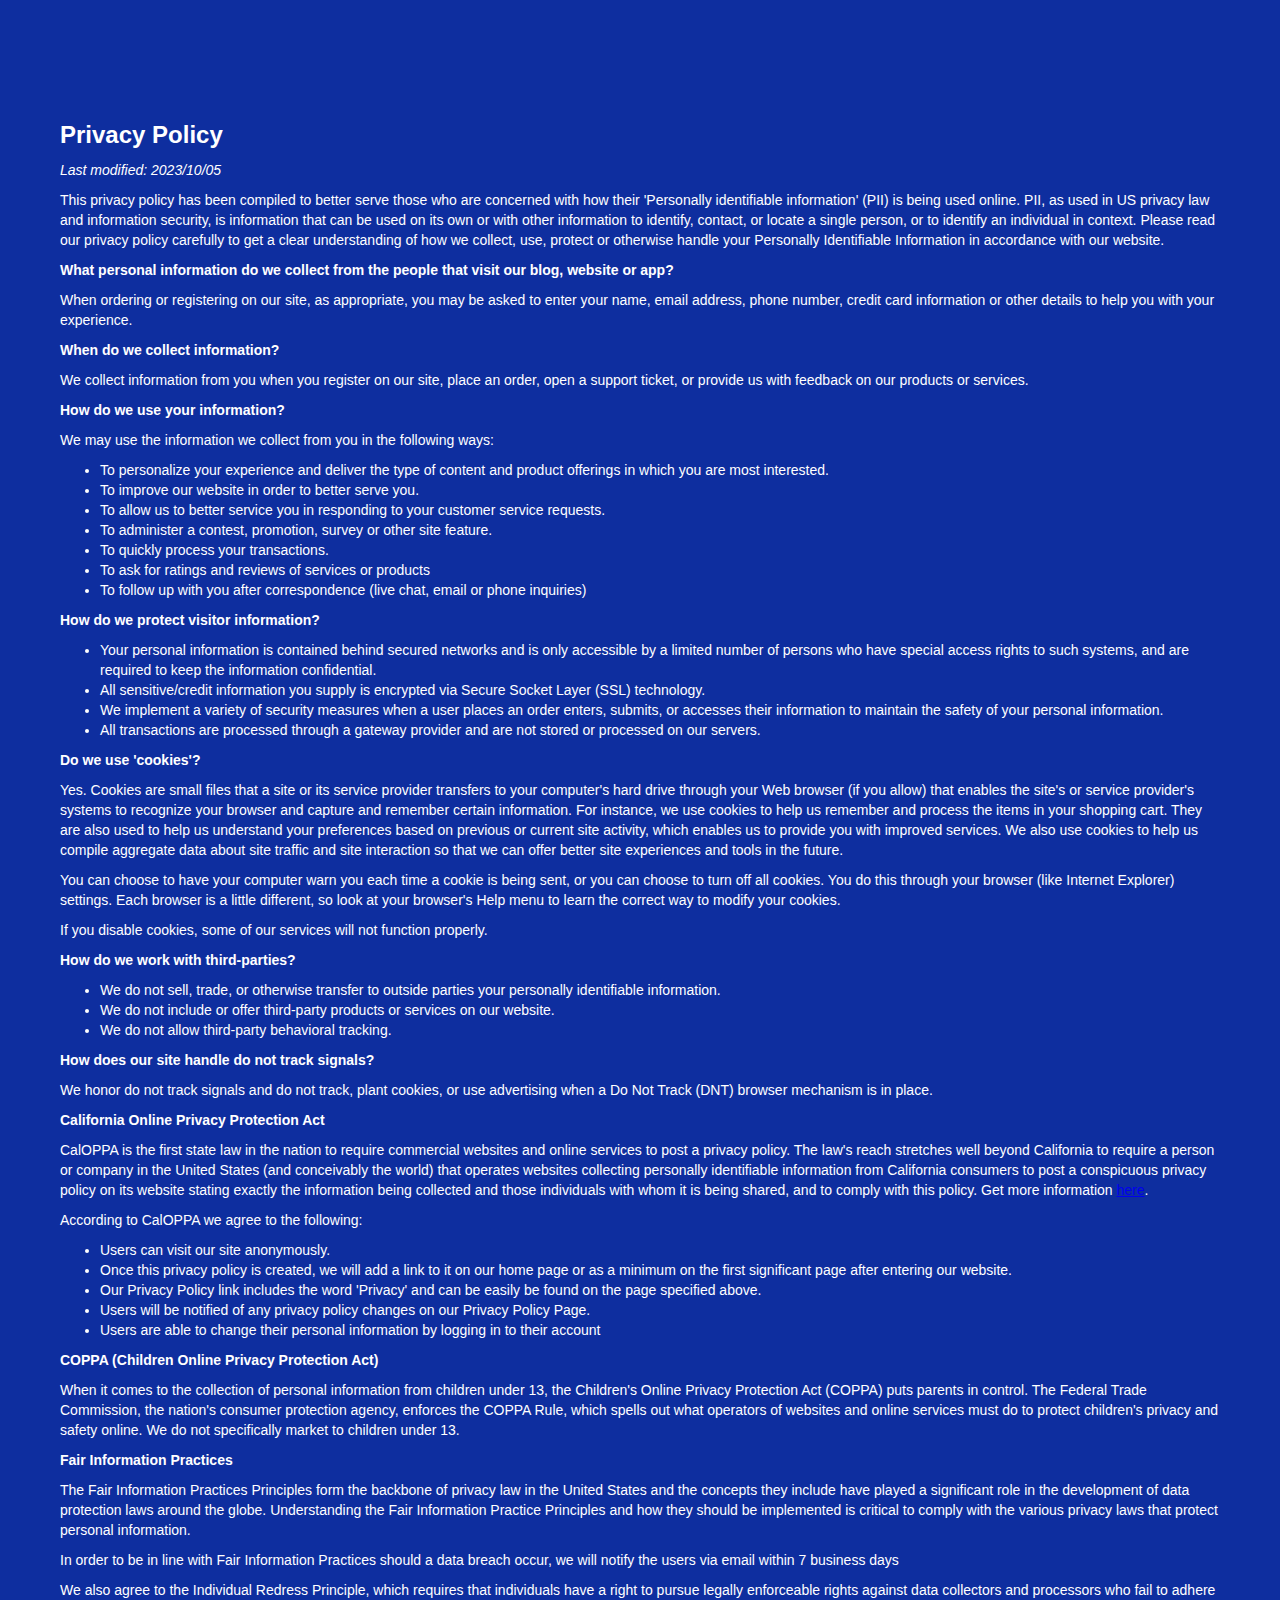
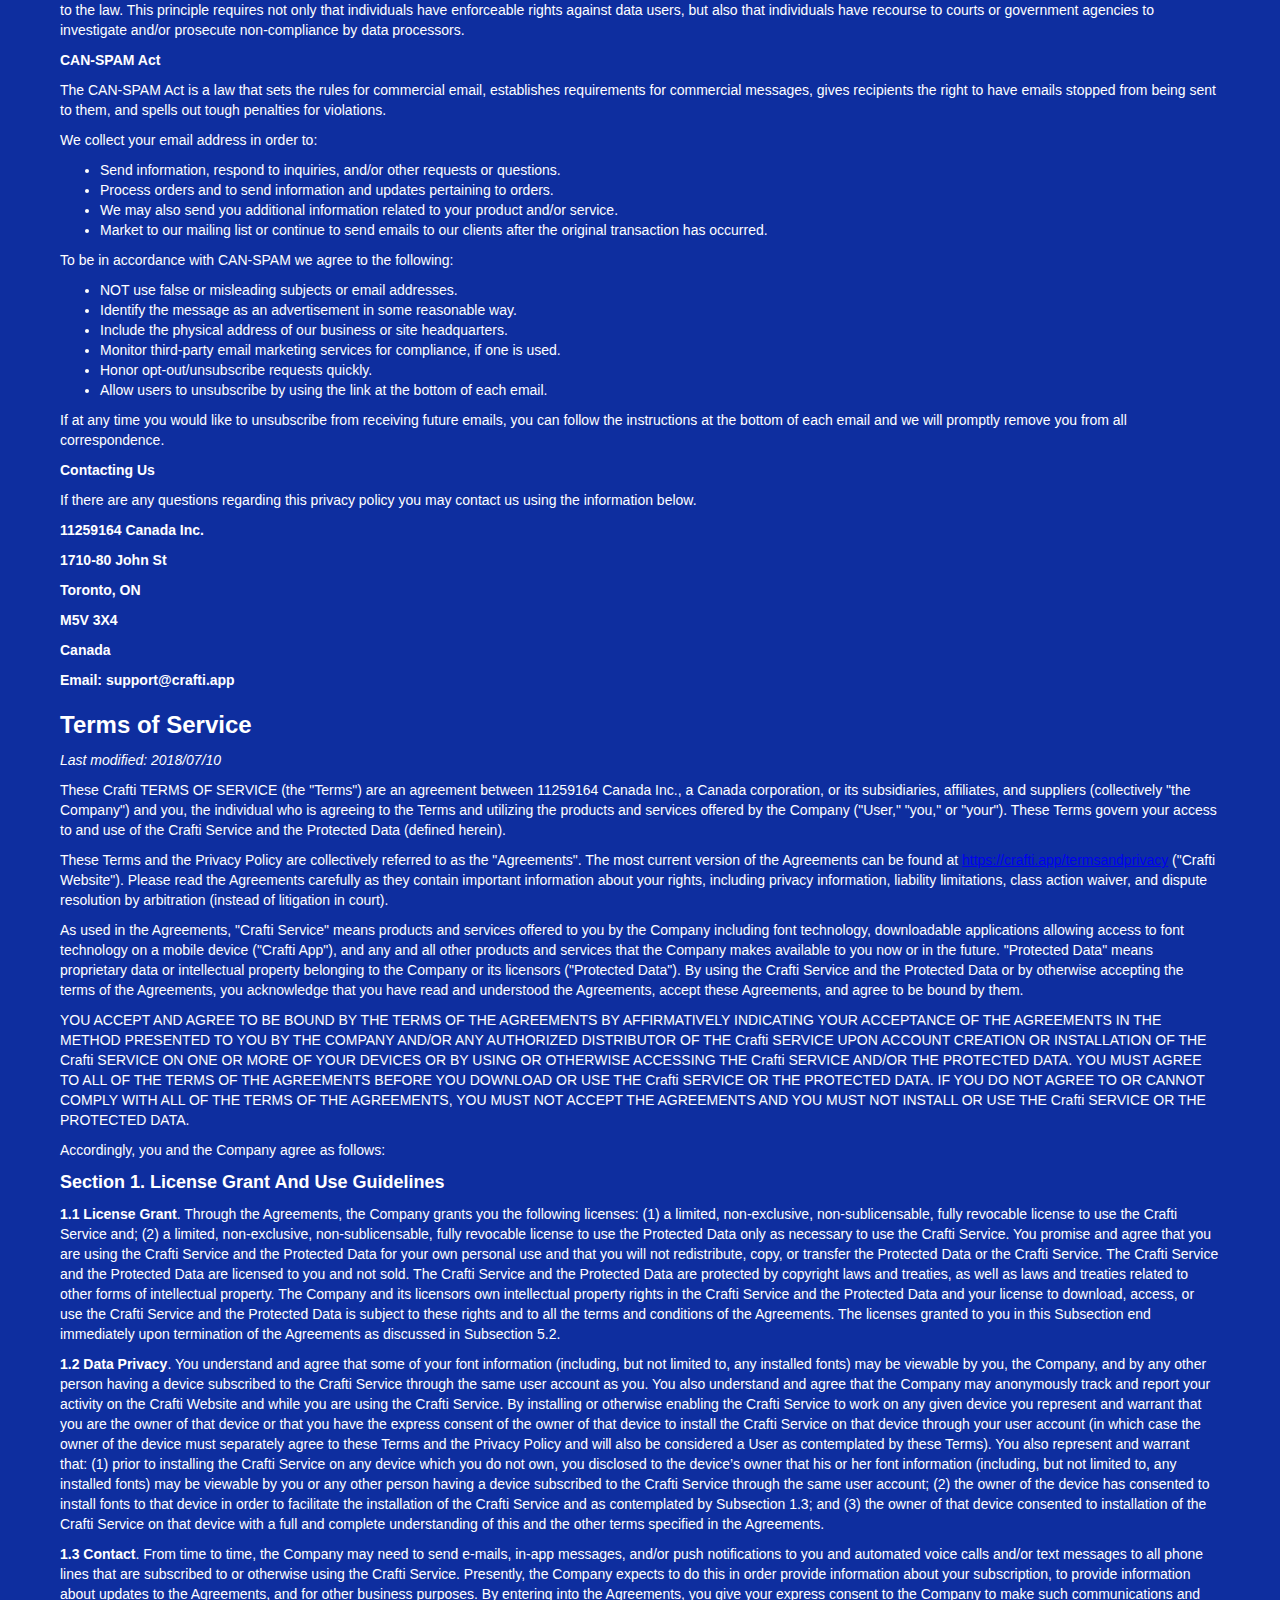
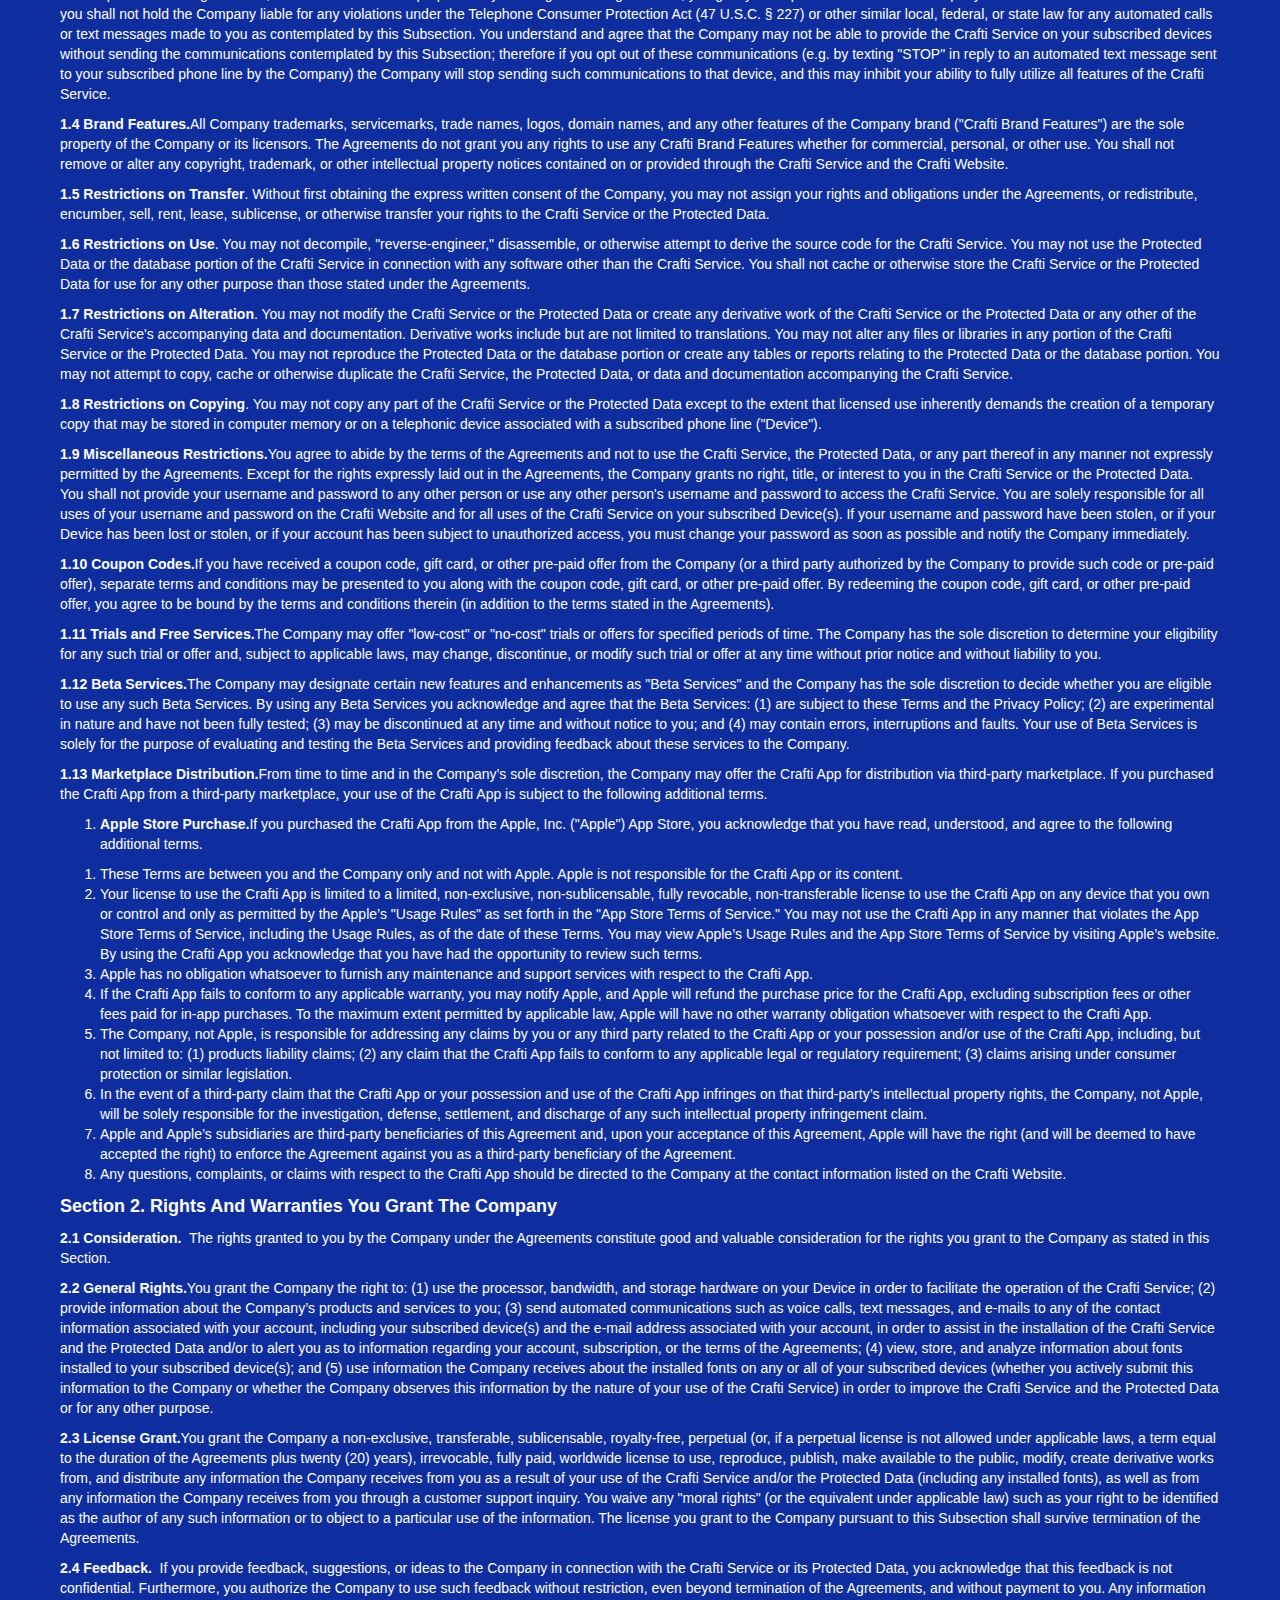
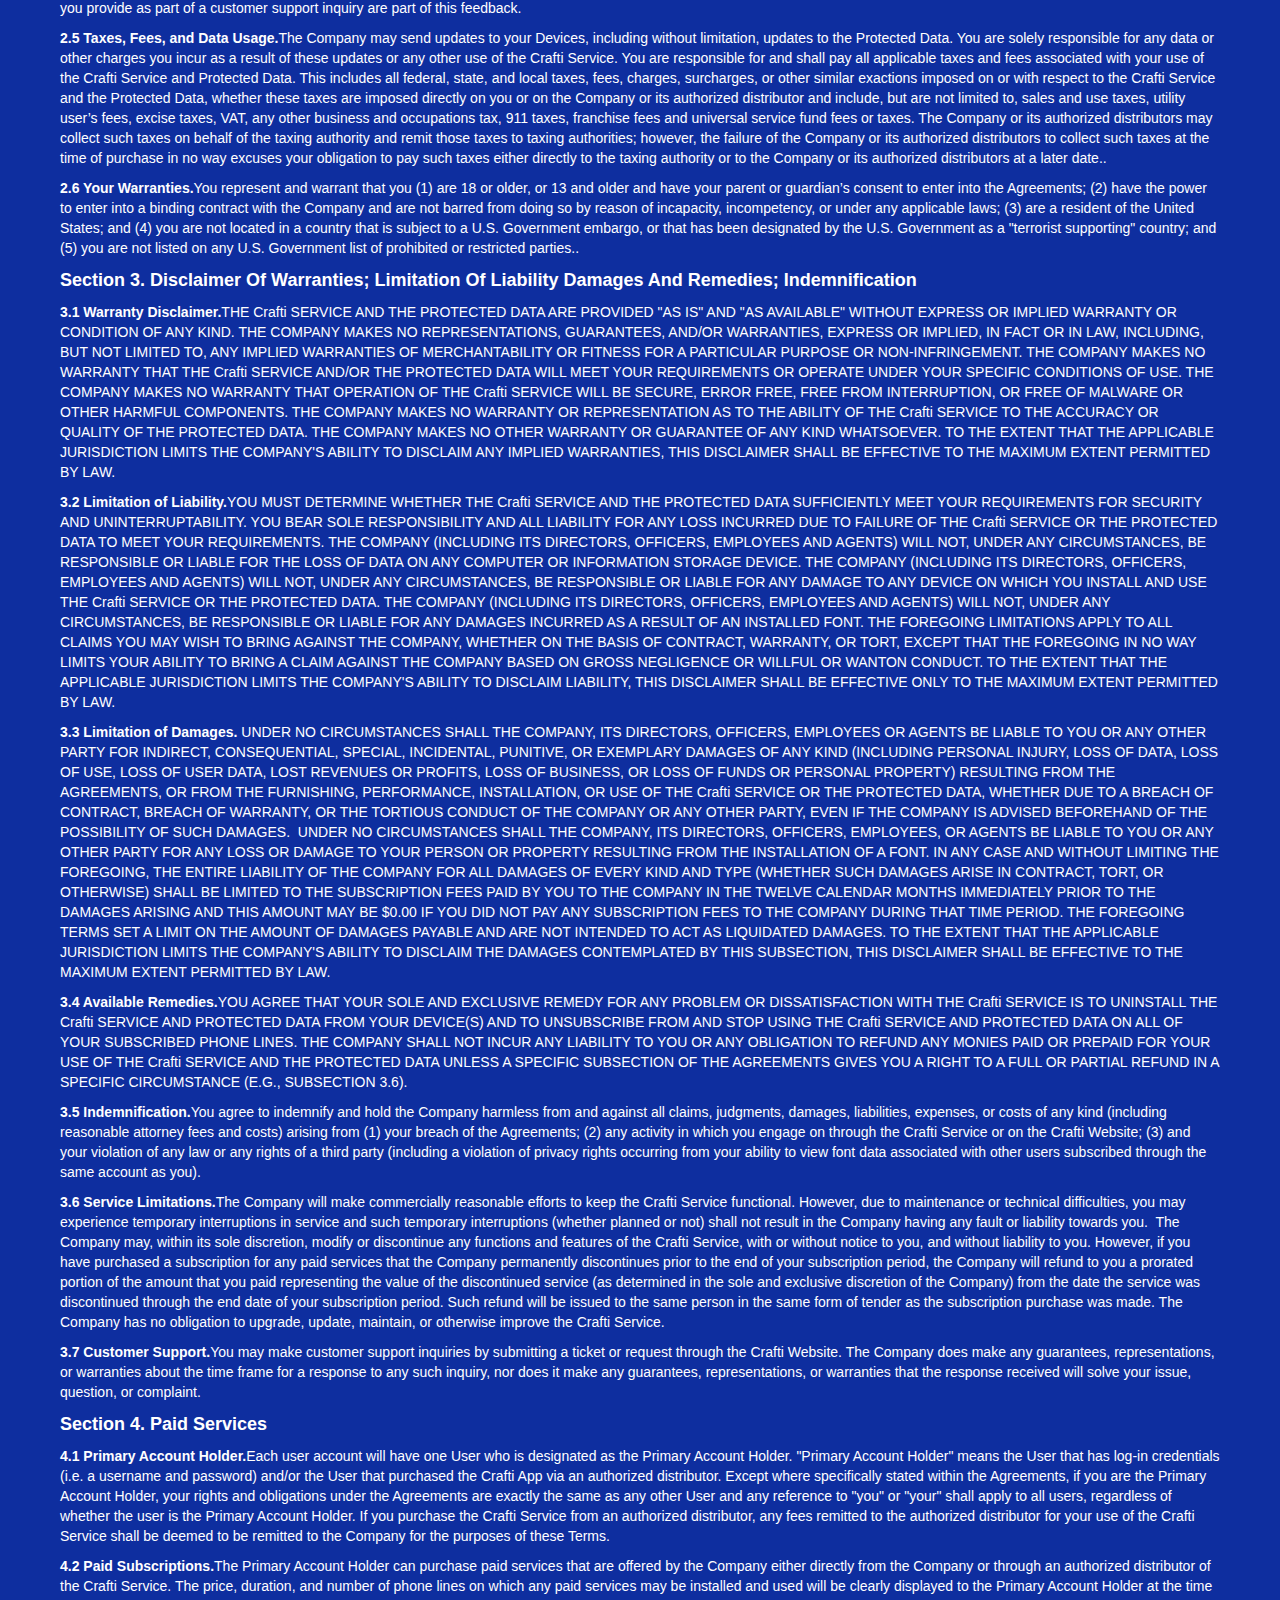
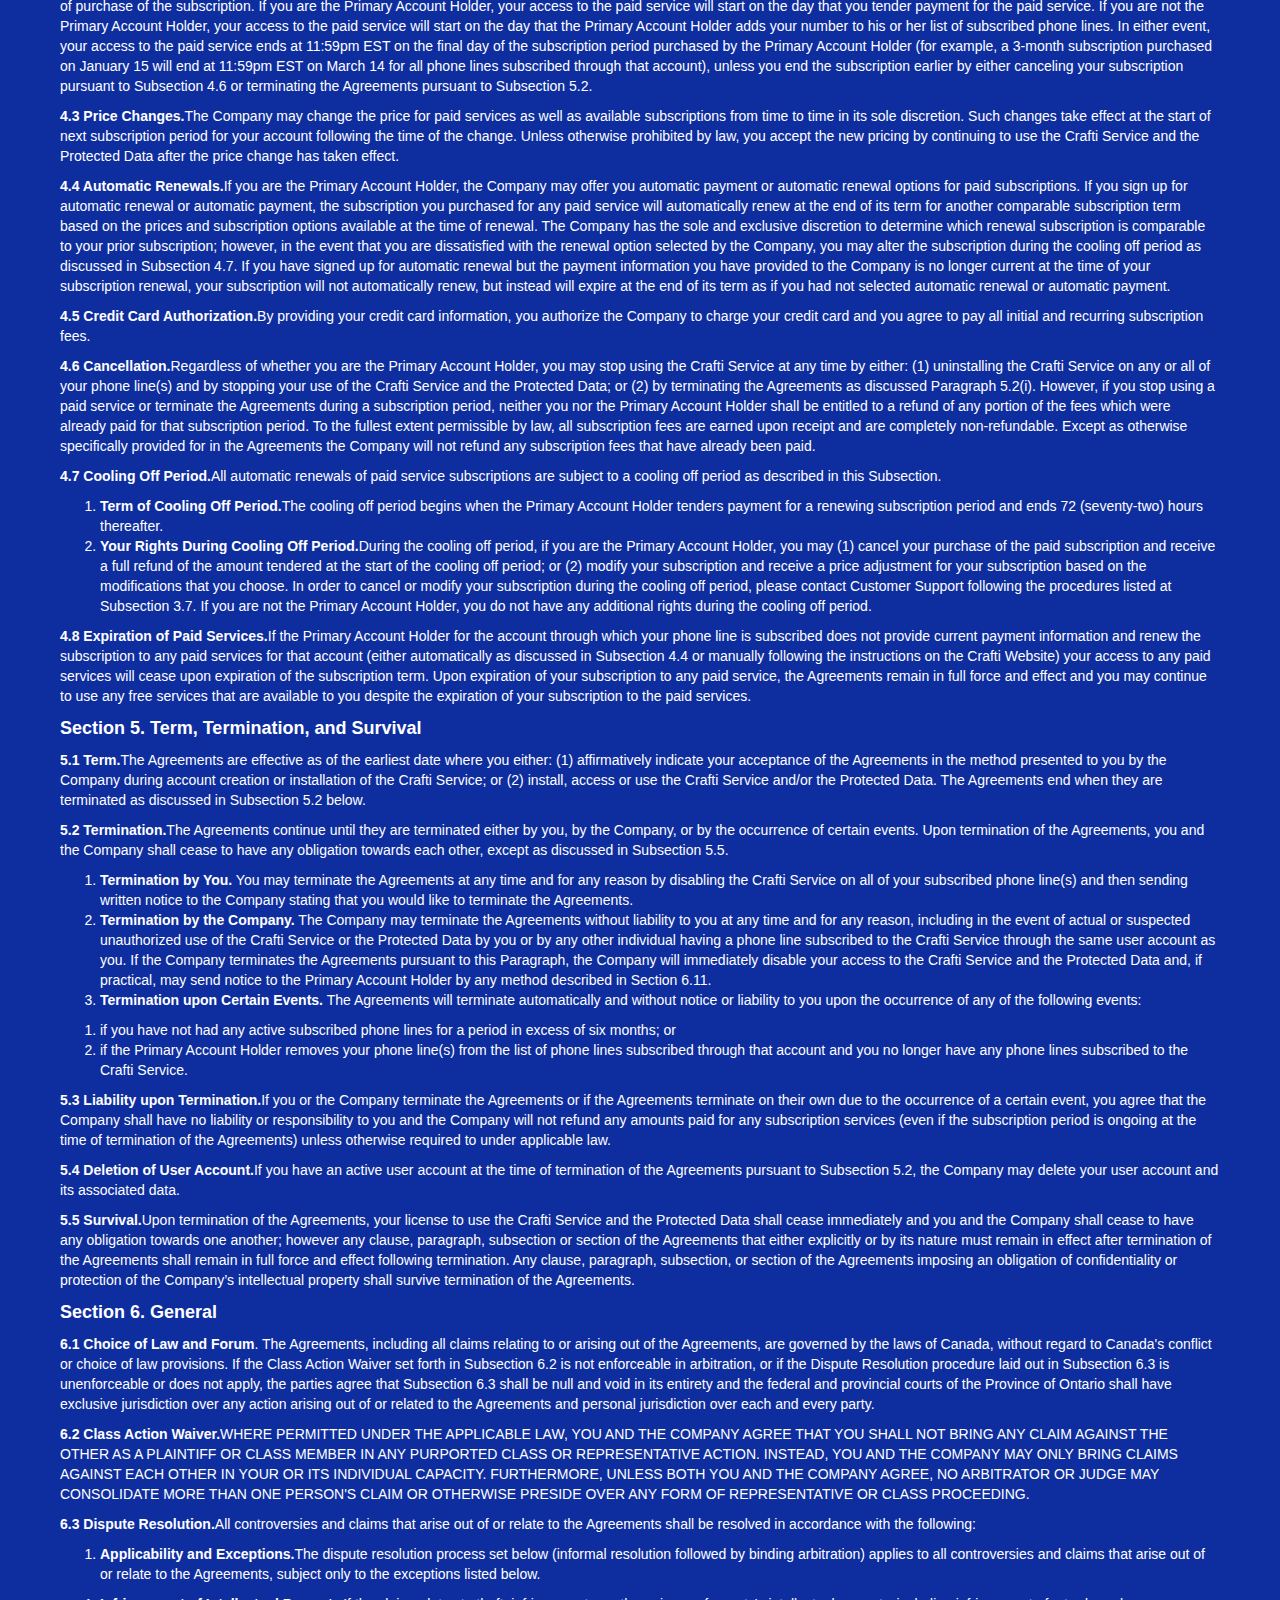
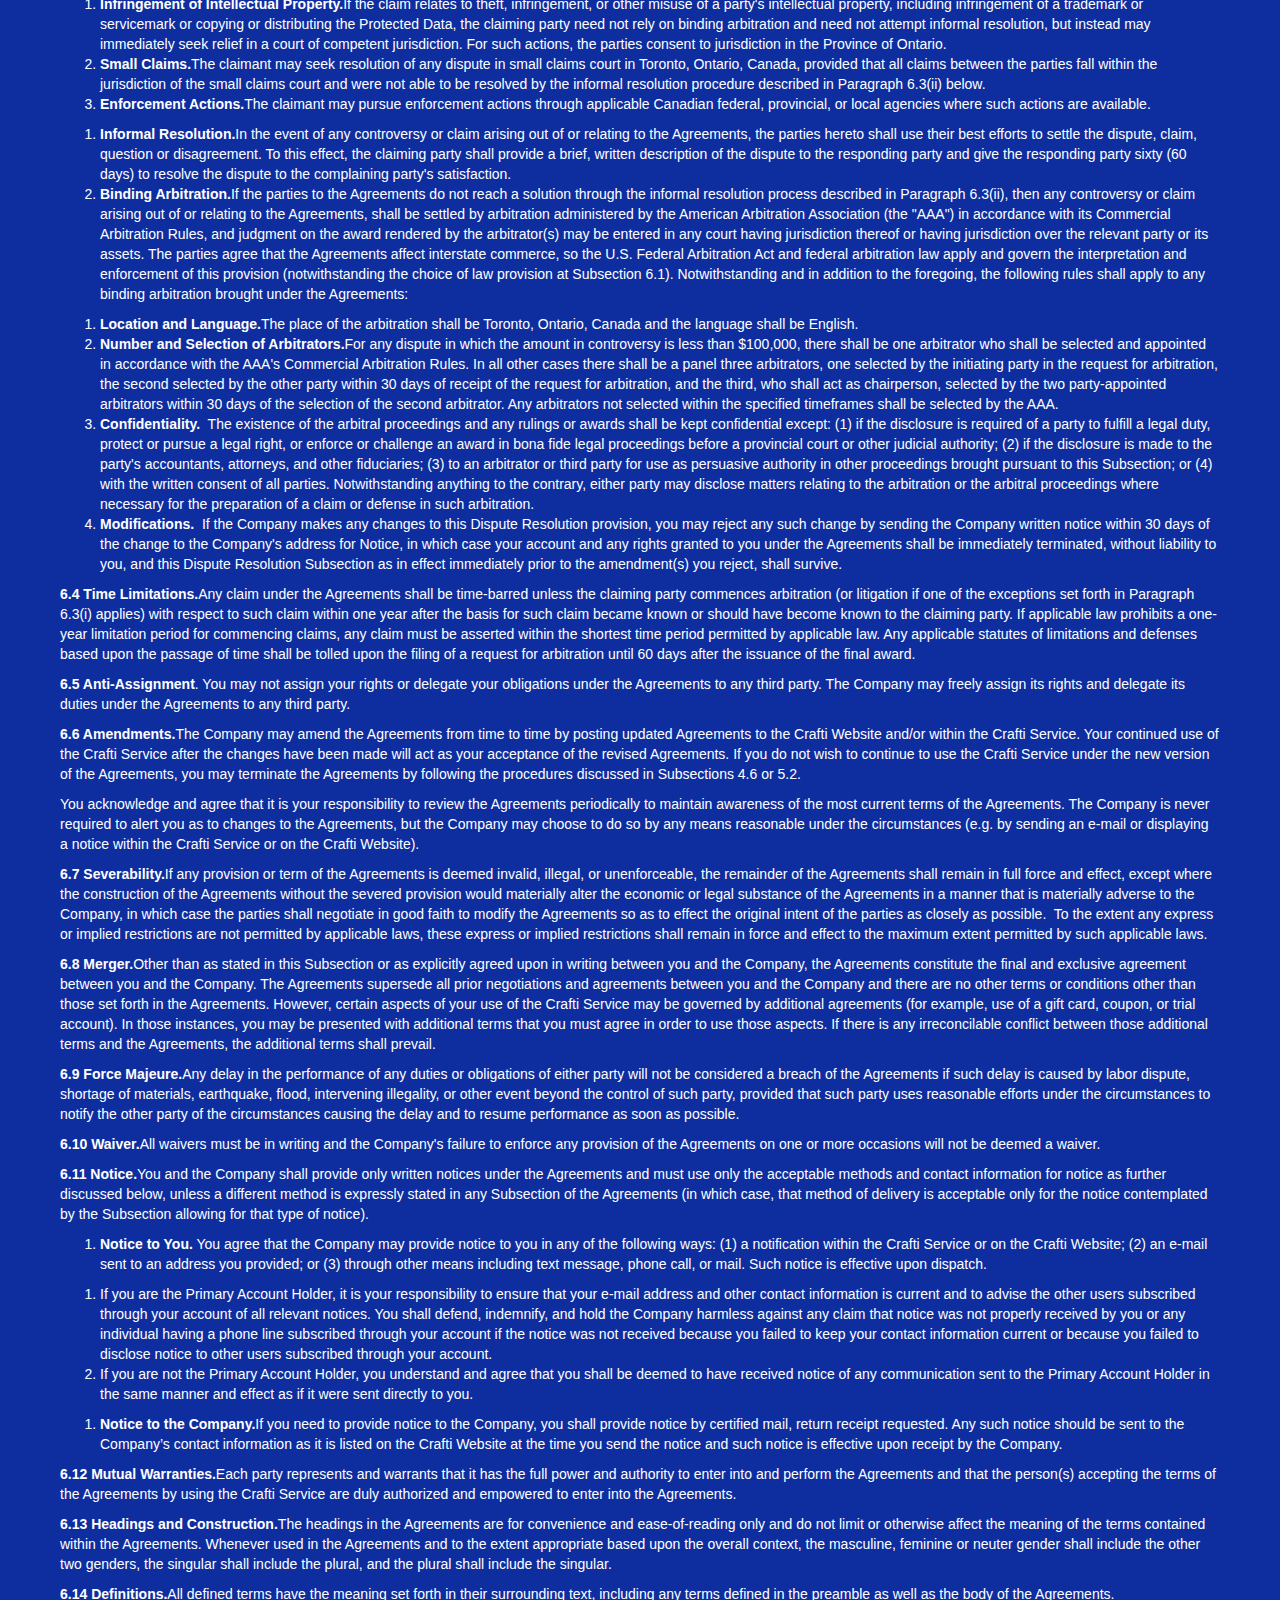
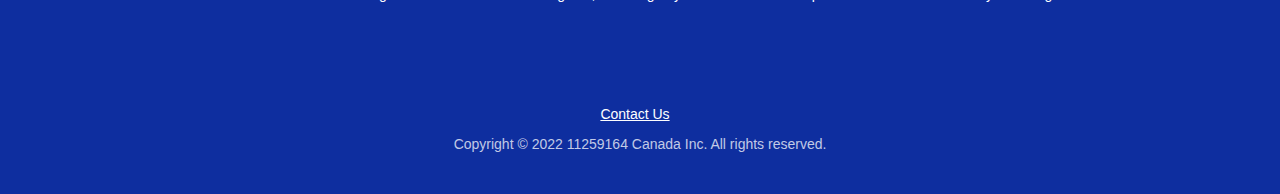
==== commit 3bd9331f: "brand change on terms page" ====
--- a/termsandprivacy.html
+++ b/termsandprivacy.html
@@ -13,7 +13,7 @@
         <meta content="Terms &amp; Privacy" property="og:title" />
         <meta content="Terms &amp; Privacy" property="twitter:title" />
         <meta content="width=device-width, initial-scale=1" name="viewport" />
-        <meta content="Scribe Fonts" name="generator" />
+        <meta content="Crafti" name="generator" />
         <link href="./files/main.css" rel="stylesheet" type="text/css" />
         <link rel="stylesheet" href="./files/css" media="all" />
         <script type="text/javascript">
@@ -56,7 +56,7 @@
         <header id="hero" class="hero wf-section">
             <div class="rich-text-block w-richtext">
                 <h3><strong>Privacy Policy</strong></h3>
-                <p><em>Last modified: 2022/01/27</em></p>
+                <p><em>Last modified: 2023/10/05</em></p>
                 <p>
                     This privacy policy has been compiled to better serve those
                     who are concerned with how their 'Personally identifiable
@@ -339,13 +339,13 @@
                 <h3><strong>Terms of Service</strong></h3>
                 <p><em>Last modified: 2018/07/10</em></p>
                 <p>
-                    These Scribe TERMS OF SERVICE (the "Terms") are an agreement
+                    These Crafti TERMS OF SERVICE (the "Terms") are an agreement
                     between 11259164 Canada Inc., a Canada corporation, or its
                     subsidiaries, affiliates, and suppliers (collectively "the
                     Company") and you, the individual who is agreeing to the
                     Terms and utilizing the products and services offered by the
                     Company ("User," "you," or "your"). These Terms govern your
-                    access to and use of the Scribe Service and the Protected
+                    access to and use of the Crafti Service and the Protected
                     Data (defined herein).
                 </p>
                 <p>
@@ -355,22 +355,22 @@
                     <a href="https://crafti.app/"
                         >https://crafti.app/termsandprivacy</a
                     >
-                    ("Scribe Website"). Please read the Agreements carefully as
+                    ("Crafti Website"). Please read the Agreements carefully as
                     they contain important information about your rights,
                     including privacy information, liability limitations, class
                     action waiver, and dispute resolution by arbitration
                     (instead of litigation in court).
                 </p>
                 <p>
-                    As used in the Agreements, "Scribe Service" means products
+                    As used in the Agreements, "Crafti Service" means products
                     and services offered to you by the Company including font
                     technology, downloadable applications allowing access to
-                    font technology on a mobile device ("Scribe App"), and any
+                    font technology on a mobile device ("Crafti App"), and any
                     and all other products and services that the Company makes
                     available to you now or in the future. "Protected Data"
                     means proprietary data or intellectual property belonging to
                     the Company or its licensors ("Protected Data"). By using
-                    the Scribe Service and the Protected Data or by otherwise
+                    the Crafti Service and the Protected Data or by otherwise
                     accepting the terms of the Agreements, you acknowledge that
                     you have read and understood the Agreements, accept these
                     Agreements, and agree to be bound by them.
@@ -379,15 +379,15 @@
                     YOU ACCEPT AND AGREE TO BE BOUND BY THE TERMS OF THE
                     AGREEMENTS BY AFFIRMATIVELY INDICATING YOUR ACCEPTANCE OF
                     THE AGREEMENTS IN THE METHOD PRESENTED TO YOU BY THE COMPANY
-                    AND/OR ANY AUTHORIZED DISTRIBUTOR OF THE Scribe SERVICE UPON
-                    ACCOUNT CREATION OR INSTALLATION OF THE Scribe SERVICE ON
+                    AND/OR ANY AUTHORIZED DISTRIBUTOR OF THE Crafti SERVICE UPON
+                    ACCOUNT CREATION OR INSTALLATION OF THE Crafti SERVICE ON
                     ONE OR MORE OF YOUR DEVICES OR BY USING OR OTHERWISE
-                    ACCESSING THE Scribe SERVICE AND/OR THE PROTECTED DATA. YOU
+                    ACCESSING THE Crafti SERVICE AND/OR THE PROTECTED DATA. YOU
                     MUST AGREE TO ALL OF THE TERMS OF THE AGREEMENTS BEFORE YOU
-                    DOWNLOAD OR USE THE Scribe SERVICE OR THE PROTECTED DATA. IF
+                    DOWNLOAD OR USE THE Crafti SERVICE OR THE PROTECTED DATA. IF
                     YOU DO NOT AGREE TO OR CANNOT COMPLY WITH ALL OF THE TERMS
                     OF THE AGREEMENTS, YOU MUST NOT ACCEPT THE AGREEMENTS AND
-                    YOU MUST NOT INSTALL OR USE THE Scribe SERVICE OR THE
+                    YOU MUST NOT INSTALL OR USE THE Crafti SERVICE OR THE
                     PROTECTED DATA.
                 </p>
                 <p>Accordingly, you and the Company agree as follows:</p>
@@ -398,20 +398,20 @@
                     <strong>1.1 License Grant</strong>. Through the Agreements,
                     the Company grants you the following licenses: (1) a
                     limited, non-exclusive, non-sublicensable, fully revocable
-                    license to use the Scribe Service and; (2) a limited,
+                    license to use the Crafti Service and; (2) a limited,
                     non-exclusive, non-sublicensable, fully revocable license to
-                    use the Protected Data only as necessary to use the Scribe
-                    Service. You promise and agree that you are using the Scribe
+                    use the Protected Data only as necessary to use the Crafti
+                    Service. You promise and agree that you are using the Crafti
                     Service and the Protected Data for your own personal use and
                     that you will not redistribute, copy, or transfer the
-                    Protected Data or the Scribe Service. The Scribe Service and
+                    Protected Data or the Crafti Service. The Crafti Service and
                     the Protected Data are licensed to you and not sold. The
-                    Scribe Service and the Protected Data are protected by
+                    Crafti Service and the Protected Data are protected by
                     copyright laws and treaties, as well as laws and treaties
                     related to other forms of intellectual property. The Company
                     and its licensors own intellectual property rights in the
-                    Scribe Service and the Protected Data and your license to
-                    download, access, or use the Scribe Service and the
+                    Crafti Service and the Protected Data and your license to
+                    download, access, or use the Crafti Service and the
                     Protected Data is subject to these rights and to all the
                     terms and conditions of the Agreements. The licenses granted
                     to you in this Subsection end immediately upon termination
@@ -422,28 +422,28 @@
                     that some of your font information (including, but not
                     limited to, any installed fonts) may be viewable by you, the
                     Company, and by any other person having a device subscribed
-                    to the Scribe Service through the same user account as you.
+                    to the Crafti Service through the same user account as you.
                     You also understand and agree that the Company may
-                    anonymously track and report your activity on the Scribe
-                    Website and while you are using the Scribe Service. By
-                    installing or otherwise enabling the Scribe Service to work
+                    anonymously track and report your activity on the Crafti
+                    Website and while you are using the Crafti Service. By
+                    installing or otherwise enabling the Crafti Service to work
                     on any given device you represent and warrant that you are
                     the owner of that device or that you have the express
-                    consent of the owner of that device to install the Scribe
+                    consent of the owner of that device to install the Crafti
                     Service on that device through your user account (in which
                     case the owner of the device must separately agree to these
                     Terms and the Privacy Policy and will also be considered a
                     User as contemplated by these Terms). You also represent and
-                    warrant that: (1) prior to installing the Scribe Service on
+                    warrant that: (1) prior to installing the Crafti Service on
                     any device which you do not own, you disclosed to the
                     device’s owner that his or her font information (including,
                     but not limited to, any installed fonts) may be viewable by
                     you or any other person having a device subscribed to the
-                    Scribe Service through the same user account; (2) the owner
+                    Crafti Service through the same user account; (2) the owner
                     of the device has consented to install fonts to that device
-                    in order to facilitate the installation of the Scribe
+                    in order to facilitate the installation of the Crafti
                     Service and as contemplated by Subsection 1.3; and (3) the
-                    owner of that device consented to installation of the Scribe
+                    owner of that device consented to installation of the Crafti
                     Service on that device with a full and complete
                     understanding of this and the other terms specified in the
                     Agreements.
@@ -453,7 +453,7 @@
                     may need to send e-mails, in-app messages, and/or push
                     notifications to you and automated voice calls and/or text
                     messages to all phone lines that are subscribed to or
-                    otherwise using the Scribe Service. Presently, the Company
+                    otherwise using the Crafti Service. Presently, the Company
                     expects to do this in order provide information about your
                     subscription, to provide information about updates to the
                     Agreements, and for other business purposes. By entering
@@ -464,25 +464,25 @@
                     local, federal, or state law for any automated calls or text
                     messages made to you as contemplated by this Subsection. You
                     understand and agree that the Company may not be able to
-                    provide the Scribe Service on your subscribed devices
+                    provide the Crafti Service on your subscribed devices
                     without sending the communications contemplated by this
                     Subsection; therefore if you opt out of these communications
                     (e.g. by texting "STOP" in reply to an automated text
                     message sent to your subscribed phone line by the Company)
                     the Company will stop sending such communications to that
                     device, and this may inhibit your ability to fully utilize
-                    all features of the Scribe Service.
+                    all features of the Crafti Service.
                 </p>
                 <p>
                     <strong>1.4 Brand Features.</strong>All Company trademarks,
                     servicemarks, trade names, logos, domain names, and any
-                    other features of the Company brand ("Scribe Brand
+                    other features of the Company brand ("Crafti Brand
                     Features") are the sole property of the Company or its
                     licensors. The Agreements do not grant you any rights to use
-                    any Scribe Brand Features whether for commercial, personal,
+                    any Crafti Brand Features whether for commercial, personal,
                     or other use. You shall not remove or alter any copyright,
                     trademark, or other intellectual property notices contained
-                    on or provided through the Scribe Service and the Scribe
+                    on or provided through the Crafti Service and the Crafti
                     Website.
                 </p>
                 <p>
@@ -490,37 +490,37 @@
                     obtaining the express written consent of the Company, you
                     may not assign your rights and obligations under the
                     Agreements, or redistribute, encumber, sell, rent, lease,
-                    sublicense, or otherwise transfer your rights to the Scribe
+                    sublicense, or otherwise transfer your rights to the Crafti
                     Service or the Protected Data.
                 </p>
                 <p>
                     <strong>1.6 Restrictions on Use</strong>. You may not
                     decompile, "reverse-engineer," disassemble, or otherwise
-                    attempt to derive the source code for the Scribe Service.
+                    attempt to derive the source code for the Crafti Service.
                     You may not use the Protected Data or the database portion
-                    of the Scribe Service in connection with any software other
-                    than the Scribe Service. You shall not cache or otherwise
-                    store the Scribe Service or the Protected Data for use for
+                    of the Crafti Service in connection with any software other
+                    than the Crafti Service. You shall not cache or otherwise
+                    store the Crafti Service or the Protected Data for use for
                     any other purpose than those stated under the Agreements.
                 </p>
                 <p>
                     <strong>1.7 Restrictions on Alteration</strong>. You may not
-                    modify the Scribe Service or the Protected Data or create
-                    any derivative work of the Scribe Service or the Protected
-                    Data or any other of the Scribe Service's accompanying data
+                    modify the Crafti Service or the Protected Data or create
+                    any derivative work of the Crafti Service or the Protected
+                    Data or any other of the Crafti Service's accompanying data
                     and documentation. Derivative works include but are not
                     limited to translations. You may not alter any files or
-                    libraries in any portion of the Scribe Service or the
+                    libraries in any portion of the Crafti Service or the
                     Protected Data. You may not reproduce the Protected Data or
                     the database portion or create any tables or reports
                     relating to the Protected Data or the database portion. You
                     may not attempt to copy, cache or otherwise duplicate the
-                    Scribe Service, the Protected Data, or data and
-                    documentation accompanying the Scribe Service.
+                    Crafti Service, the Protected Data, or data and
+                    documentation accompanying the Crafti Service.
                 </p>
                 <p>
                     <strong>1.8 Restrictions on Copying</strong>. You may not
-                    copy any part of the Scribe Service or the Protected Data
+                    copy any part of the Crafti Service or the Protected Data
                     except to the extent that licensed use inherently demands
                     the creation of a temporary copy that may be stored in
                     computer memory or on a telephonic device associated with a
@@ -529,16 +529,16 @@
                 <p>
                     <strong>1.9 Miscellaneous Restrictions.</strong>You agree to
                     abide by the terms of the Agreements and not to use the
-                    Scribe Service, the Protected Data, or any part thereof in
+                    Crafti Service, the Protected Data, or any part thereof in
                     any manner not expressly permitted by the Agreements. Except
                     for the rights expressly laid out in the Agreements, the
                     Company grants no right, title, or interest to you in the
-                    Scribe Service or the Protected Data. You shall not provide
+                    Crafti Service or the Protected Data. You shall not provide
                     your username and password to any other person or use any
-                    other person's username and password to access the Scribe
+                    other person's username and password to access the Crafti
                     Service. You are solely responsible for all uses of your
-                    username and password on the Scribe Website and for all uses
-                    of the Scribe Service on your subscribed Device(s). If your
+                    username and password on the Crafti Website and for all uses
+                    of the Crafti Service on your subscribed Device(s). If your
                     username and password have been stolen, or if your Device
                     has been lost or stolen, or if your account has been subject
                     to unauthorized access, you must change your password as
@@ -582,15 +582,15 @@
                 <p>
                     <strong>1.13 Marketplace Distribution.</strong>From time to
                     time and in the Company’s sole discretion, the Company may
-                    offer the Scribe App for distribution via third-party
-                    marketplace. If you purchased the Scribe App from a
-                    third-party marketplace, your use of the Scribe App is
+                    offer the Crafti App for distribution via third-party
+                    marketplace. If you purchased the Crafti App from a
+                    third-party marketplace, your use of the Crafti App is
                     subject to the following additional terms.
                 </p>
                 <ol role="list">
                     <li>
                         <strong>Apple Store Purchase.</strong>If you purchased
-                        the Scribe App from the Apple, Inc. ("Apple") App Store,
+                        the Crafti App from the Apple, Inc. ("Apple") App Store,
                         you acknowledge that you have read, understood, and
                         agree to the following additional terms.
                     </li>
@@ -598,50 +598,50 @@
                 <ol role="list">
                     <li>
                         These Terms are between you and the Company only and not
-                        with Apple. Apple is not responsible for the Scribe App
+                        with Apple. Apple is not responsible for the Crafti App
                         or its content.
                     </li>
                     <li>
-                        Your license to use the Scribe App is limited to a
+                        Your license to use the Crafti App is limited to a
                         limited, non-exclusive, non-sublicensable, fully
-                        revocable, non-transferable license to use the Scribe
+                        revocable, non-transferable license to use the Crafti
                         App on any device that you own or control and only as
                         permitted by the Apple’s "Usage Rules" as set forth in
                         the "App Store Terms of Service." You may not use the
-                        Scribe App in any manner that violates the App Store
+                        Crafti App in any manner that violates the App Store
                         Terms of Service, including the Usage Rules, as of the
                         date of these Terms. You may view Apple’s Usage Rules
                         and the App Store Terms of Service by visiting Apple’s
-                        website. By using the Scribe App you acknowledge that
+                        website. By using the Crafti App you acknowledge that
                         you have had the opportunity to review such terms.
                     </li>
                     <li>
                         Apple has no obligation whatsoever to furnish any
                         maintenance and support services with respect to the
-                        Scribe App.
-                    </li>
-                    <li>
-                        If the Scribe App fails to conform to any applicable
+                        Crafti App.
+                    </li>
+                    <li>
+                        If the Crafti App fails to conform to any applicable
                         warranty, you may notify Apple, and Apple will refund
-                        the purchase price for the Scribe App, excluding
+                        the purchase price for the Crafti App, excluding
                         subscription fees or other fees paid for in-app
                         purchases. To the maximum extent permitted by applicable
                         law, Apple will have no other warranty obligation
-                        whatsoever with respect to the Scribe App.
+                        whatsoever with respect to the Crafti App.
                     </li>
                     <li>
                         The Company, not Apple, is responsible for addressing
                         any claims by you or any third party related to the
-                        Scribe App or your possession and/or use of the Scribe
+                        Crafti App or your possession and/or use of the Crafti
                         App, including, but not limited to: (1) products
-                        liability claims; (2) any claim that the Scribe App
+                        liability claims; (2) any claim that the Crafti App
                         fails to conform to any applicable legal or regulatory
                         requirement; (3) claims arising under consumer
                         protection or similar legislation.
                     </li>
                     <li>
-                        In the event of a third-party claim that the Scribe App
-                        or your possession and use of the Scribe App infringes
+                        In the event of a third-party claim that the Crafti App
+                        or your possession and use of the Crafti App infringes
                         on that third-party’s intellectual property rights, the
                         Company, not Apple, will be solely responsible for the
                         investigation, defense, settlement, and discharge of any
@@ -657,8 +657,8 @@
                     </li>
                     <li>
                         Any questions, complaints, or claims with respect to the
-                        Scribe App should be directed to the Company at the
-                        contact information listed on the Scribe Website.
+                        Crafti App should be directed to the Company at the
+                        contact information listed on the Crafti Website.
                     </li>
                 </ol>
                 <h4>
@@ -677,13 +677,13 @@
                     <strong>2.2 General Rights.</strong>You grant the Company
                     the right to: (1) use the processor, bandwidth, and storage
                     hardware on your Device in order to facilitate the operation
-                    of the Scribe Service; (2) provide information about the
+                    of the Crafti Service; (2) provide information about the
                     Company’s products and services to you; (3) send automated
                     communications such as voice calls, text messages, and
                     e-mails to any of the contact information associated with
                     your account, including your subscribed device(s) and the
                     e-mail address associated with your account, in order to
-                    assist in the installation of the Scribe Service and the
+                    assist in the installation of the Crafti Service and the
                     Protected Data and/or to alert you as to information
                     regarding your account, subscription, or the terms of the
                     Agreements; (4) view, store, and analyze information about
@@ -692,7 +692,7 @@
                     on any or all of your subscribed devices (whether you
                     actively submit this information to the Company or whether
                     the Company observes this information by the nature of your
-                    use of the Scribe Service) in order to improve the Scribe
+                    use of the Crafti Service) in order to improve the Crafti
                     Service and the Protected Data or for any other purpose.
                 </p>
                 <p>
@@ -704,7 +704,7 @@
                     worldwide license to use, reproduce, publish, make available
                     to the public, modify, create derivative works from, and
                     distribute any information the Company receives from you as
-                    a result of your use of the Scribe Service and/or the
+                    a result of your use of the Crafti Service and/or the
                     Protected Data (including any installed fonts), as well as
                     from any information the Company receives from you through a
                     customer support inquiry. You waive any "moral rights" (or
@@ -717,7 +717,7 @@
                 <p>
                     <strong>2.4 Feedback.</strong>&nbsp; If you provide
                     feedback, suggestions, or ideas to the Company in connection
-                    with the Scribe Service or its Protected Data, you
+                    with the Crafti Service or its Protected Data, you
                     acknowledge that this feedback is not confidential.
                     Furthermore, you authorize the Company to use such feedback
                     without restriction, even beyond termination of the
@@ -730,13 +730,13 @@
                     may send updates to your Devices, including without
                     limitation, updates to the Protected Data. You are solely
                     responsible for any data or other charges you incur as a
-                    result of these updates or any other use of the Scribe
+                    result of these updates or any other use of the Crafti
                     Service. You are responsible for and shall pay all
                     applicable taxes and fees associated with your use of the
-                    Scribe Service and Protected Data. This includes all
+                    Crafti Service and Protected Data. This includes all
                     federal, state, and local taxes, fees, charges, surcharges,
                     or other similar exactions imposed on or with respect to the
-                    Scribe Service and the Protected Data, whether these taxes
+                    Crafti Service and the Protected Data, whether these taxes
                     are imposed directly on you or on the Company or its
                     authorized distributor and include, but are not limited to,
                     sales and use taxes, utility user’s fees, excise taxes, VAT,
@@ -771,7 +771,7 @@
                     >
                 </h4>
                 <p>
-                    <strong>3.1 Warranty Disclaimer.</strong>THE Scribe SERVICE
+                    <strong>3.1 Warranty Disclaimer.</strong>THE Crafti SERVICE
                     AND THE PROTECTED DATA ARE PROVIDED "AS IS" AND "AS
                     AVAILABLE" WITHOUT EXPRESS OR IMPLIED WARRANTY OR CONDITION
                     OF ANY KIND. THE COMPANY MAKES NO REPRESENTATIONS,
@@ -779,13 +779,13 @@
                     OR IN LAW, INCLUDING, BUT NOT LIMITED TO, ANY IMPLIED
                     WARRANTIES OF MERCHANTABILITY OR FITNESS FOR A PARTICULAR
                     PURPOSE OR NON-INFRINGEMENT. THE COMPANY MAKES NO WARRANTY
-                    THAT THE Scribe SERVICE AND/OR THE PROTECTED DATA WILL MEET
+                    THAT THE Crafti SERVICE AND/OR THE PROTECTED DATA WILL MEET
                     YOUR REQUIREMENTS OR OPERATE UNDER YOUR SPECIFIC CONDITIONS
                     OF USE. THE COMPANY MAKES NO WARRANTY THAT OPERATION OF THE
-                    Scribe SERVICE WILL BE SECURE, ERROR FREE, FREE FROM
+                    Crafti SERVICE WILL BE SECURE, ERROR FREE, FREE FROM
                     INTERRUPTION, OR FREE OF MALWARE OR OTHER HARMFUL
                     COMPONENTS. THE COMPANY MAKES NO WARRANTY OR REPRESENTATION
-                    AS TO THE ABILITY OF THE Scribe SERVICE TO THE ACCURACY OR
+                    AS TO THE ABILITY OF THE Crafti SERVICE TO THE ACCURACY OR
                     QUALITY OF THE PROTECTED DATA. THE COMPANY MAKES NO OTHER
                     WARRANTY OR GUARANTEE OF ANY KIND WHATSOEVER. TO THE EXTENT
                     THAT THE APPLICABLE JURISDICTION LIMITS THE COMPANY'S
@@ -794,10 +794,10 @@
                 </p>
                 <p>
                     <strong>3.2 Limitation of Liability.</strong>YOU MUST
-                    DETERMINE WHETHER THE Scribe SERVICE AND THE PROTECTED DATA
+                    DETERMINE WHETHER THE Crafti SERVICE AND THE PROTECTED DATA
                     SUFFICIENTLY MEET YOUR REQUIREMENTS FOR SECURITY AND
                     UNINTERRUPTABILITY. YOU BEAR SOLE RESPONSIBILITY AND ALL
-                    LIABILITY FOR ANY LOSS INCURRED DUE TO FAILURE OF THE Scribe
+                    LIABILITY FOR ANY LOSS INCURRED DUE TO FAILURE OF THE Crafti
                     SERVICE OR THE PROTECTED DATA TO MEET YOUR REQUIREMENTS. THE
                     COMPANY (INCLUDING ITS DIRECTORS, OFFICERS, EMPLOYEES AND
                     AGENTS) WILL NOT, UNDER ANY CIRCUMSTANCES, BE RESPONSIBLE OR
@@ -805,7 +805,7 @@
                     STORAGE DEVICE. THE COMPANY (INCLUDING ITS DIRECTORS,
                     OFFICERS, EMPLOYEES AND AGENTS) WILL NOT, UNDER ANY
                     CIRCUMSTANCES, BE RESPONSIBLE OR LIABLE FOR ANY DAMAGE TO
-                    ANY DEVICE ON WHICH YOU INSTALL AND USE THE Scribe SERVICE
+                    ANY DEVICE ON WHICH YOU INSTALL AND USE THE Crafti SERVICE
                     OR THE PROTECTED DATA. THE COMPANY (INCLUDING ITS DIRECTORS,
                     OFFICERS, EMPLOYEES AND AGENTS) WILL NOT, UNDER ANY
                     CIRCUMSTANCES, BE RESPONSIBLE OR LIABLE FOR ANY DAMAGES
@@ -829,7 +829,7 @@
                     LOSS OF DATA, LOSS OF USE, LOSS OF USER DATA, LOST REVENUES
                     OR PROFITS, LOSS OF BUSINESS, OR LOSS OF FUNDS OR PERSONAL
                     PROPERTY) RESULTING FROM THE AGREEMENTS, OR FROM THE
-                    FURNISHING, PERFORMANCE, INSTALLATION, OR USE OF THE Scribe
+                    FURNISHING, PERFORMANCE, INSTALLATION, OR USE OF THE Crafti
                     SERVICE OR THE PROTECTED DATA, WHETHER DUE TO A BREACH OF
                     CONTRACT, BREACH OF WARRANTY, OR THE TORTIOUS CONDUCT OF THE
                     COMPANY OR ANY OTHER PARTY, EVEN IF THE COMPANY IS ADVISED
@@ -855,12 +855,12 @@
                 <p>
                     <strong>3.4 Available Remedies.</strong>YOU AGREE THAT YOUR
                     SOLE AND EXCLUSIVE REMEDY FOR ANY PROBLEM OR DISSATISFACTION
-                    WITH THE Scribe SERVICE IS TO UNINSTALL THE Scribe SERVICE
+                    WITH THE Crafti SERVICE IS TO UNINSTALL THE Crafti SERVICE
                     AND PROTECTED DATA FROM YOUR DEVICE(S) AND TO UNSUBSCRIBE
-                    FROM AND STOP USING THE Scribe SERVICE AND PROTECTED DATA ON
+                    FROM AND STOP USING THE Crafti SERVICE AND PROTECTED DATA ON
                     ALL OF YOUR SUBSCRIBED PHONE LINES. THE COMPANY SHALL NOT
                     INCUR ANY LIABILITY TO YOU OR ANY OBLIGATION TO REFUND ANY
-                    MONIES PAID OR PREPAID FOR YOUR USE OF THE Scribe SERVICE
+                    MONIES PAID OR PREPAID FOR YOUR USE OF THE Crafti SERVICE
                     AND THE PROTECTED DATA UNLESS A SPECIFIC SUBSECTION OF THE
                     AGREEMENTS GIVES YOU A RIGHT TO A FULL OR PARTIAL REFUND IN
                     A SPECIFIC CIRCUMSTANCE (E.G., SUBSECTION 3.6).
@@ -871,8 +871,8 @@
                     judgments, damages, liabilities, expenses, or costs of any
                     kind (including reasonable attorney fees and costs) arising
                     from (1) your breach of the Agreements; (2) any activity in
-                    which you engage on through the Scribe Service or on the
-                    Scribe Website; (3) and your violation of any law or any
+                    which you engage on through the Crafti Service or on the
+                    Crafti Website; (3) and your violation of any law or any
                     rights of a third party (including a violation of privacy
                     rights occurring from your ability to view font data
                     associated with other users subscribed through the same
@@ -880,14 +880,14 @@
                 </p>
                 <p>
                     <strong>3.6 Service Limitations.</strong>The Company will
-                    make commercially reasonable efforts to keep the Scribe
+                    make commercially reasonable efforts to keep the Crafti
                     Service functional. However, due to maintenance or technical
                     difficulties, you may experience temporary interruptions in
                     service and such temporary interruptions (whether planned or
                     not) shall not result in the Company having any fault or
                     liability towards you.&nbsp; The Company may, within its
                     sole discretion, modify or discontinue any functions and
-                    features of the Scribe Service, with or without notice to
+                    features of the Crafti Service, with or without notice to
                     you, and without liability to you. However, if you have
                     purchased a subscription for any paid services that the
                     Company permanently discontinues prior to the end of your
@@ -899,12 +899,12 @@
                     subscription period. Such refund will be issued to the same
                     person in the same form of tender as the subscription
                     purchase was made. The Company has no obligation to upgrade,
-                    update, maintain, or otherwise improve the Scribe Service.
+                    update, maintain, or otherwise improve the Crafti Service.
                 </p>
                 <p>
                     <strong>3.7 Customer Support.</strong>You may make customer
                     support inquiries by submitting a ticket or request through
-                    the Scribe Website. The Company does make any guarantees,
+                    the Crafti Website. The Company does make any guarantees,
                     representations, or warranties about the time frame for a
                     response to any such inquiry, nor does it make any
                     guarantees, representations, or warranties that the response
@@ -916,15 +916,15 @@
                     account will have one User who is designated as the Primary
                     Account Holder. "Primary Account Holder" means the User that
                     has log-in credentials (i.e. a username and password) and/or
-                    the User that purchased the Scribe App via an authorized
+                    the User that purchased the Crafti App via an authorized
                     distributor. Except where specifically stated within the
                     Agreements, if you are the Primary Account Holder, your
                     rights and obligations under the Agreements are exactly the
                     same as any other User and any reference to "you" or "your"
                     shall apply to all users, regardless of whether the user is
-                    the Primary Account Holder. If you purchase the Scribe
+                    the Primary Account Holder. If you purchase the Crafti
                     Service from an authorized distributor, any fees remitted to
-                    the authorized distributor for your use of the Scribe
+                    the authorized distributor for your use of the Crafti
                     Service shall be deemed to be remitted to the Company for
                     the purposes of these Terms.
                 </p>
@@ -932,7 +932,7 @@
                     <strong>4.2 Paid Subscriptions.</strong>The Primary Account
                     Holder can purchase paid services that are offered by the
                     Company either directly from the Company or through an
-                    authorized distributor of the Scribe Service. The price,
+                    authorized distributor of the Crafti Service. The price,
                     duration, and number of phone lines on which any paid
                     services may be installed and used will be clearly displayed
                     to the Primary Account Holder at the time of purchase of the
@@ -959,7 +959,7 @@
                     changes take effect at the start of next subscription period
                     for your account following the time of the change. Unless
                     otherwise prohibited by law, you accept the new pricing by
-                    continuing to use the Scribe Service and the Protected Data
+                    continuing to use the Crafti Service and the Protected Data
                     after the price change has taken effect.
                 </p>
                 <p>
@@ -993,9 +993,9 @@
                 <p>
                     <strong>4.6 Cancellation.</strong>Regardless of whether you
                     are the Primary Account Holder, you may stop using the
-                    Scribe Service at any time by either: (1) uninstalling the
-                    Scribe Service on any or all of your phone line(s) and by
-                    stopping your use of the Scribe Service and the Protected
+                    Crafti Service at any time by either: (1) uninstalling the
+                    Crafti Service on any or all of your phone line(s) and by
+                    stopping your use of the Crafti Service and the Protected
                     Data; or (2) by terminating the Agreements as discussed
                     Paragraph 5.2(i). However, if you stop using a paid service
                     or terminate the Agreements during a subscription period,
@@ -1043,7 +1043,7 @@
                     information and renew the subscription to any paid services
                     for that account (either automatically as discussed in
                     Subsection 4.4 or manually following the instructions on the
-                    Scribe Website) your access to any paid services will cease
+                    Crafti Website) your access to any paid services will cease
                     upon expiration of the subscription term. Upon expiration of
                     your subscription to any paid service, the Agreements remain
                     in full force and effect and you may continue to use any
@@ -1058,8 +1058,8 @@
                     the earliest date where you either: (1) affirmatively
                     indicate your acceptance of the Agreements in the method
                     presented to you by the Company during account creation or
-                    installation of the Scribe Service; or (2) install, access
-                    or use the Scribe Service and/or the Protected Data. The
+                    installation of the Crafti Service; or (2) install, access
+                    or use the Crafti Service and/or the Protected Data. The
                     Agreements end when they are terminated as discussed in
                     Subsection 5.2 below.
                 </p>
@@ -1075,7 +1075,7 @@
                     <li>
                         <strong>Termination by You.</strong> You may terminate
                         the Agreements at any time and for any reason by
-                        disabling the Scribe Service on all of your subscribed
+                        disabling the Crafti Service on all of your subscribed
                         phone line(s) and then sending written notice to the
                         Company stating that you would like to terminate the
                         Agreements.
@@ -1084,13 +1084,13 @@
                         <strong>Termination by the Company.</strong> The Company
                         may terminate the Agreements without liability to you at
                         any time and for any reason, including in the event of
-                        actual or suspected unauthorized use of the Scribe
+                        actual or suspected unauthorized use of the Crafti
                         Service or the Protected Data by you or by any other
-                        individual having a phone line subscribed to the Scribe
+                        individual having a phone line subscribed to the Crafti
                         Service through the same user account as you. If the
                         Company terminates the Agreements pursuant to this
                         Paragraph, the Company will immediately disable your
-                        access to the Scribe Service and the Protected Data and,
+                        access to the Crafti Service and the Protected Data and,
                         if practical, may send notice to the Primary Account
                         Holder by any method described in Section 6.11.
                     </li>
@@ -1110,7 +1110,7 @@
                         if the Primary Account Holder removes your phone line(s)
                         from the list of phone lines subscribed through that
                         account and you no longer have any phone lines
-                        subscribed to the Scribe Service.
+                        subscribed to the Crafti Service.
                     </li>
                 </ol>
                 <p>
@@ -1132,7 +1132,7 @@
                 </p>
                 <p>
                     <strong>5.5 Survival.</strong>Upon termination of the
-                    Agreements, your license to use the Scribe Service and the
+                    Agreements, your license to use the Crafti Service and the
                     Protected Data shall cease immediately and you and the
                     Company shall cease to have any obligation towards one
                     another; however any clause, paragraph, subsection or
@@ -1328,10 +1328,10 @@
                 <p>
                     <strong>6.6 Amendments.</strong>The Company may amend the
                     Agreements from time to time by posting updated Agreements
-                    to the Scribe Website and/or within the Scribe Service. Your
-                    continued use of the Scribe Service after the changes have
+                    to the Crafti Website and/or within the Crafti Service. Your
+                    continued use of the Crafti Service after the changes have
                     been made will act as your acceptance of the revised
-                    Agreements. If you do not wish to continue to use the Scribe
+                    Agreements. If you do not wish to continue to use the Crafti
                     Service under the new version of the Agreements, you may
                     terminate the Agreements by following the procedures
                     discussed in Subsections 4.6 or 5.2.
@@ -1343,8 +1343,8 @@
                     never required to alert you as to changes to the Agreements,
                     but the Company may choose to do so by any means reasonable
                     under the circumstances (e.g. by sending an e-mail or
-                    displaying a notice within the Scribe Service or on the
-                    Scribe Website).
+                    displaying a notice within the Crafti Service or on the
+                    Crafti Website).
                 </p>
                 <p>
                     <strong>6.7 Severability.</strong>If any provision or term
@@ -1370,7 +1370,7 @@
                     Agreements supersede all prior negotiations and agreements
                     between you and the Company and there are no other terms or
                     conditions other than those set forth in the Agreements.
-                    However, certain aspects of your use of the Scribe Service
+                    However, certain aspects of your use of the Crafti Service
                     may be governed by additional agreements (for example, use
                     of a gift card, coupon, or trial account). In those
                     instances, you may be presented with additional terms that
@@ -1409,8 +1409,8 @@
                     <li>
                         <strong>Notice to You.</strong> You agree that the
                         Company may provide notice to you in any of the
-                        following ways: (1) a notification within the Scribe
-                        Service or on the Scribe Website; (2) an e-mail sent to
+                        following ways: (1) a notification within the Crafti
+                        Service or on the Crafti Website; (2) an e-mail sent to
                         an address you provided; or (3) through other means
                         including text message, phone call, or mail. Such notice
                         is effective upon dispatch.
@@ -1444,7 +1444,7 @@
                         provide notice to the Company, you shall provide notice
                         by certified mail, return receipt requested. Any such
                         notice should be sent to the Company’s contact
-                        information as it is listed on the Scribe Website at the
+                        information as it is listed on the Crafti Website at the
                         time you send the notice and such notice is effective
                         upon receipt by the Company.
                     </li>
@@ -1454,7 +1454,7 @@
                     represents and warrants that it has the full power and
                     authority to enter into and perform the Agreements and that
                     the person(s) accepting the terms of the Agreements by using
-                    the Scribe Service are duly authorized and empowered to
+                    the Crafti Service are duly authorized and empowered to
                     enter into the Agreements.
                 </p>
                 <p>
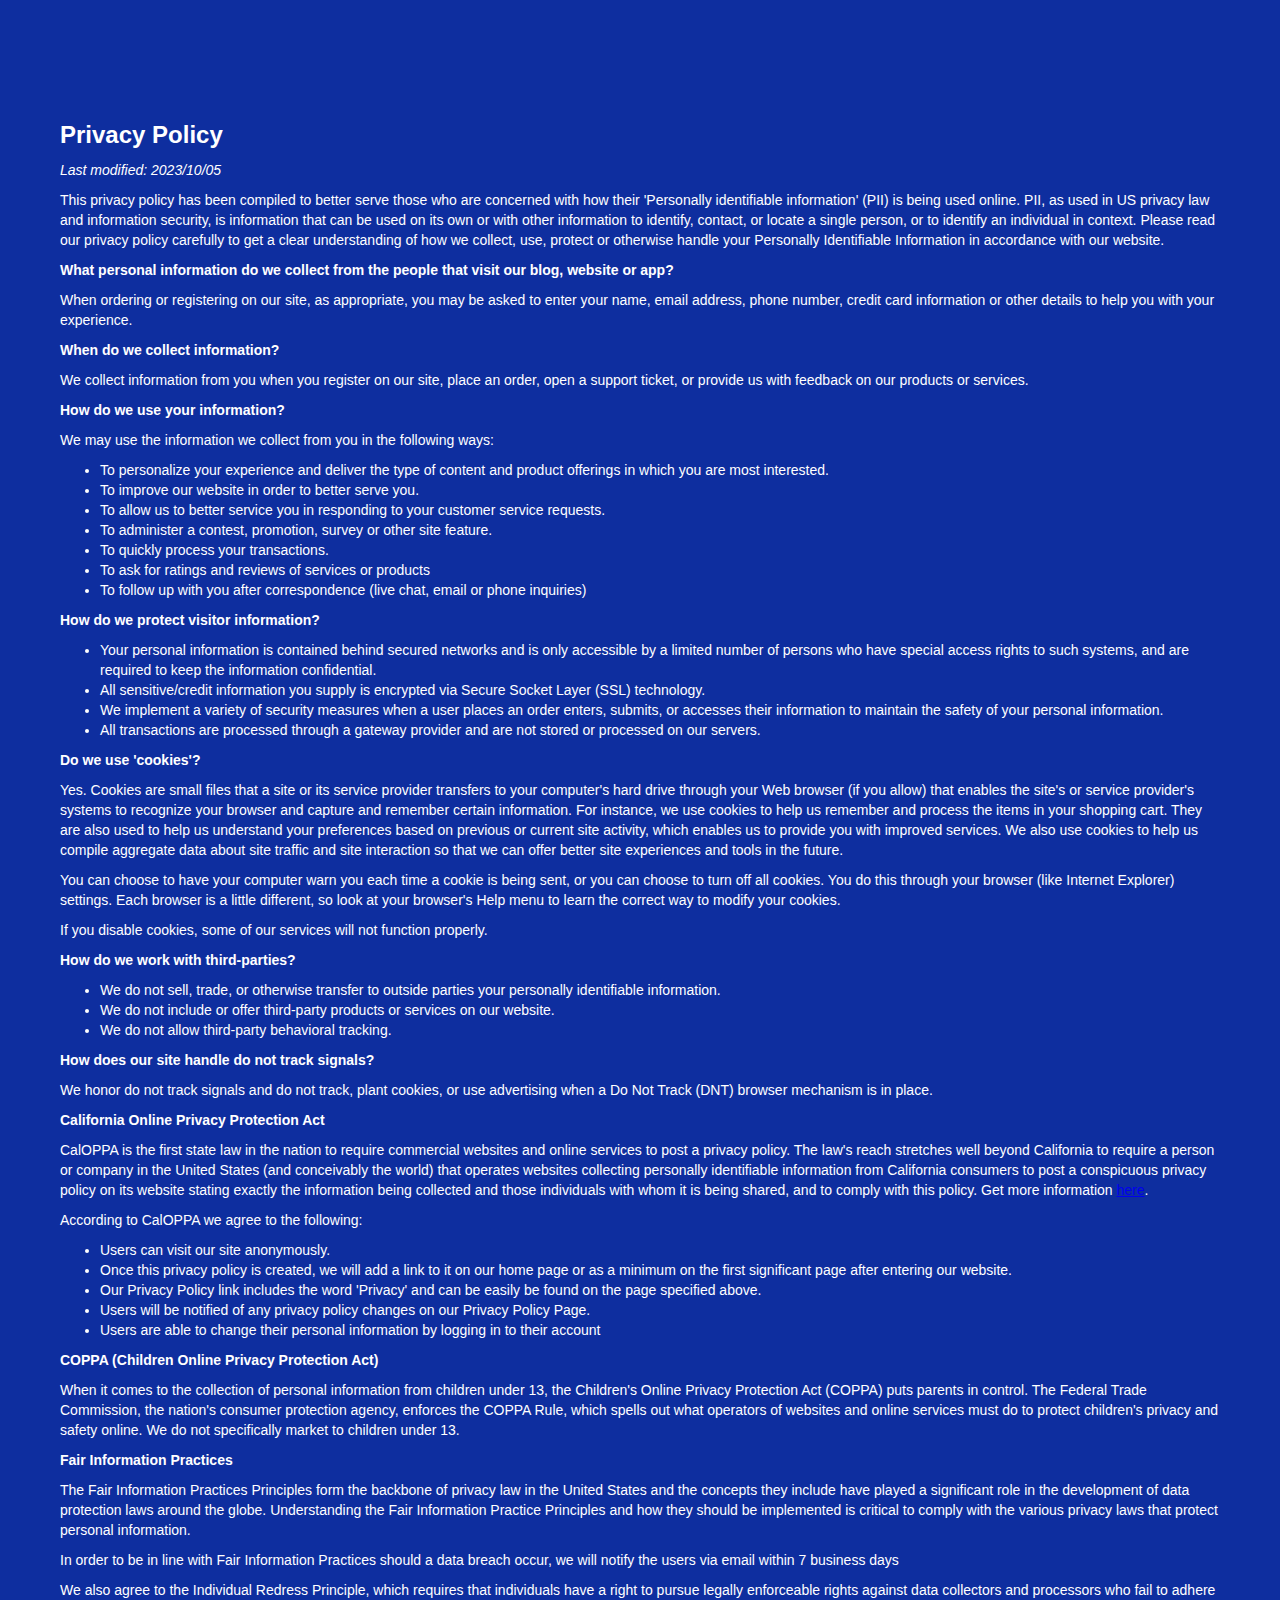
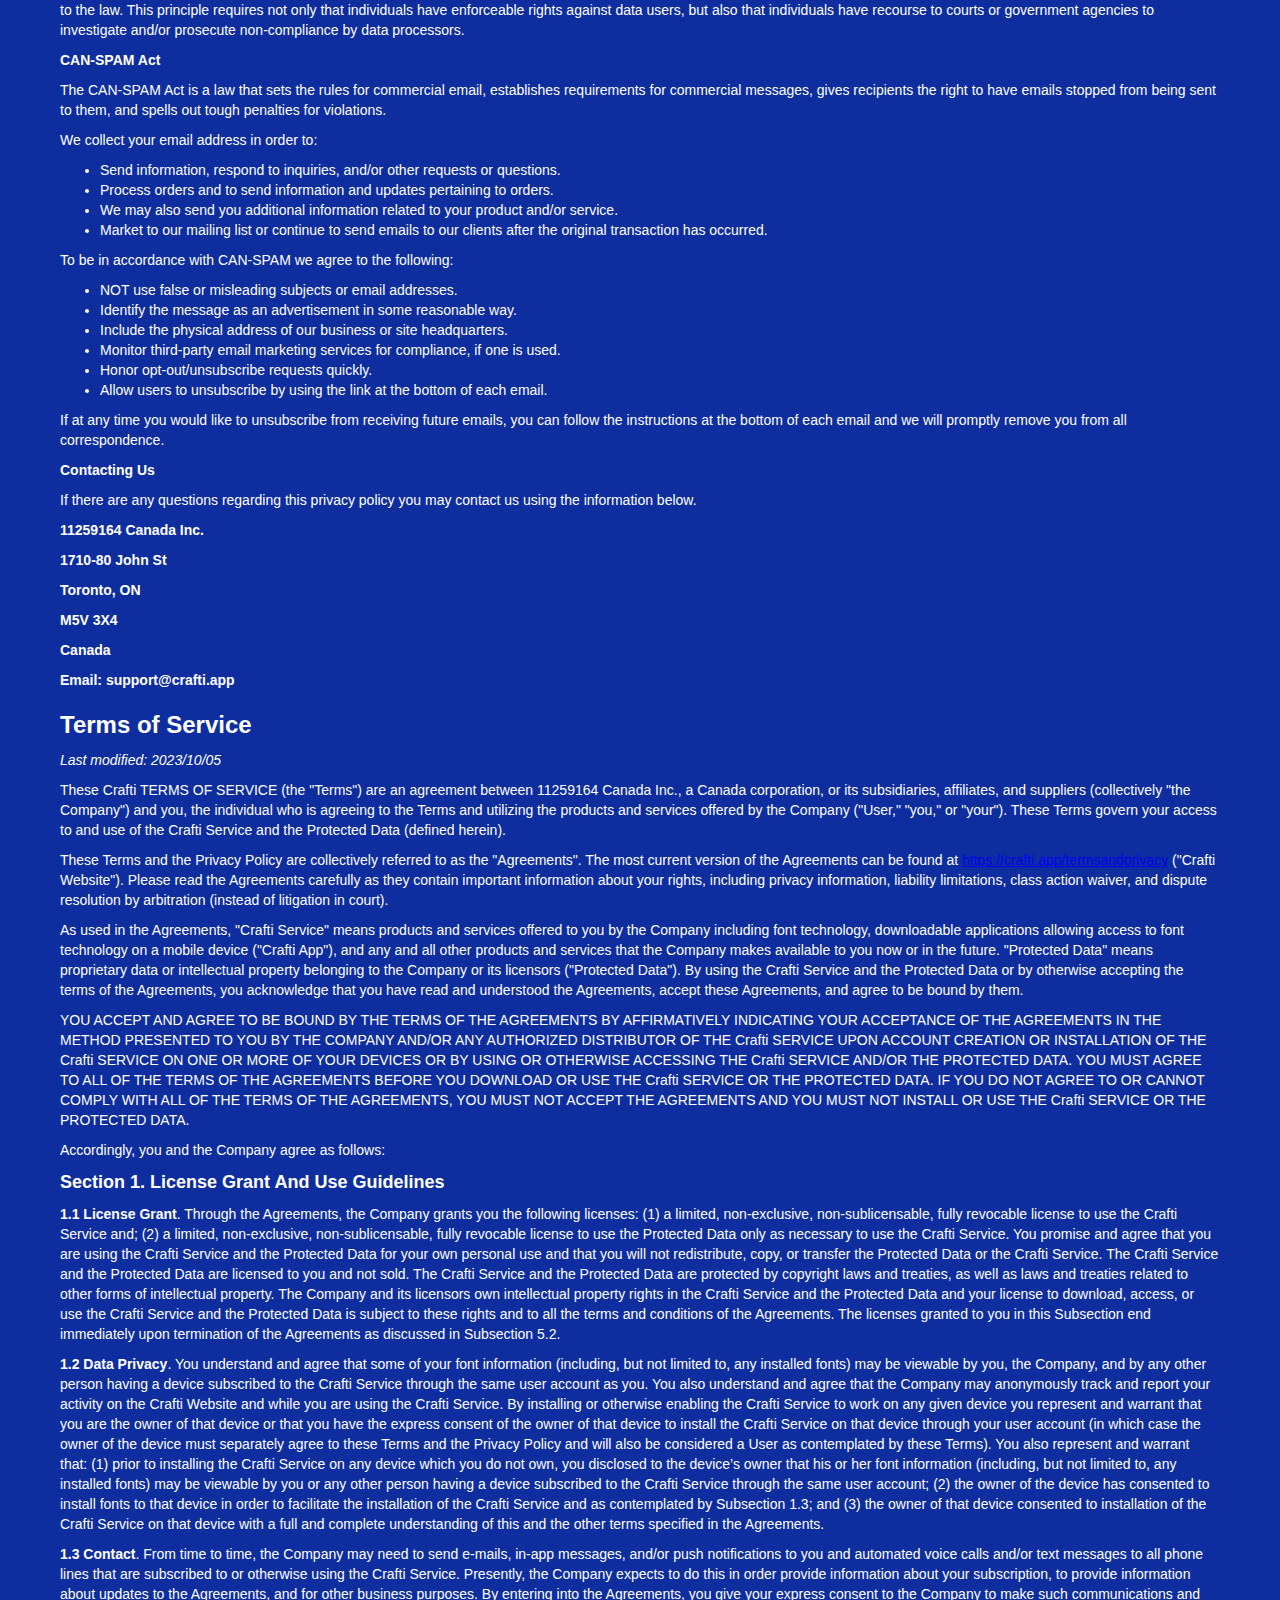
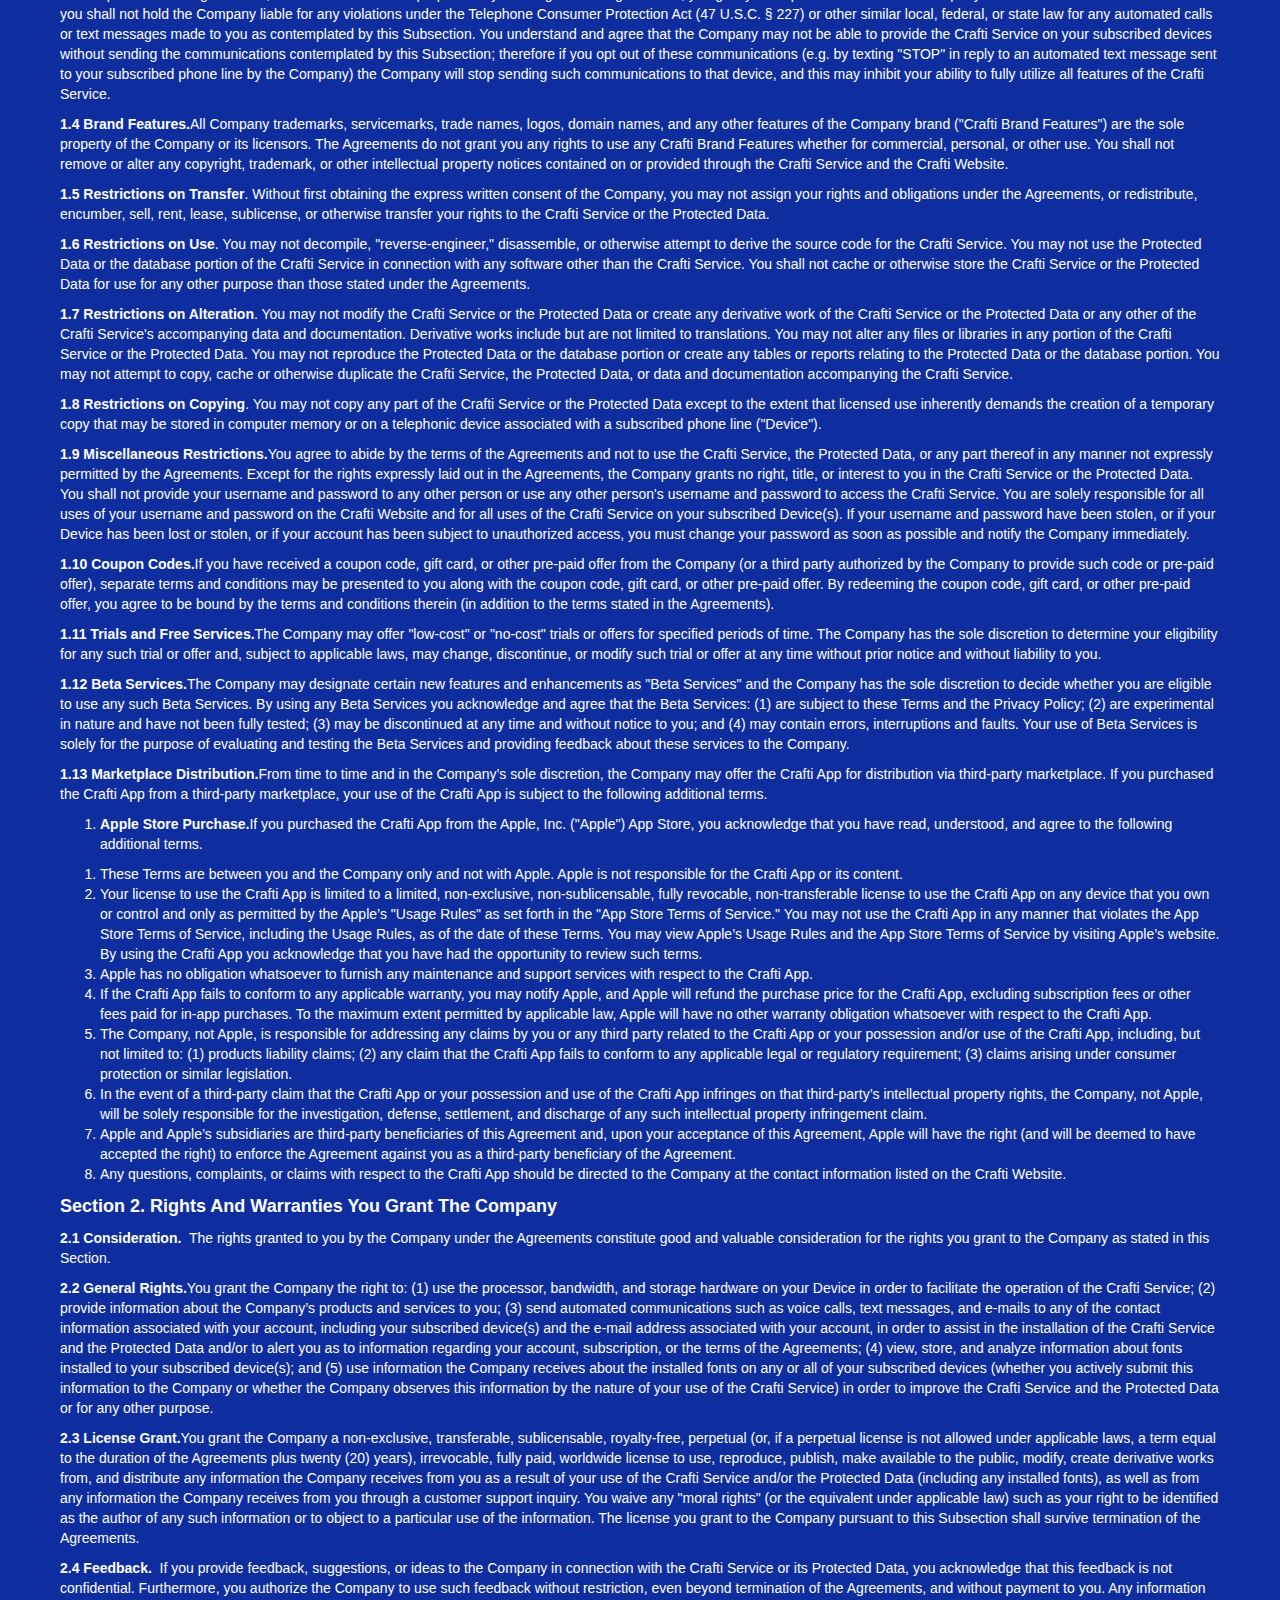
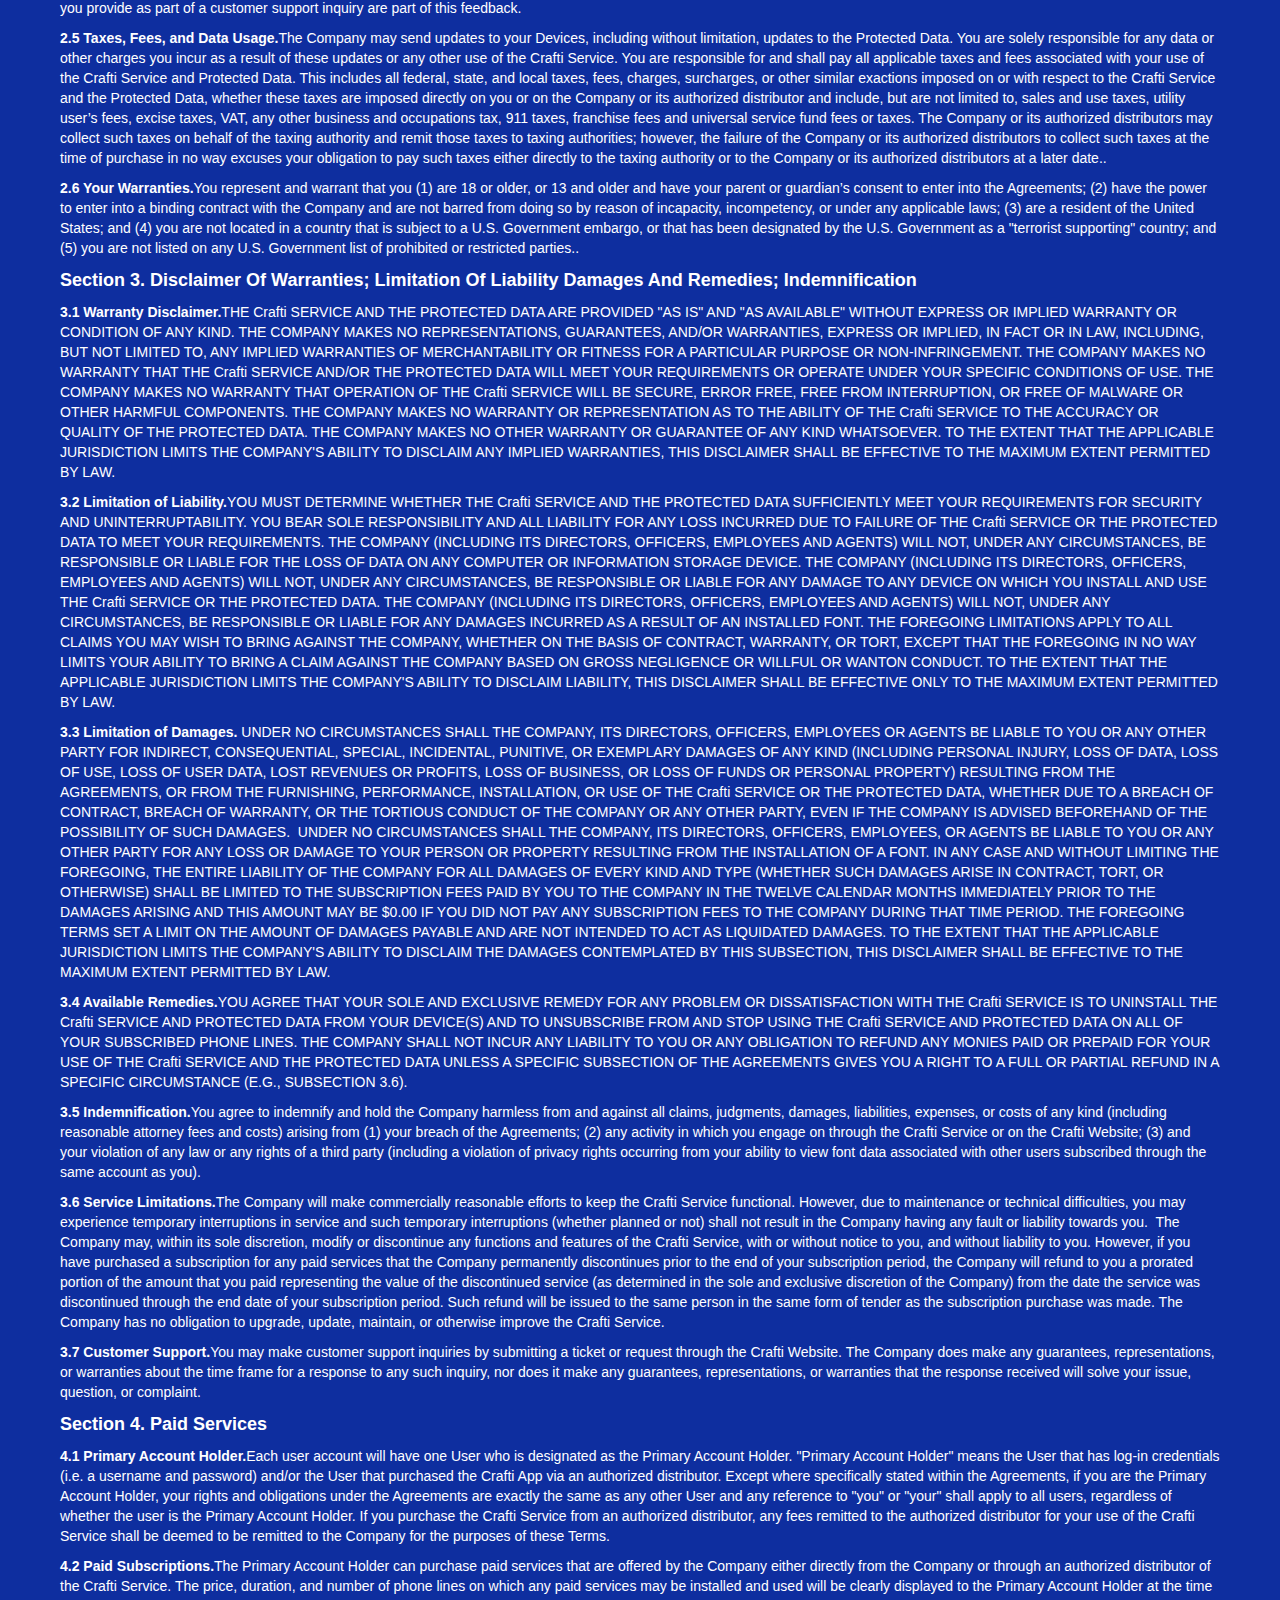
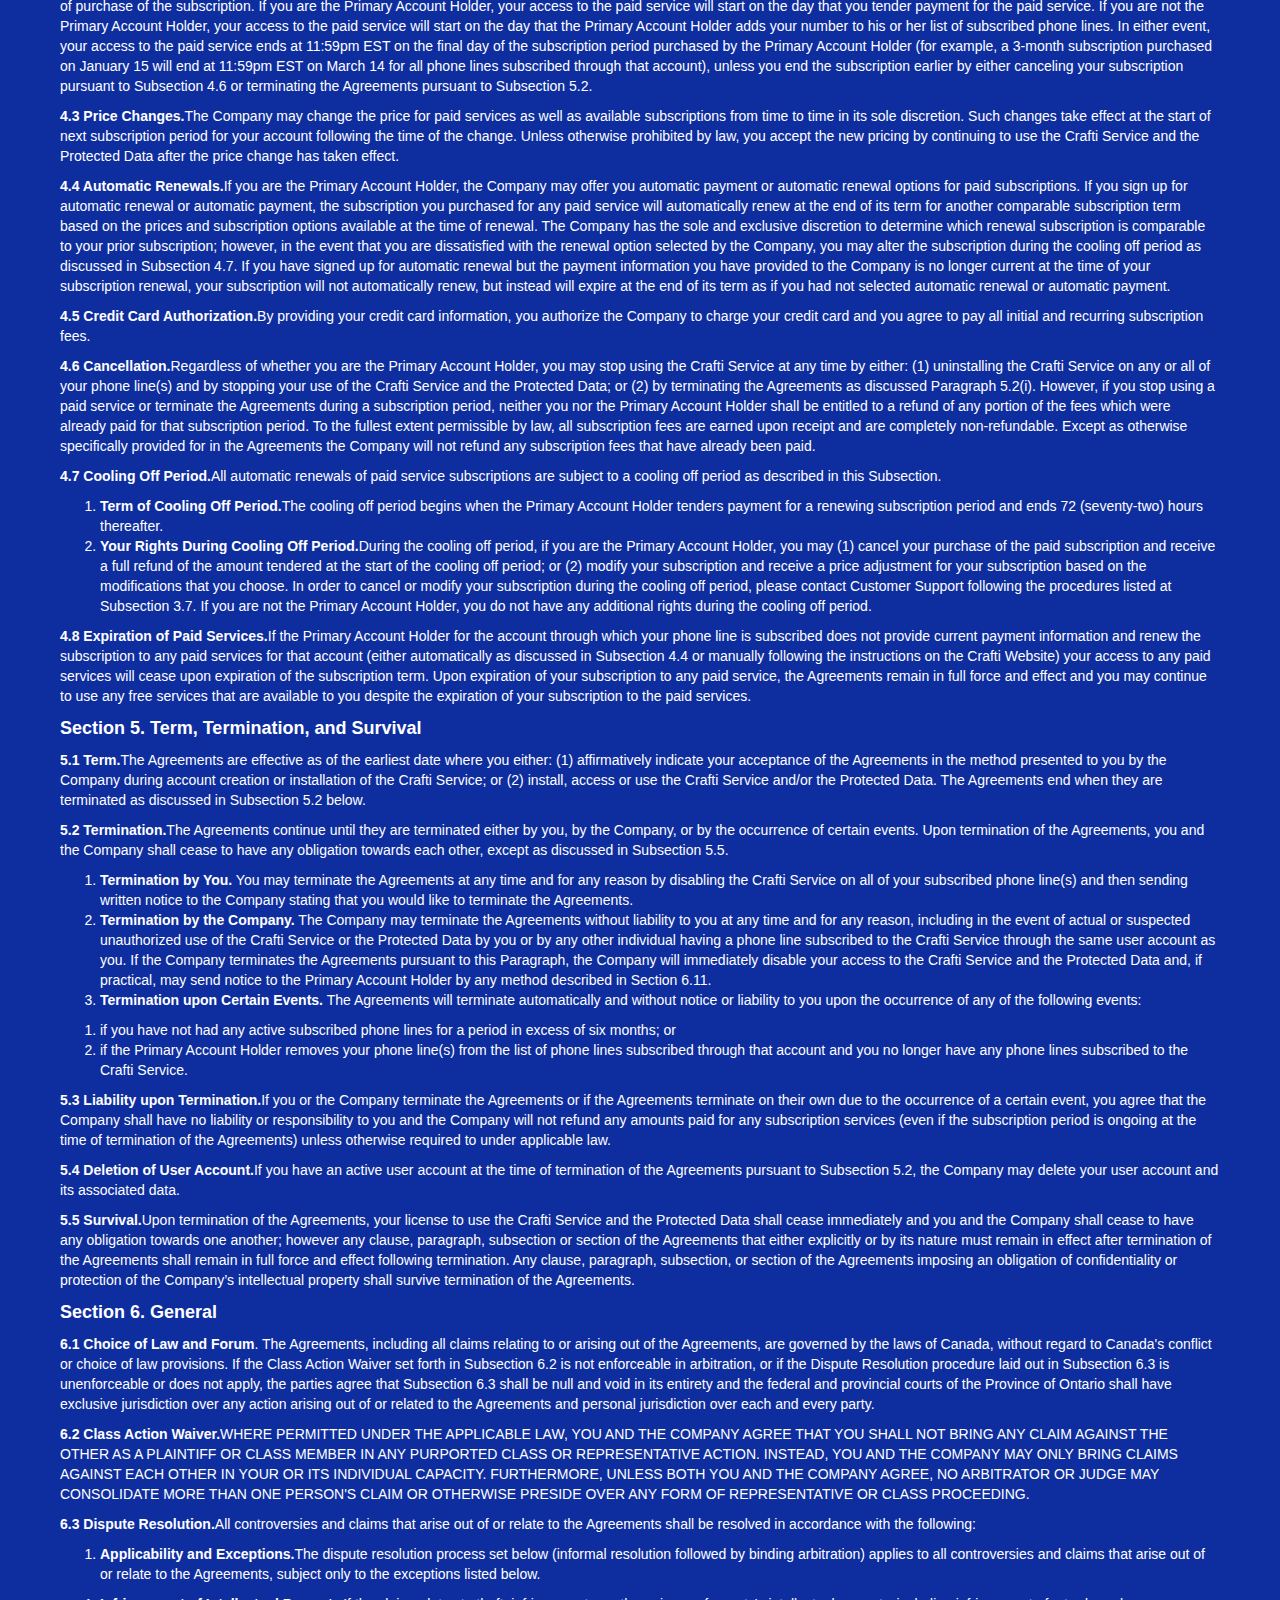
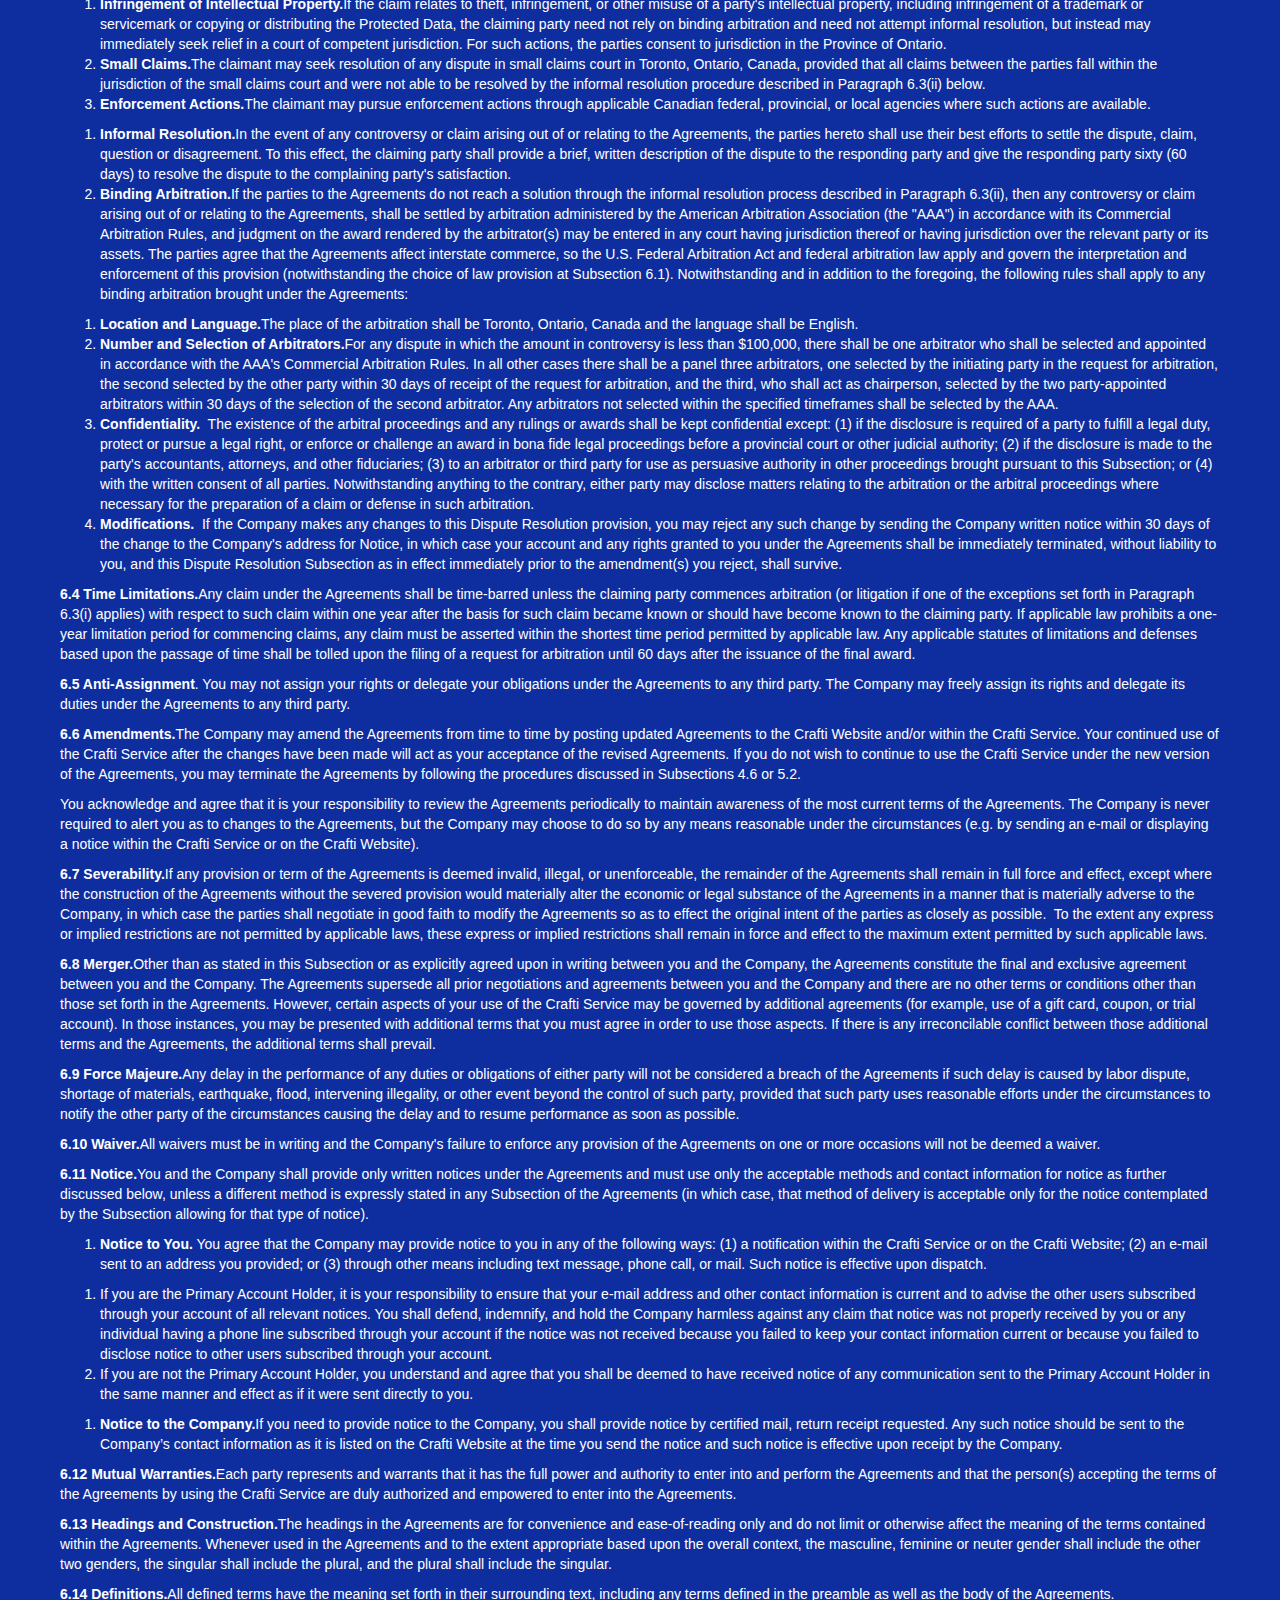
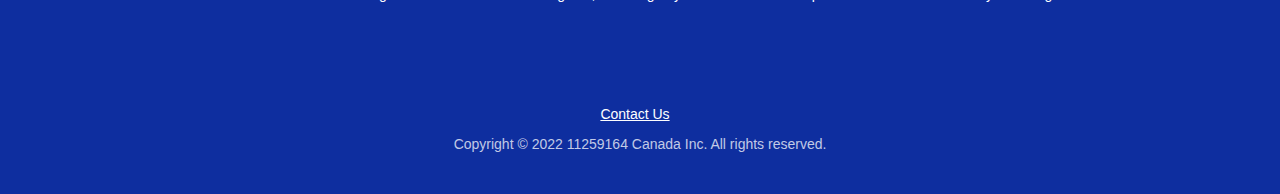
==== commit 652c1a13: "fixed last modified date for rebrand" ====
--- a/termsandprivacy.html
+++ b/termsandprivacy.html
@@ -337,7 +337,7 @@
                 <h5><strong>Canada</strong></h5>
                 <h5><strong>Email: support@crafti.app</strong></h5>
                 <h3><strong>Terms of Service</strong></h3>
-                <p><em>Last modified: 2018/07/10</em></p>
+                <p><em>Last modified: 2023/10/05</em></p>
                 <p>
                     These Crafti TERMS OF SERVICE (the "Terms") are an agreement
                     between 11259164 Canada Inc., a Canada corporation, or its
